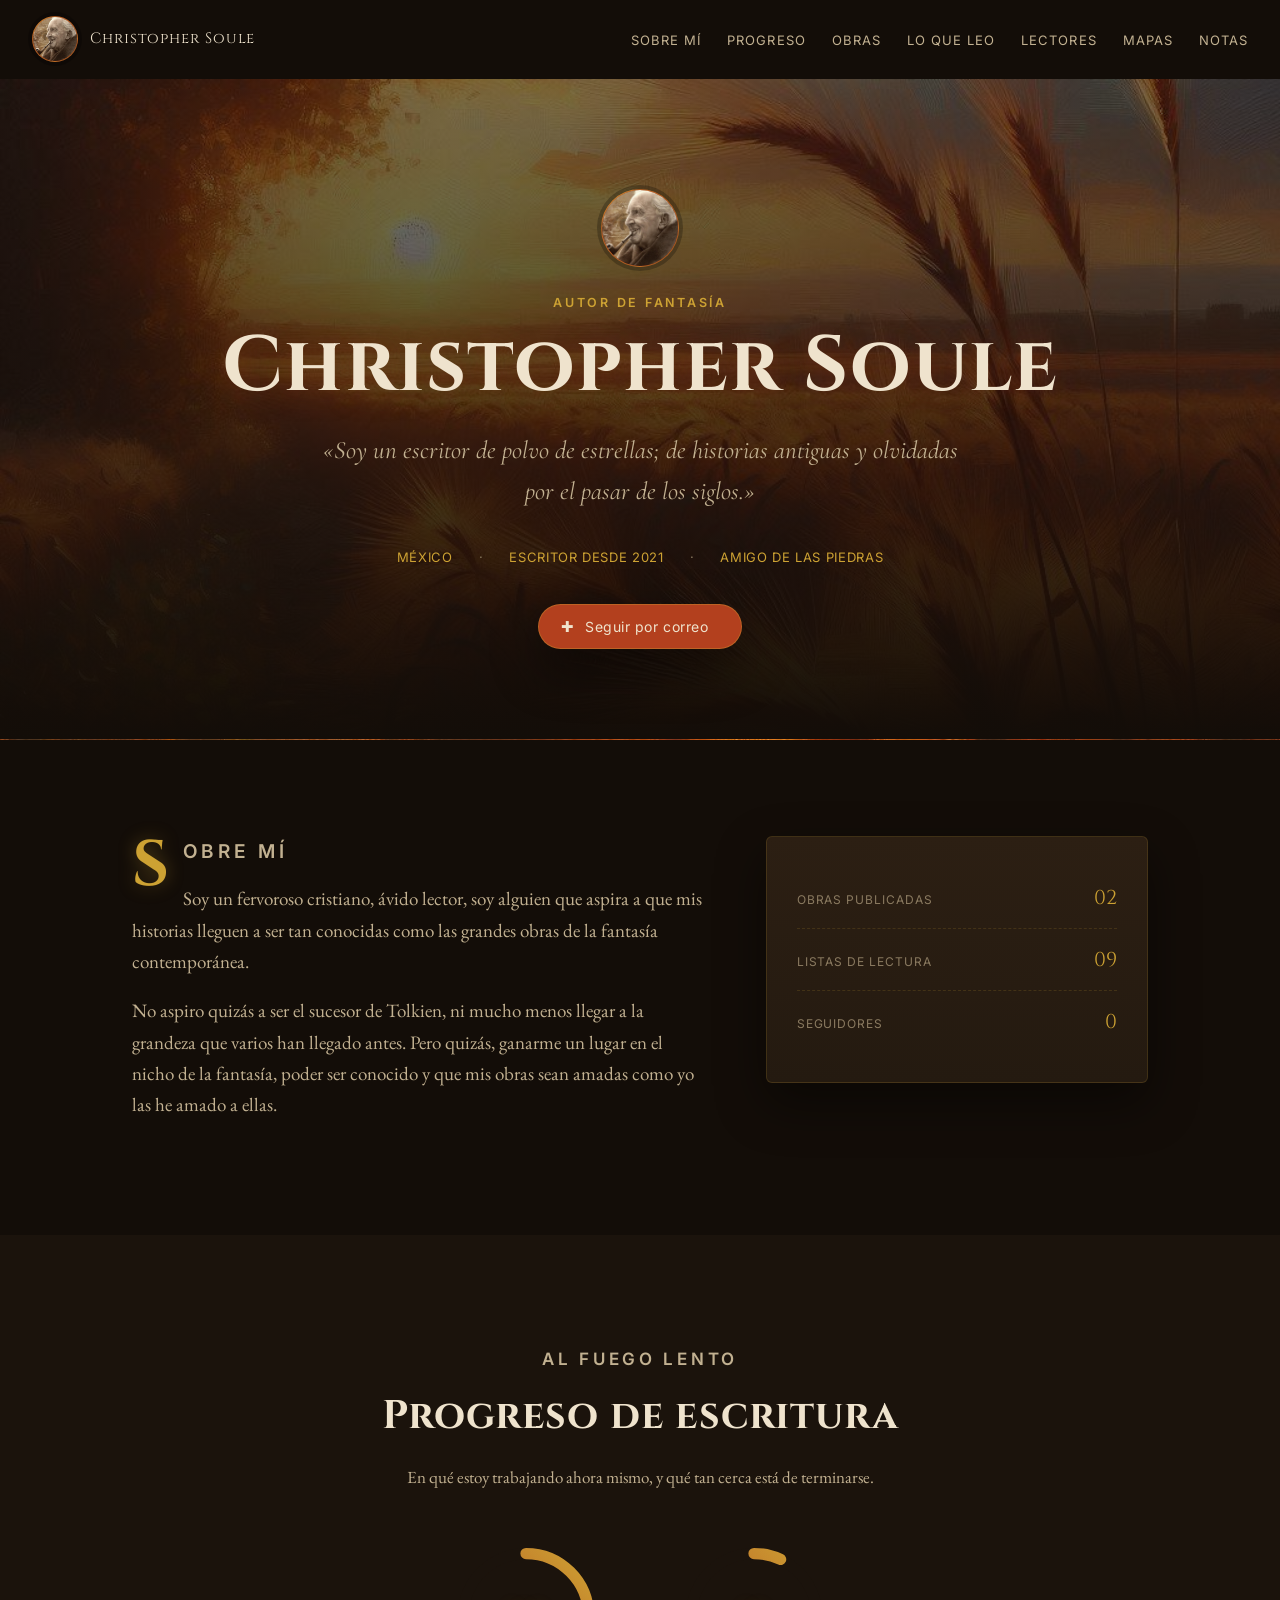
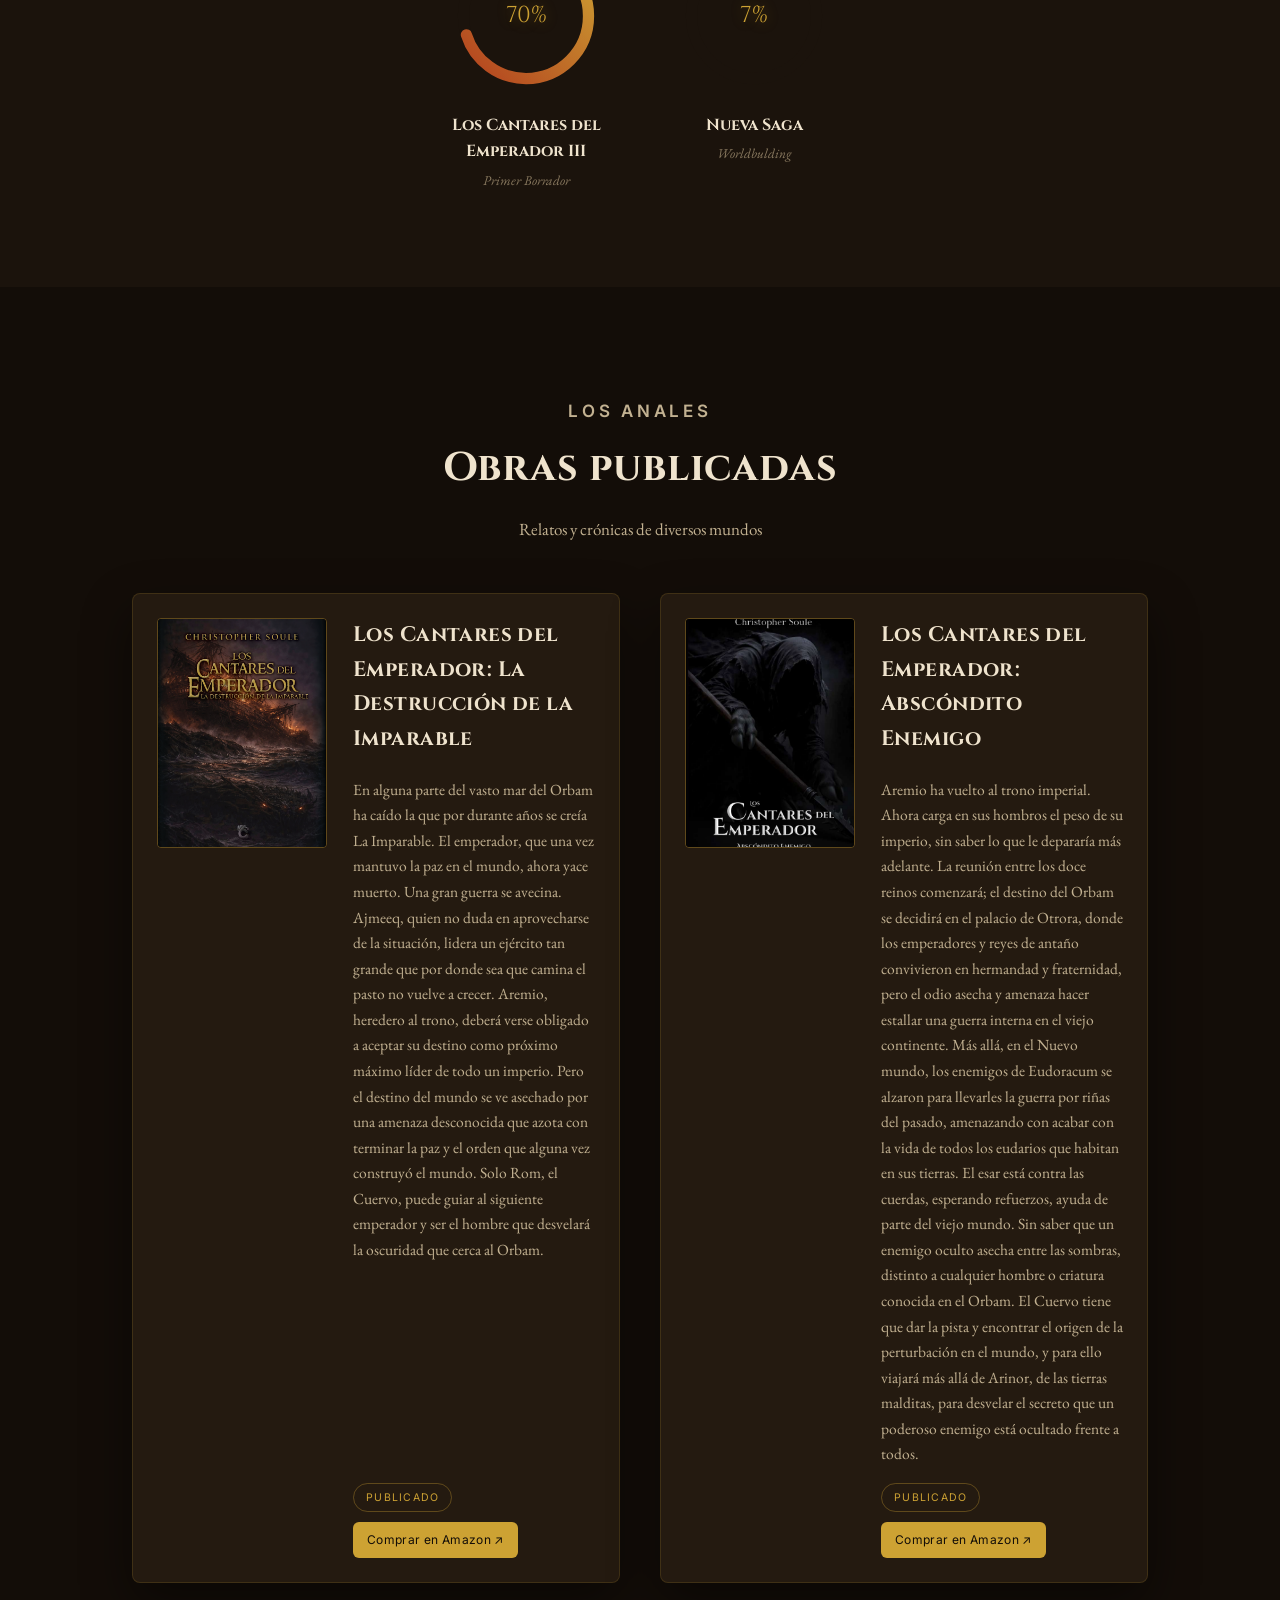
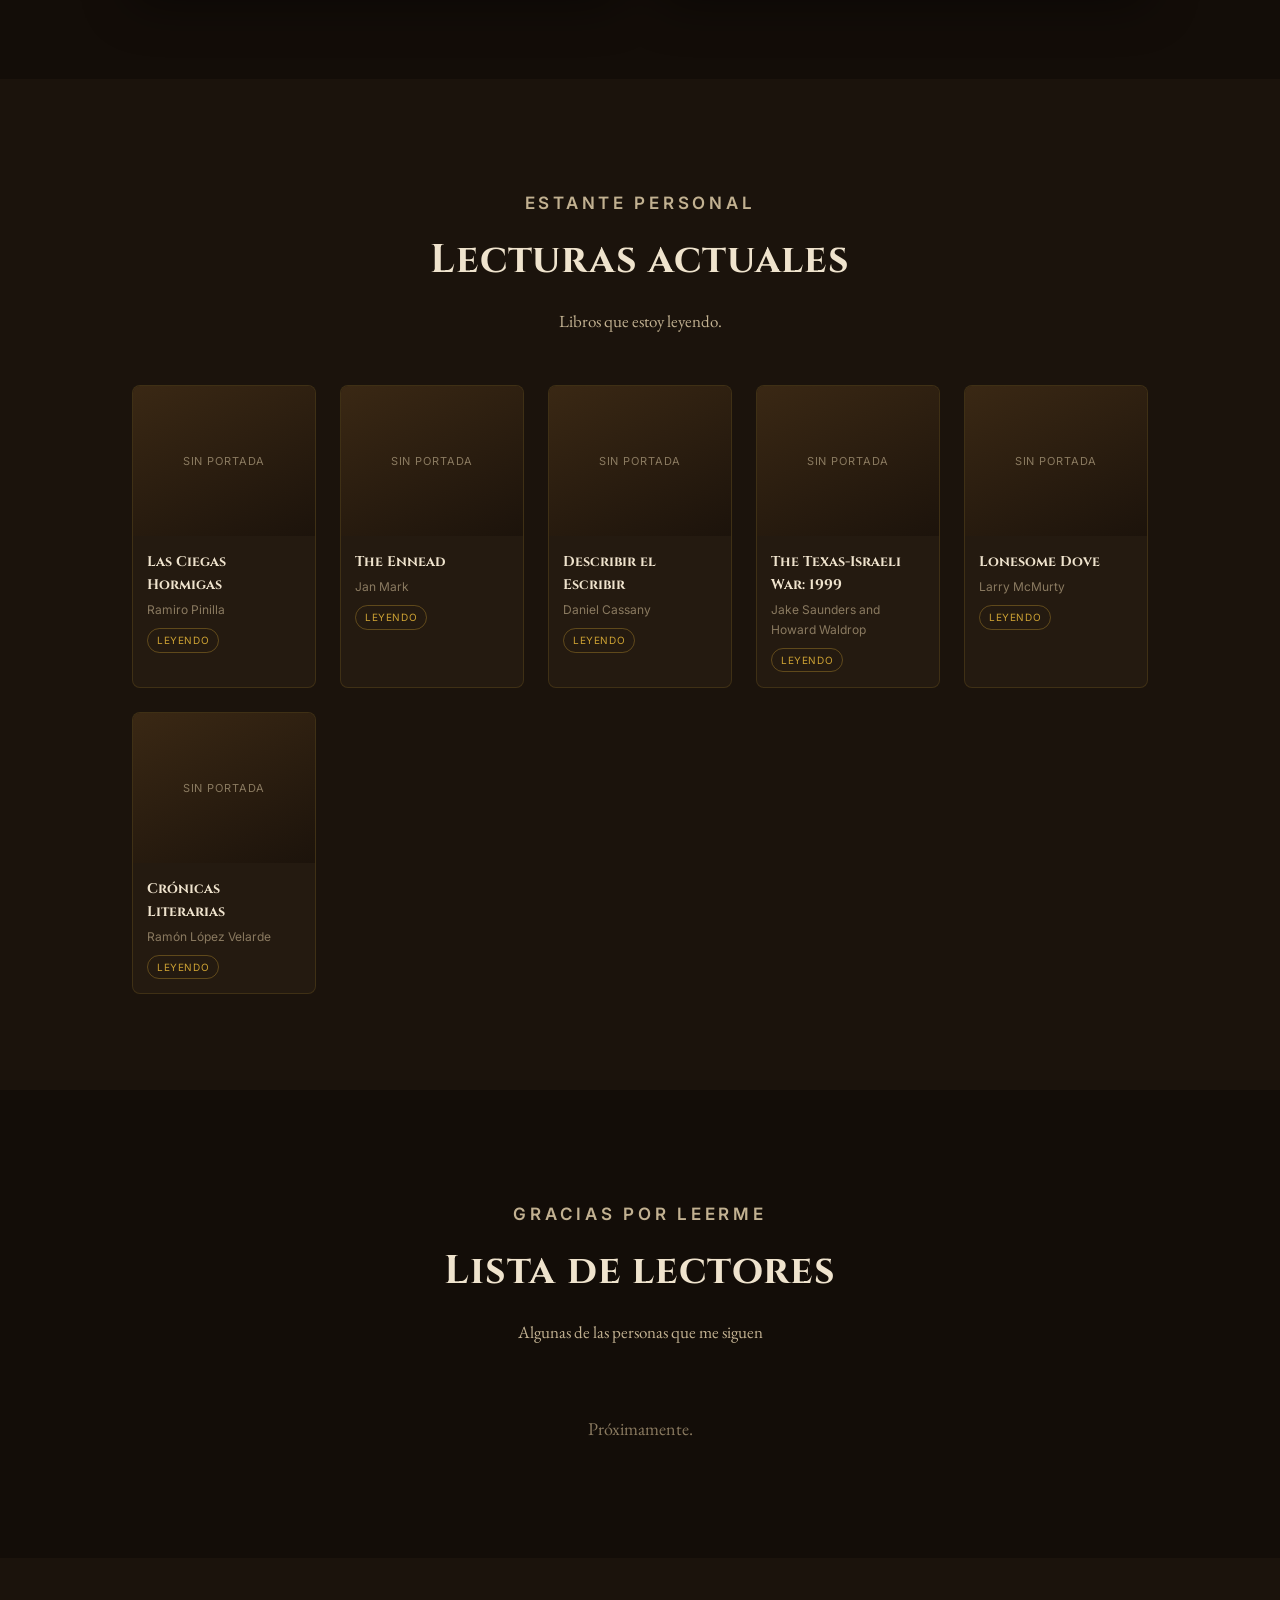
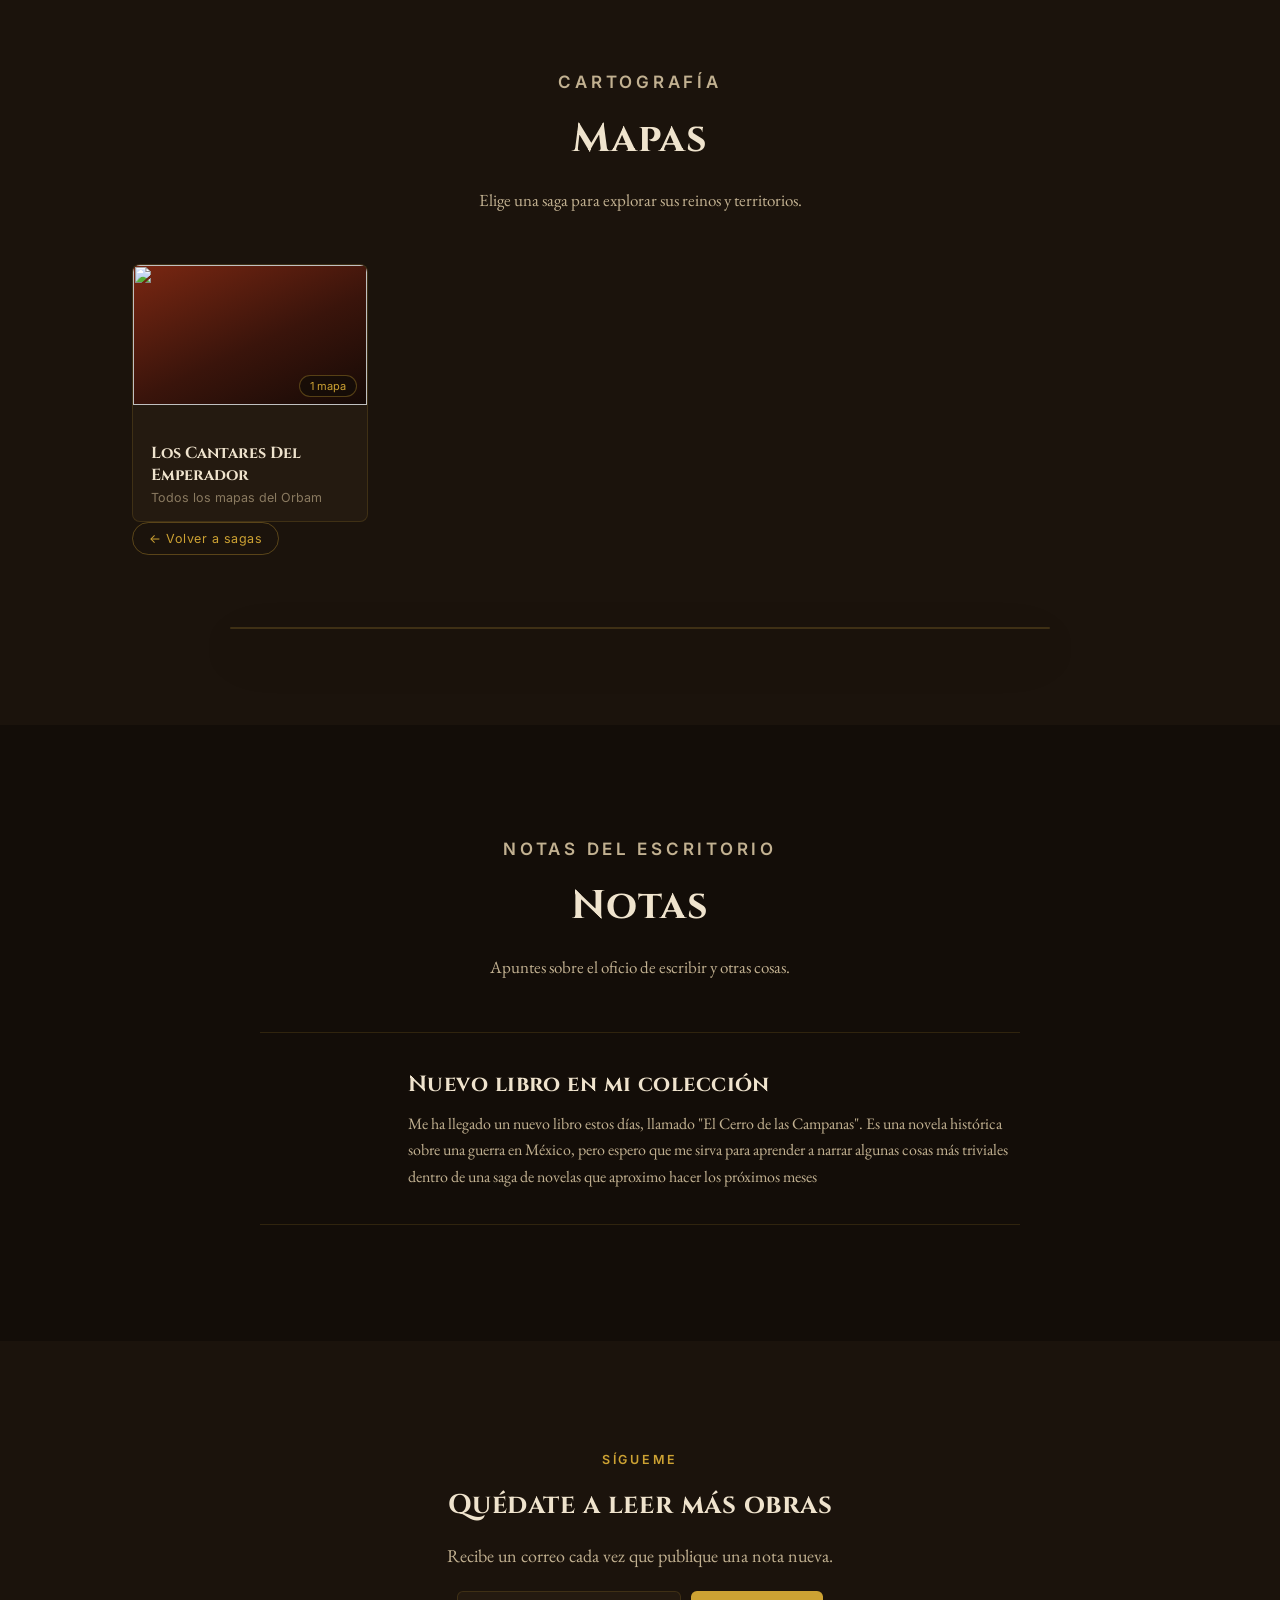
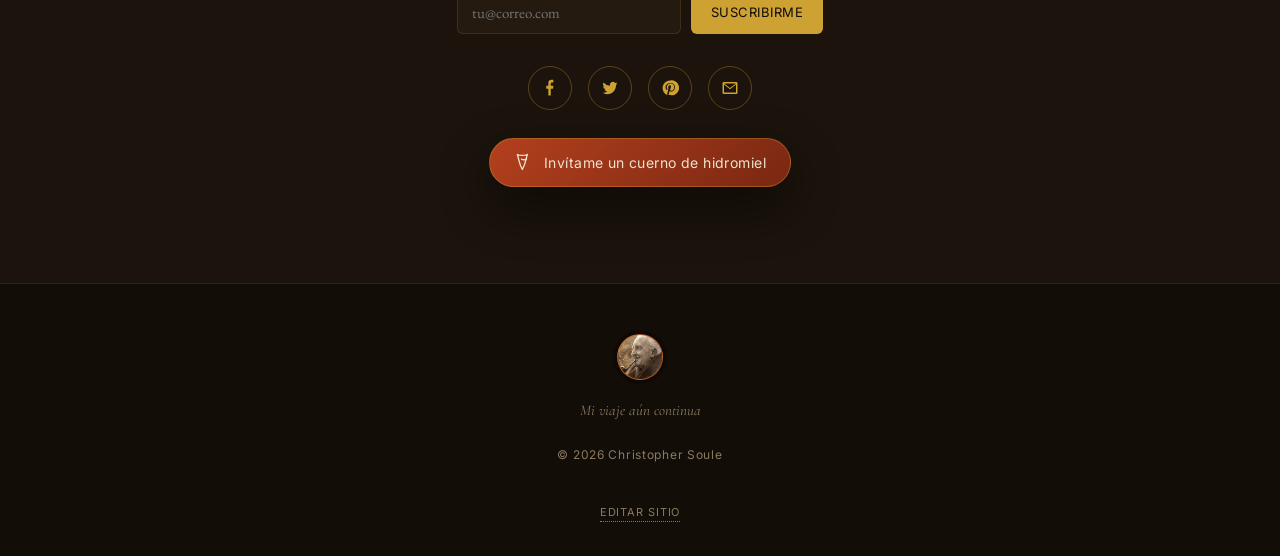
==== index.html @ be7cd7f5 "Add files via upload" ====
<!DOCTYPE html>
<html lang="es">
<head>
<meta charset="UTF-8">
<meta name="viewport" content="width=device-width, initial-scale=1.0">
<title>Christopher Soule</title>
<meta name="description" content="Sitio del escritor Christopher Soule">
<link rel="preconnect" href="https://fonts.googleapis.com">
<link rel="preconnect" href="https://fonts.gstatic.com" crossorigin>
<link href="https://fonts.googleapis.com/css2?family=Cinzel:wght@400;600;700;900&family=Cormorant+Garamond:ital,wght@0,500;1,500;1,600&family=EB+Garamond:ital,wght@0,400;0,500;1,400&family=Inter:wght@500;600&display=swap" rel="stylesheet">
<script src="https://identity.netlify.com/v1/netlify-identity-widget.js"></script>
<style>
  :root{
    --bg:        #130d08;
    --bg-1:      #1b130c;
    --bg-2:      #241a10;
    --bg-3:      #2c1f13;
    --ink:       #efe3cd;
    --ink-dim:   #c2b191;
    --muted:     #8a7a60;
    --ember:     #b3401e;
    --ember-2:   #7a2712;
    --gold:      #cda233;
    --gold-soft: rgba(205,162,51,.35);
    --line:      rgba(205,162,51,.16);
    --shadow:    0 20px 50px rgba(0,0,0,.45);
  }
  *{ box-sizing:border-box; }
  html{ scroll-behavior:smooth; }
  body{ margin:0; background:var(--bg); color:var(--ink); font-family:'EB Garamond', serif; font-size:18px; line-height:1.65; -webkit-font-smoothing:antialiased; }
  ::selection{ background:var(--ember); color:var(--ink); }
  a{ color:inherit; }
  img,svg{ display:block; max-width:100%; }
  h1,h2,h3{ font-family:'Cinzel', serif; margin:0; letter-spacing:.02em; }
  :focus-visible{ outline:2px solid var(--gold); outline-offset:3px; }

  .eyebrow{ font-family:'Inter', sans-serif; font-weight:600; font-size:12.5px; letter-spacing:.22em; text-transform:uppercase; color:var(--gold); }
  .wrap{ max-width:1080px; margin:0 auto; padding:0 32px; }

  .motes{ position:fixed; inset:0; pointer-events:none; z-index:0; overflow:hidden; }
  .mote{ position:absolute; bottom:-10px; border-radius:50%; background:radial-gradient(circle, var(--gold) 0%, rgba(205,162,51,0) 70%); opacity:0; animation:rise linear infinite; }
  @keyframes rise{ 0%{transform:translateY(0) translateX(0);opacity:0;} 8%{opacity:.55;} 92%{opacity:.25;} 100%{transform:translateY(-110vh) translateX(var(--drift,20px));opacity:0;} }
  @media (prefers-reduced-motion: reduce){ .mote{animation:none;display:none;} html{scroll-behavior:auto;} }

  .sigil{ width:46px; height:46px; border-radius:50%; flex:none; display:flex; align-items:center; justify-content:center; overflow:hidden;
    background:radial-gradient(circle at 32% 28%, #d8862f 0%, var(--ember) 45%, var(--ember-2) 100%);
    border:1px solid var(--gold-soft); box-shadow:0 0 0 4px rgba(0,0,0,.25), inset 0 0 8px rgba(0,0,0,.5); }
  .sigil span{ font-family:'Cinzel', serif; font-weight:700; font-size:14px; color:var(--ink); letter-spacing:.03em; }
  .sigil img{ width:100%; height:100%; object-fit:cover; }
  .sigil.lg{ width:78px; height:78px; } .sigil.lg span{ font-size:22px; }

  nav{ position:sticky; top:0; z-index:20; display:flex; align-items:center; justify-content:space-between; padding:16px 32px; background:rgba(19,13,8,0); border-bottom:1px solid transparent; transition:background .35s ease, border-color .35s ease; }
  nav.scrolled{ background:rgba(19,13,8,.86); backdrop-filter:blur(10px); border-bottom:1px solid var(--line); }
  .brand{ display:flex; align-items:center; gap:12px; text-decoration:none; }
  .brand-name{ font-family:'Cinzel', serif; font-size:15px; letter-spacing:.06em; color:var(--ink); }
  .navlinks{ display:flex; gap:26px; list-style:none; margin:0; padding:0; }
  .navlinks a{ font-family:'Inter', sans-serif; font-size:13px; letter-spacing:.08em; text-transform:uppercase; text-decoration:none; color:var(--ink-dim); padding-bottom:3px; border-bottom:1px solid transparent; transition:.25s; }
  .navlinks a:hover{ color:var(--gold); border-color:var(--gold-soft); }

  header.hero{ position:relative; z-index:1; padding:110px 32px 90px; text-align:center; overflow:hidden;
    background:radial-gradient(ellipse 90% 55% at 50% -10%, rgba(179,64,30,.30), transparent 60%), radial-gradient(ellipse 70% 40% at 50% 110%, rgba(122,39,18,.28), transparent 60%), var(--bg);
    border-bottom:1px solid var(--line); }
  header.hero.has-banner{ background-size:cover; background-position:center; }
  header.hero .banner-veil{ position:absolute; inset:0; z-index:0;
    background:linear-gradient(180deg, rgba(19,13,8,.55) 0%, rgba(19,13,8,.75) 55%, var(--bg) 100%); display:none; }
  header.hero.has-banner .banner-veil{ display:block; }
  header.hero > *{ position:relative; z-index:1; }
  .hero-sigil{ margin:0 auto 26px; }
  .hero h1{ font-size:clamp(40px, 7vw, 78px); font-weight:700; line-height:1.05; text-shadow:0 2px 30px rgba(179,64,30,.35); }
  .hero .tagline{ font-family:'Cormorant Garamond', serif; font-style:italic; font-size:clamp(19px, 2.4vw, 25px); color:var(--ink-dim); max-width:640px; margin:22px auto 0; }
  .hero .meta{ margin-top:34px; display:flex; flex-wrap:wrap; justify-content:center; gap:10px 26px; font-family:'Inter', sans-serif; font-size:13px; letter-spacing:.05em; color:var(--muted); text-transform:uppercase; }
  .hero .meta span{ color:var(--gold); }
  .follow-wrap{ margin-top:36px; }
  .followbtn{
    display:inline-flex; align-items:center; gap:10px;
    background:var(--ember); color:var(--ink); border:1px solid var(--gold-soft);
    border-radius:999px; padding:12px 22px; font-family:'Inter',sans-serif; font-size:14px;
    letter-spacing:.04em; box-shadow:var(--shadow); transition:.2s; cursor:pointer;
  }
  .followbtn:hover{ background:#c9481f; transform:translateY(-1px); }
  .followbtn-icon{ display:inline-block; font-size:15px; }
  .followbtn-count{ font-family:'Cinzel',serif; color:var(--ink); opacity:.85; }
  .follow-form{ display:none; gap:10px; justify-content:center; margin-top:16px; flex-wrap:wrap; }
  .follow-form.open{ display:flex; }
  .follow-form input{ background:var(--bg-2); border:1px solid var(--line); border-radius:6px; color:var(--ink);
    padding:11px 14px; font-family:'EB Garamond',serif; font-size:15px; min-width:220px; }
  .follow-form input:focus{ border-color:var(--gold-soft); outline:none; }
  .follow-form button{ background:var(--gold); color:var(--bg); border:none; border-radius:6px; padding:11px 20px;
    font-family:'Inter',sans-serif; font-size:13px; letter-spacing:.04em; text-transform:uppercase; }
  .follow-form button:hover{ background:#e0b23c; }

  section{ position:relative; z-index:1; padding:96px 0; }
  section:nth-of-type(even){ background:var(--bg-1); }
  .section-head{ margin-bottom:50px; text-align:center; }
  .section-head h2{ font-size:clamp(28px,4vw,40px); margin-top:10px; }
  .section-head p{ color:var(--ink-dim); max-width:560px; margin:14px auto 0; font-size:17px; }

  .bio-grid{ display:grid; grid-template-columns:1.5fr 1fr; gap:60px; align-items:start; }
  .bio-text p{ font-size:19px; color:var(--ink-dim); margin:0 0 18px; white-space:pre-line; }
  .bio-text p:first-of-type::first-letter{ font-family:'Cinzel', serif; font-weight:700; font-size:64px; line-height:.75; float:left; margin:6px 10px 0 0; color:var(--gold); text-shadow:0 0 18px var(--gold-soft); }
  .ledger{ background:linear-gradient(180deg, var(--bg-3), var(--bg-2)); border:1px solid var(--line); border-radius:6px; padding:30px; box-shadow:var(--shadow); }
  .ledger .row{ display:flex; justify-content:space-between; align-items:baseline; padding:14px 0; border-bottom:1px dashed var(--line); font-family:'Inter', sans-serif; }
  .ledger .row:last-child{ border-bottom:none; }
  .ledger .row .label{ font-size:12px; letter-spacing:.08em; text-transform:uppercase; color:var(--muted); }
  .ledger .row .value{ font-family:'Cinzel', serif; font-size:20px; color:var(--gold); }

  .works{ display:grid; grid-template-columns:1fr 1fr; gap:40px; }
  .tome{ display:grid; grid-template-columns:170px 1fr; gap:26px; background:var(--bg-2); border:1px solid var(--line); border-radius:8px; padding:24px; box-shadow:var(--shadow); }
  .cover{ height:230px; border-radius:4px; position:relative; overflow:hidden; border:1px solid var(--gold-soft); display:flex; align-items:flex-end; padding:14px; }
  .cover img{ position:absolute; inset:0; width:100%; height:100%; object-fit:cover; }
  .cover-fallback-0{ background:radial-gradient(circle at 15% 90%, rgba(205,162,51,.15), transparent 45%), repeating-radial-gradient(circle at 80% 15%, rgba(0,0,0,.35) 0 2px, transparent 2px 26px), linear-gradient(155deg, #7a2712 0%, #3a140b 55%, #150a06 100%); }
  .cover-fallback-1{ background:radial-gradient(circle at 50% 120%, #f0a63e 0%, #b3401e 30%, #4a1608 65%, #150906 100%); }
  .cover-title{ position:relative; z-index:1; font-family:'Cinzel', serif; font-weight:600; font-size:13px; line-height:1.4; color:var(--ink); text-shadow:0 2px 6px rgba(0,0,0,.7); }
  .tome-body{ display:flex; flex-direction:column; min-width:0; }
  .tome-body h3{ font-size:21px; margin-bottom:8px; }
  .tome-stats{ display:flex; gap:16px; font-family:'Inter', sans-serif; font-size:12.5px; color:var(--muted); margin-bottom:12px; flex-wrap:wrap; }
  .tome-body p.desc{ color:var(--ink-dim); font-size:15.5px; margin:0 0 16px; flex:1; }
  .tome-foot{ display:flex; align-items:center; justify-content:space-between; }
  .seal{ font-family:'Inter', sans-serif; font-size:10.5px; letter-spacing:.12em; text-transform:uppercase; color:var(--gold); border:1px solid var(--gold-soft); border-radius:999px; padding:5px 12px; white-space:nowrap; }
  .buylink{ font-family:'Inter',sans-serif; font-size:12px; letter-spacing:.03em; text-decoration:none; color:var(--bg);
    background:var(--gold); border-radius:6px; padding:8px 14px; white-space:nowrap; }
  .buylink:hover{ background:#e0b23c; }
  .tome-foot{ flex-wrap:wrap; gap:10px; }

  .support-btn{ display:inline-flex; align-items:center; gap:10px; margin-top:28px;
    background:linear-gradient(135deg, var(--ember), var(--ember-2)); color:var(--ink);
    border:1px solid var(--gold-soft); border-radius:999px; padding:12px 24px;
    font-family:'Inter',sans-serif; font-size:14px; letter-spacing:.03em; text-decoration:none; box-shadow:var(--shadow); transition:.2s; }
  .support-btn:hover{ transform:translateY(-1px); border-color:var(--gold); }
  .support-btn svg{ width:20px; height:20px; }

  .grid-cards{ display:grid; grid-template-columns:repeat(auto-fill, minmax(150px,1fr)); gap:24px; }

  /* progreso de escritura — anillos tipo sello, en fila horizontal */
  .progress-list{ display:flex; flex-wrap:wrap; justify-content:center; gap:40px 48px; max-width:900px; margin:0 auto; }
  .progress-item{ width:180px; text-align:center; }
  .ring-wrap{ position:relative; width:150px; height:150px; margin:0 auto 16px; }
  .ring-wrap svg{ width:100%; height:100%; }
  .ring-bg{ fill:none; stroke:var(--bg-1); stroke-width:9; }
  .ring-fill{ fill:none; stroke-width:9; stroke-linecap:round;
    transform:rotate(-90deg); transform-origin:50% 50%; transition:stroke-dashoffset 1.1s ease; }
  .ring-pct{ position:absolute; inset:0; display:flex; align-items:center; justify-content:center;
    font-family:'Cinzel',serif; font-size:23px; color:var(--gold); text-shadow:0 0 14px var(--gold-soft); }
  .progress-item h4{ font-family:'Cinzel',serif; font-size:16px; margin-bottom:4px; }
  .progress-note{ color:var(--muted); font-size:13.5px; margin:0; font-style:italic; }
  .book-card{ background:var(--bg-2); border:1px solid var(--line); border-radius:8px; overflow:hidden; }
  .book-card .thumb{ height:150px; position:relative; overflow:hidden; }
  .book-card .thumb img{ position:absolute; inset:0; width:100%; height:100%; object-fit:cover; }
  .book-card .thumb.empty{ background:linear-gradient(155deg, #3a2814, #1c130b); display:flex; align-items:center; justify-content:center; color:var(--muted); font-family:'Inter',sans-serif; font-size:11px; text-transform:uppercase; letter-spacing:.08em; }
  .book-card .info{ padding:14px; }
  .book-card h4{ font-family:'Cinzel', serif; font-size:14px; margin:0 0 4px; }
  .book-card .author{ font-family:'Inter',sans-serif; font-size:12px; color:var(--muted); }
  .status-pill{ display:inline-block; margin-top:8px; font-family:'Inter',sans-serif; font-size:10px; text-transform:uppercase; letter-spacing:.06em; padding:3px 9px; border-radius:999px; border:1px solid var(--gold-soft); color:var(--gold); }

  .readers-grid{ display:flex; flex-wrap:wrap; gap:26px; justify-content:center; }

  /* mapas interactivos, agrupados por saga */
  .saga-grid{ display:grid; grid-template-columns:repeat(auto-fill, minmax(220px,1fr)); gap:24px; }
  .saga-card{ background:var(--bg-2); border:1px solid var(--line); border-radius:8px; overflow:hidden; text-align:left;
    cursor:pointer; padding:0; width:100%; color:inherit; transition:.2s; }
  .saga-card:hover{ border-color:var(--gold-soft); transform:translateY(-2px); }
  .saga-thumb{ height:140px; position:relative; background:linear-gradient(155deg, #7a2712 0%, #3a140b 55%, #150a06 100%); overflow:hidden; }
  .saga-thumb img{ position:absolute; inset:0; width:100%; height:100%; object-fit:cover; }
  .saga-thumb .count{ position:absolute; bottom:8px; right:10px; font-family:'Inter',sans-serif; font-size:11px;
    color:var(--gold); background:rgba(19,13,8,.7); border:1px solid var(--gold-soft); border-radius:999px; padding:3px 10px; }
  .saga-card .info{ padding:16px 18px; }
  .saga-card h4{ font-family:'Cinzel',serif; font-size:16px; margin-bottom:4px; }
  .saga-card p{ font-family:'Inter',sans-serif; font-size:12.5px; color:var(--muted); margin:0; }
  .map-back{ display:inline-flex; align-items:center; gap:8px; background:transparent; border:1px solid var(--gold-soft);
    color:var(--gold); border-radius:999px; padding:8px 16px; font-family:'Inter',sans-serif; font-size:12.5px;
    letter-spacing:.04em; margin-bottom:24px; }
  .map-back:hover{ background:rgba(205,162,51,.1); }
  .saga-title-active{ text-align:center; margin-bottom:22px; }
  .saga-title-active h3{ font-family:'Cinzel',serif; font-size:22px; color:var(--gold); }

  .map-tabs{ display:flex; gap:10px; justify-content:center; flex-wrap:wrap; margin-bottom:26px; }
  .map-tab{ background:transparent; border:1px solid var(--gold-soft); color:var(--ink-dim); border-radius:999px;
    padding:8px 18px; font-family:'Inter',sans-serif; font-size:12.5px; letter-spacing:.05em; text-transform:uppercase; }
  .map-tab.active{ background:var(--gold); color:var(--bg); border-color:var(--gold); }
  .map-stage{ position:relative; max-width:820px; margin:0 auto; border:1px solid var(--line); border-radius:8px;
    overflow:hidden; box-shadow:var(--shadow); background:var(--bg-2); touch-action:none; cursor:grab; }
  .map-stage.dragging{ cursor:grabbing; }
  #mapInner{ position:relative; transform-origin:0 0; will-change:transform; }
  .map-stage img{ width:100%; display:block; pointer-events:none; user-select:none; }
  .map-zoom-controls{ position:absolute; right:12px; bottom:12px; display:flex; flex-direction:column; gap:6px; z-index:5; }
  .map-zoom-btn{ width:34px; height:34px; border-radius:6px; background:rgba(19,13,8,.78);
    border:1px solid var(--gold-soft); color:var(--gold); font-size:17px; line-height:1; cursor:pointer; font-family:'Inter',sans-serif; }
  .map-zoom-btn:hover{ background:rgba(19,13,8,.95); }
  .map-zoom-hint{ position:absolute; left:12px; bottom:12px; font-family:'Inter',sans-serif; font-size:11px;
    color:var(--muted); background:rgba(19,13,8,.6); padding:4px 10px; border-radius:999px; pointer-events:none; }
  .map-empty{ padding:80px 20px; text-align:center; color:var(--muted); font-family:'Inter',sans-serif; font-size:13px; }
  .map-pin{ position:absolute; width:18px; height:18px; margin:-9px 0 0 -9px; border-radius:50%;
    background:var(--ember); border:2px solid var(--gold); box-shadow:0 0 0 4px rgba(0,0,0,.35), 0 0 14px rgba(205,162,51,.6);
    cursor:pointer; transition:transform .15s; }
  .map-pin:hover, .map-pin.active{ transform:scale(1.25); }
  .map-pin:focus-visible{ outline:2px solid var(--gold); outline-offset:3px; }
  .map-lore{ max-width:820px; margin:22px auto 0; background:var(--bg-2); border:1px solid var(--line);
    border-radius:8px; padding:22px 26px; display:none; }
  .map-lore.open{ display:block; }
  .map-lore h4{ font-family:'Cinzel',serif; font-size:18px; margin-bottom:8px; color:var(--gold); }
  .map-lore p{ color:var(--ink-dim); margin:0; font-size:15.5px; }
  .reader{ text-align:center; width:96px; }
  .reader .av{ width:64px; height:64px; border-radius:50%; margin:0 auto 8px; overflow:hidden; background:radial-gradient(circle at 32% 28%, #8a7a60, #3a2f22); border:1px solid var(--gold-soft); display:flex; align-items:center; justify-content:center; font-family:'Cinzel',serif; color:var(--ink); }
  .reader .av img{ width:100%; height:100%; object-fit:cover; }
  .reader .name{ font-family:'Inter', sans-serif; font-size:12px; color:var(--ink-dim); }
  .reader .note{ font-family:'Cormorant Garamond', serif; font-style:italic; font-size:12.5px; color:var(--muted); margin-top:2px; }

  .entries{ display:flex; flex-direction:column; gap:0; max-width:760px; margin:0 auto; }
  .entry{ display:grid; grid-template-columns:120px 1fr; gap:28px; padding:34px 0; border-bottom:1px solid var(--line); }
  .entry:first-child{ border-top:1px solid var(--line); }
  .entry-date{ font-family:'Inter', sans-serif; font-size:12.5px; letter-spacing:.06em; color:var(--muted); text-transform:uppercase; padding-top:4px; }
  .entry h3{ font-size:22px; margin-bottom:8px; }
  .entry p{ color:var(--ink-dim); font-size:16px; margin:0; }

  .contact-box{ max-width:560px; margin:0 auto; text-align:center; }
  .subscribe-form{ display:flex; gap:10px; justify-content:center; margin-top:20px; flex-wrap:wrap; }
  .subscribe-form input{ background:var(--bg-2); border:1px solid var(--line); border-radius:6px; color:var(--ink);
    padding:11px 14px; font-family:'EB Garamond',serif; font-size:15px; min-width:220px; }
  .subscribe-form input:focus{ border-color:var(--gold-soft); outline:none; }
  .subscribe-form button{ background:var(--gold); color:var(--bg); border:none; border-radius:6px; padding:11px 20px;
    font-family:'Inter',sans-serif; font-size:13px; letter-spacing:.04em; text-transform:uppercase; }
  .subscribe-form button:hover{ background:#e0b23c; }
  .socials{ display:flex; justify-content:center; gap:16px; margin-top:32px; }
  .socials a{ width:44px; height:44px; border-radius:50%; border:1px solid var(--gold-soft); display:flex; align-items:center; justify-content:center; color:var(--gold); text-decoration:none; transition:.25s; }
  .socials a:hover{ background:var(--ember); color:var(--ink); border-color:var(--ember); }
  .socials svg{ width:18px; height:18px; }

  footer{ padding:50px 32px 32px; text-align:center; border-top:1px solid var(--line); position:relative; z-index:1; }
  footer .credo{ font-family:'Cormorant Garamond', serif; font-style:italic; color:var(--muted); font-size:15px; max-width:420px; margin:18px auto 0; }
  footer .admin-link{ display:inline-block; margin-top:26px; font-family:'Inter',sans-serif; font-size:11px; letter-spacing:.08em; text-transform:uppercase; color:var(--muted); text-decoration:none; border-bottom:1px dotted var(--muted); }
  footer .admin-link:hover{ color:var(--gold); border-color:var(--gold); }

  @media (max-width:860px){ .bio-grid, .works{ grid-template-columns:1fr; } .navlinks{ display:none; } }
  @media (max-width:560px){
    .hero{ padding:96px 22px 70px; } section{ padding:70px 0; } .wrap{ padding:0 22px; }
    .tome{ grid-template-columns:1fr; } .cover{ height:190px; } .entry{ grid-template-columns:1fr; gap:8px; }
  }
</style>
<link rel="icon" type="image/png" sizes="32x32" href="assets/favicon-32.png">
<link rel="icon" type="image/png" sizes="16x16" href="assets/favicon-16.png">
<link rel="apple-touch-icon" sizes="180x180" href="assets/favicon-180.png">

<meta property="og:type" content="website">
<meta property="og:title" content="Christopher Soule — Autor de fantasía">
<meta property="og:description" content="Los Cantares del Emperador y las crónicas del Orbam.">
<meta property="og:image" content="assets/og-image.jpg">
<meta name="twitter:card" content="summary_large_image">
<meta name="twitter:title" content="Christopher Soule — Autor de fantasía">
<meta name="twitter:description" content="Los Cantares del Emperador y las crónicas del Orbam.">
<meta name="twitter:image" content="assets/og-image.jpg">
</head>
<body>

<div class="motes" id="motes"></div>

<nav id="nav">
  <a class="brand" href="#top">
    <div class="sigil" id="navAvatar"><span>SZ</span></div>
    <span class="brand-name" id="navName">Christopher Soule</span>
  </a>
  <ul class="navlinks">
    <li><a href="#sobre-mi">Sobre mí</a></li>
    <li><a href="#progreso">Progreso</a></li>
    <li><a href="#obras">Obras</a></li>
    <li><a href="#lecturas">Lo que leo</a></li>
    <li><a href="#lectores">Lectores</a></li>
    <li><a href="#mapas">Mapas</a></li>
    <li><a href="#bitacora" id="navNotasLink">Notas</a></li>
  </ul>
</nav>

<header class="hero" id="top">
  <div class="banner-veil"></div>
  <div class="hero-sigil sigil lg" id="heroAvatar" style="margin-left:auto;margin-right:auto;"><span>SZ</span></div>
  <p class="eyebrow" id="heroEyebrow">Mundos de fantasía</p>
  <h1 id="heroName">Christopher Soule</h1>
  <p class="tagline" id="heroTagline">«Soy un escritor de polvo y anales olvidados por el pasar de los siglos.»</p>
  <div class="meta" id="heroMeta"></div>
  <div class="follow-wrap" id="followWrap">
    <button class="followbtn" id="followBtn">
      <span class="followbtn-icon">✚</span>
      <span>Seguir por correo</span>
      <span class="followbtn-count" id="followCount">…</span>
    </button>
    <form class="follow-form" id="followForm" action="https://buttondown.com/api/emails/embed-subscribe/Christopher_Soule"
      method="post" target="popupwindow" onsubmit="window.open('https://buttondown.com/Christopher_Soule','popupwindow')">
      <input type="email" name="email" placeholder="tu@correo.com" required>
      <button type="submit">Confirmar</button>
    </form>
  </div>
</header>

<section id="sobre-mi">
  <div class="wrap">
    <div class="bio-grid">
      <div class="bio-text reveal" id="bioText">
        <p class="eyebrow" style="margin-bottom:16px;">Sobre mí</p>
      </div>
      <div class="ledger reveal" id="ledger"></div>
    </div>
  </div>
</section>

<section id="progreso">
  <div class="wrap">
    <div class="section-head reveal">
      <p class="eyebrow">Al fuego lento</p>
      <h2>Progreso de escritura</h2>
      <p>En qué estoy trabajando ahora mismo, y qué tan cerca está de terminarse.</p>
    </div>
    <div class="progress-list" id="progressList"></div>
  </div>
</section>

<section id="obras">
  <div class="wrap">
    <div class="section-head reveal">
      <p class="eyebrow">Los anales</p>
      <h2 id="obrasTitle">Obras publicadas</h2>
      <p id="obrasSubtitle">Relatos y mundos.</p>
    </div>
    <div class="works" id="worksGrid"></div>
  </div>
</section>

<section id="lecturas">
  <div class="wrap">
    <div class="section-head reveal">
      <p class="eyebrow">Estante personal</p>
      <h2 id="lecturasTitle">Lecturas actuales</h2>
      <p id="lecturasSubtitle">Libros que estoy leyendo.</p>
    </div>
    <div class="grid-cards" id="readingGrid"></div>
  </div>
</section>

<section id="lectores">
  <div class="wrap">
    <div class="section-head reveal">
      <p class="eyebrow">Gracias por leerme</p>
      <h2 id="lectoresTitle">Lista de lectores</h2>
      <p id="lectoresSubtitle"></p>
    </div>
    <div class="readers-grid" id="readersGrid"></div>
  </div>
</section>

<section id="mapas">
  <div class="wrap">
    <div class="section-head reveal">
      <p class="eyebrow">Cartografía</p>
      <h2>Mapas</h2>
      <p id="mapasIntro">Elige una saga para explorar sus reinos y territorios.</p>
    </div>

    <div id="sagaGrid" class="saga-grid"></div>

    <div id="mapViewer" class="hidden-block">
      <button class="map-back" id="mapBackBtn">← Volver a sagas</button>
      <div class="saga-title-active"><h3 id="sagaActiveTitle"></h3></div>
      <div class="map-tabs" id="mapTabs"></div>
      <div class="map-stage" id="mapStage"></div>
      <div class="map-lore" id="mapLore"></div>
    </div>
  </div>
</section>

<section id="bitacora">
  <div class="wrap">
    <div class="section-head reveal">
      <p class="eyebrow">Notas del escritorio</p>
      <h2 id="notasTitle">Notas</h2>
      <p id="notasSubtitle">Apuntes sobre las cosas nuevas que adquiero.</p>
    </div>
    <div class="entries" id="entriesList"></div>

    <!-- Comentarios y reacciones (Giscus, usa las Discussions de tu repo de GitHub).
         Reemplaza data-repo, data-repo-id, data-category y data-category-id con los
         valores que te da https://giscus.app al conectar tu propio repositorio. -->
    <div class="giscus-wrap wrap" style="max-width:760px; margin-top:20px;">
      <script src="https://giscus.app/client.js"
        data-repo="Dithfake/Mi-Blog"
        data-repo-id="R_kgDOT8sSRg"
        data-category="Announcements"
        data-category-id="DIC_kwDOT8sSRs4DDrfj"
        data-mapping="pathname"
        data-strict="0"
        data-reactions-enabled="1"
        data-emit-metadata="0"
        data-input-position="bottom"
        data-theme="preferred_color_scheme"
        data-lang="es"
        crossorigin="anonymous"
        async>
      </script>
    </div>
  </div>
</section>

<section id="contacto">
  <div class="wrap">
    <div class="contact-box reveal">
      <p class="eyebrow">Sígueme</p>
      <h2 style="margin-top:10px;">Quédate a leer más obras</h2>
      <p style="color:var(--ink-dim); margin-top:14px;">Recibe un correo cada vez que publique una nota nueva.</p>

      <!-- Reemplaza Christopher_Soule por tu nombre de usuario de Buttondown una vez que crees tu cuenta -->
      <form action="https://buttondown.com/api/emails/embed-subscribe/Christopher_Soule" method="post"
        target="popupwindow" onsubmit="window.open('https://buttondown.com/Christopher_Soule','popupwindow')"
        class="subscribe-form">
        <input type="email" name="email" placeholder="tu@correo.com" required>
        <button type="submit">Suscribirme</button>
      </form>

      <div class="socials">
        <a href="#" aria-label="Facebook"><svg viewBox="0 0 24 24" fill="currentColor"><path d="M13 22v-9h3l.5-4H13V6.5c0-1.16.32-1.95 2-1.95H16.5V1.14C16.2 1.1 15.2 1 14 1c-2.5 0-4.2 1.53-4.2 4.33V9H7v4h2.8v9H13z"/></svg></a>
        <a href="#" aria-label="Twitter"><svg viewBox="0 0 24 24" fill="currentColor"><path d="M22 5.9c-.7.3-1.5.5-2.3.6.8-.5 1.4-1.3 1.7-2.3-.8.5-1.7.8-2.6 1a4.1 4.1 0 0 0-7 3.7A11.6 11.6 0 0 1 3.4 4.6a4.1 4.1 0 0 0 1.3 5.5c-.6 0-1.3-.2-1.8-.5v.1c0 2 1.4 3.6 3.3 4a4.1 4.1 0 0 1-1.8.1 4.1 4.1 0 0 0 3.8 2.9A8.3 8.3 0 0 1 2 18.4a11.6 11.6 0 0 0 6.3 1.8c7.5 0 11.7-6.3 11.7-11.7v-.5c.8-.6 1.5-1.3 2-2.1z"/></svg></a>
        <a href="#" aria-label="Pinterest"><svg viewBox="0 0 24 24" fill="currentColor"><path d="M12 2a10 10 0 0 0-3.6 19.3c0-.8 0-1.7.2-2.5l1.4-6s-.3-.7-.3-1.7c0-1.6.9-2.8 2.1-2.8 1 0 1.5.7 1.5 1.6 0 1-.6 2.5-1 3.9-.2 1.1.6 2 1.7 2 2 0 3.5-2.1 3.5-5.2 0-2.7-2-4.6-4.7-4.6-3.2 0-5.1 2.4-5.1 4.9 0 1 .3 1.6.8 2.2.1.1.1.2.1.3l-.3 1.1c0 .2-.2.3-.4.2-1.2-.5-1.8-2-1.8-3.6 0-2.6 2.2-5.8 6.6-5.8 3.5 0 5.9 2.5 5.9 5.3 0 3.6-2 6.3-4.9 6.3-1 0-1.9-.5-2.2-1.1l-.6 2.4c-.2.9-.7 1.9-1.1 2.6A10 10 0 1 0 12 2z"/></svg></a>
        <a href="#" aria-label="Correo"><svg viewBox="0 0 24 24" fill="currentColor"><path d="M2 5.5A1.5 1.5 0 0 1 3.5 4h17A1.5 1.5 0 0 1 22 5.5v13a1.5 1.5 0 0 1-1.5 1.5h-17A1.5 1.5 0 0 1 2 18.5v-13zm2.2.5 7.8 6 7.8-6H4.2zM20 7.4l-7.5 5.8a1 1 0 0 1-1 0L4 7.4V18h16V7.4z"/></svg></a>
      </div>

      <!-- Reemplaza el href por tu link real de Ko-fi o Buy Me a Coffee -->
      <a class="support-btn" href="https://ko-fi.com/TU-USUARIO" target="_blank" rel="noopener">
        <svg viewBox="0 0 24 24" fill="none" stroke="currentColor" stroke-width="1.6" stroke-linecap="round" stroke-linejoin="round">
          <path d="M4 3c2 6 2 11 6 18 4-7 4-12 6-18-3 1.5-9 1.5-12 0z"/>
          <path d="M9 8.5c1.8.9 4.2.9 6 0"/>
        </svg>
        <span>Invítame un cuerno de hidromiel</span>
      </a>
    </div>
  </div>
</section>

<footer>
  <div class="sigil" id="footAvatar" style="margin:0 auto;"><span>SZ</span></div>
  <p class="credo" id="footCredo">Mi viaje aún continua.</p>
  <p style="font-family:'Inter',sans-serif; font-size:12px; letter-spacing:.06em; color:var(--muted); margin-top:22px;">© 2026 Christopher Soule</p>
  <a class="admin-link" href="/admin/">Editar sitio</a>
</footer>

<script>
const DEFAULT_STATE = {
  profile:{ name:"Christopher Soule", eyebrow:"Crónicas de Mundos Olvidados",
    tagline:"«Soy un escritor de polvo y mundos muertos»",
    location:"México", since:"2021", extra:"Fervoroso cristiano · Amigo de las piedras", avatar:"" },
  bio:["Soy un fervoroso cristiano, aspirante a llegar a ganarme algún día un nicho en la escritura de fantasía y que, quizás, algún día las personas puedan amar mis obras como yo las amo"],
  stats:{ obras:"02", listas:"01", seguidores:"0" },
  works:[], reading:[], readers:[], blog:[],
  credo:"Mi viaje aún continúa."
};
let state = DEFAULT_STATE;

function initials(name){
  return (name||"").trim().split(/\s+/).map(w=>w[0]).slice(0,2).join("").toUpperCase() || "SZ";
}
function escapeHtml(s){
  return (s||"").replace(/[&<>"']/g, c => ({'&':'&amp;','<':'&lt;','>':'&gt;','"':'&quot;',"'":'&#39;'}[c]));
}
function escapeAttr(s){
  const v = (s||"").trim();
  if (!/^https?:\/\//i.test(v)) return '#';
  return v.replace(/"/g, '&quot;');
}
function slugify(s){
  return (s||"").toLowerCase().normalize('NFD').replace(/[\u0300-\u036f]/g,'')
    .replace(/[^a-z0-9]+/g,'-').replace(/(^-|-$)/g,'');
}
const MESES = ['ene','feb','mar','abr','may','jun','jul','ago','sep','oct','nov','dic'];
function formatDate(iso){
  if(!iso) return '';
  const d = new Date(iso);
  if(isNaN(d)) return iso;
  return `${d.getUTCDate()} ${MESES[d.getUTCMonth()]} ${d.getUTCFullYear()}`;
}

function render(){
  const p = state.profile;
  document.getElementById('navName').textContent = p.name;
  document.getElementById('heroName').textContent = p.name;
  document.getElementById('heroEyebrow').textContent = p.eyebrow;
  document.getElementById('heroTagline').textContent = p.tagline;
  document.getElementById('footCredo').textContent = state.credo;

  const metaBits = [p.location, p.since ? ("Escritor desde " + p.since) : "", p.extra].filter(Boolean);
  document.getElementById('heroMeta').innerHTML = metaBits.map(b=>`<span>${escapeHtml(b)}</span>`).join(' · ');

  ['navAvatar','heroAvatar','footAvatar'].forEach(id=>{
    const el = document.getElementById(id);
    el.innerHTML = p.avatar ? `<img src="${p.avatar}" alt="">` : `<span>${initials(p.name)}</span>`;
  });

  const heroEl = document.getElementById('top');
  if (p.banner) {
    heroEl.classList.add('has-banner');
    heroEl.style.backgroundImage = `url("${p.banner}")`;
  } else {
    heroEl.classList.remove('has-banner');
    heroEl.style.backgroundImage = '';
  }

  const s = state.sections || {};
  document.getElementById('obrasTitle').textContent = s.obrasTitle || 'Obras publicadas';
  document.getElementById('obrasSubtitle').textContent = s.obrasSubtitle || '';
  document.getElementById('lecturasTitle').textContent = s.lecturasTitle || 'Lecturas actuales';
  document.getElementById('lecturasSubtitle').textContent = s.lecturasSubtitle || '';
  document.getElementById('lectoresTitle').textContent = s.lectoresTitle || 'Lista de lectores';
  document.getElementById('lectoresSubtitle').textContent = s.lectoresSubtitle || '';
  document.getElementById('notasTitle').textContent = s.notasTitle || 'Notas';
  document.getElementById('notasSubtitle').textContent = s.notasSubtitle || '';
  document.getElementById('navNotasLink').textContent = s.notasTitle || 'Notas';

  document.getElementById('bioText').innerHTML = '<p class="eyebrow" style="margin-bottom:16px;">Sobre mí</p>' +
    (state.bio||[]).map(par => `<p>${escapeHtml(par)}</p>`).join('');

  document.getElementById('ledger').innerHTML = `
    <div class="row"><span class="label">Obras publicadas</span><span class="value">${escapeHtml(state.stats.obras)}</span></div>
    <div class="row"><span class="label">Listas de lectura</span><span class="value">${escapeHtml(state.stats.listas)}</span></div>
    <div class="row"><span class="label">Seguidores</span><span class="value">${escapeHtml(state.stats.seguidores)}</span></div>`;

  document.getElementById('worksGrid').innerHTML = (state.works||[]).map((w,i)=>`
    <article class="tome reveal in" id="obra-${slugify(w.title)}">
      <div class="cover ${w.cover ? '' : 'cover-fallback-'+(i%2)}">
        ${w.cover ? `<img src="${w.cover}" alt="">` : `<p class="cover-title">${escapeHtml(w.title)}</p>`}
      </div>
      <div class="tome-body">
        <h3>${escapeHtml(w.title)}</h3>
        <div class="tome-stats"><span>${escapeHtml(w.stats)}</span></div>
        <p class="desc">${escapeHtml(w.desc)}</p>
        <div class="tome-foot">
          <span class="seal">${escapeHtml(w.status||'Publicado')}</span>
          ${w.buyLink ? `<a class="buylink" href="${escapeAttr(w.buyLink)}" target="_blank" rel="noopener">Comprar en Amazon ↗</a>` : ''}
        </div>
      </div>
    </article>`).join('');

  document.getElementById('readingGrid').innerHTML = (state.reading||[])
    .filter(b => (b.status||'').toLowerCase() !== 'leído' && (b.status||'').toLowerCase() !== 'leido')
    .map(b=>`
    <div class="book-card reveal in">
      <div class="thumb ${b.cover ? '' : 'empty'}">${b.cover ? `<img src="${b.cover}" alt="">` : 'Sin portada'}</div>
      <div class="info">
        <h4>${escapeHtml(b.title)}</h4>
        <div class="author">${escapeHtml(b.author)}</div>
        <span class="status-pill">${escapeHtml(b.status||'Pendiente')}</span>
      </div>
    </div>`).join('') || '<p style="text-align:center;color:var(--muted);grid-column:1/-1;">Próximamente.</p>';

  document.getElementById('readersGrid').innerHTML = (state.readers||[]).map(r=>`
    <div class="reader reveal in">
      <div class="av">${r.avatar ? `<img src="${r.avatar}" alt="">` : `<span>${initials(r.name)}</span>`}</div>
      <div class="name">${escapeHtml(r.name)}</div>
      ${r.note ? `<div class="note">${escapeHtml(r.note)}</div>` : ''}
    </div>`).join('') || '<p style="text-align:center;color:var(--muted);">Próximamente.</p>';

  document.getElementById('entriesList').innerHTML = (state.blog||[]).map(e=>`
    <article class="entry reveal in" id="nota-${slugify(e.title)}">
      <div class="entry-date">${escapeHtml(formatDate(e.date))}</div>
      <div><h3>${escapeHtml(e.title)}</h3><p>${escapeHtml(e.excerpt)}</p></div>
    </article>`).join('');

  document.getElementById('progressList').innerHTML = (state.progress||[]).map((p,i)=>{
    const pct = Math.max(0, Math.min(100, Number(p.percent)||0));
    const r = 50, c = 2 * Math.PI * r;
    const offset = c * (1 - pct/100);
    return `
    <div class="progress-item reveal in">
      <div class="ring-wrap">
        <svg viewBox="0 0 120 120">
          <defs>
            <linearGradient id="pg-${i}" x1="0%" y1="0%" x2="100%" y2="100%">
              <stop offset="0%" stop-color="var(--ember)"/>
              <stop offset="100%" stop-color="var(--gold)"/>
            </linearGradient>
          </defs>
          <circle class="ring-bg" cx="60" cy="60" r="${r}"></circle>
          <circle class="ring-fill" cx="60" cy="60" r="${r}" stroke="url(#pg-${i})"
            stroke-dasharray="${c}" stroke-dashoffset="${offset}"></circle>
        </svg>
        <div class="ring-pct">${pct}%</div>
      </div>
      <h4>${escapeHtml(p.title)}</h4>
      ${p.note ? `<p class="progress-note">${escapeHtml(p.note)}</p>` : ''}
    </div>`;
  }).join('') || '<p style="text-align:center;color:var(--muted);">Nada en progreso por ahora.</p>';

  renderMaps();
}

/* ---------------- mapas agrupados por saga ---------------- */
let activeSagaIndex = null;
let activeMapIndex = 0;
let activePinIndex = null;

function getSagas(){
  // Compatibilidad: si todavía tienes el formato viejo (state.maps plano),
  // se agrupa solo en una saga para que no pierdas nada de lo ya cargado.
  if (state.sagas && state.sagas.length) return state.sagas;
  if (state.maps && state.maps.length) return [{ title: 'Mapas', maps: state.maps }];
  return [];
}

function renderMaps(){
  const sagas = getSagas();
  const grid = document.getElementById('sagaGrid');
  const viewer = document.getElementById('mapViewer');

  if (activeSagaIndex === null) {
    viewer.classList.add('hidden-block');
    grid.classList.remove('hidden-block');
    document.getElementById('mapasIntro').textContent = sagas.length
      ? 'Elige una saga para explorar sus reinos y territorios.'
      : 'Todavía no hay sagas con mapas publicadas.';

    grid.innerHTML = sagas.map((saga,i)=>{
      const thumbImg = (saga.maps && saga.maps[0] && saga.maps[0].image) || '';
      const count = (saga.maps || []).length;
      return `
      <button class="saga-card reveal in" data-saga="${i}">
        <div class="saga-thumb">
          ${thumbImg ? `<img src="${thumbImg}" alt="">` : ''}
          <span class="count">${count} mapa${count===1?'':'s'}</span>
        </div>
        <div class="info">
          <h4>${escapeHtml(saga.title)}</h4>
          ${saga.desc ? `<p>${escapeHtml(saga.desc)}</p>` : ''}
        </div>
      </button>`;
    }).join('');

    grid.querySelectorAll('.saga-card').forEach(btn=>{
      btn.onclick = () => {
        activeSagaIndex = Number(btn.dataset.saga);
        activeMapIndex = 0; activePinIndex = null; resetMapZoom();
        renderMaps();
        document.getElementById('mapViewer').scrollIntoView({ behavior:'smooth', block:'start' });
      };
    });
    return;
  }

  // vista de una saga en particular
  grid.classList.add('hidden-block');
  viewer.classList.remove('hidden-block');
  const saga = sagas[activeSagaIndex];
  document.getElementById('sagaActiveTitle').textContent = saga.title;
  document.getElementById('mapBackBtn').onclick = () => { activeSagaIndex = null; renderMaps(); };

  const maps = saga.maps || [];
  const tabs = document.getElementById('mapTabs');
  const stage = document.getElementById('mapStage');
  const lore = document.getElementById('mapLore');

  if (maps.length === 0) {
    tabs.innerHTML = '';
    stage.innerHTML = '<div class="map-empty">Esta saga todavía no tiene mapas.</div>';
    lore.classList.remove('open');
    return;
  }
  if (activeMapIndex >= maps.length) activeMapIndex = 0;
  const map = maps[activeMapIndex];

  tabs.innerHTML = maps.length > 1 ? maps.map((m,i)=>
    `<button class="map-tab ${i===activeMapIndex?'active':''}" data-map="${i}">${escapeHtml(m.title)}</button>`
  ).join('') : '';

  const pins = map.pins || [];
  stage.innerHTML = map.image
    ? `<div id="mapInner"><img src="${map.image}" alt="${escapeHtml(map.title)}">` +
      pins.map((pin,i)=>
        `<button class="map-pin ${i===activePinIndex?'active':''}" data-pin="${i}"
          style="left:${pin.x}%; top:${pin.y}%;" aria-label="${escapeHtml(pin.title)}"></button>`
      ).join('') + `</div>
      <div class="map-zoom-controls">
        <button class="map-zoom-btn" id="zoomIn" aria-label="Acercar">+</button>
        <button class="map-zoom-btn" id="zoomOut" aria-label="Alejar">−</button>
        <button class="map-zoom-btn" id="zoomReset" aria-label="Restablecer" style="font-size:12px;">⤾</button>
      </div>
      <div class="map-zoom-hint">Arrastra y usa la rueda para acercar</div>`
    : '<div class="map-empty">Este mapa todavía no tiene una imagen subida.</div>';

  if (activePinIndex !== null && pins[activePinIndex]) {
    const pin = pins[activePinIndex];
    lore.innerHTML = `<h4>${escapeHtml(pin.title)}</h4><p>${escapeHtml(pin.desc)}</p>`;
    lore.classList.add('open');
  } else {
    lore.classList.remove('open');
  }

  tabs.querySelectorAll('.map-tab').forEach(btn=>{
    btn.onclick = () => { activeMapIndex = Number(btn.dataset.map); activePinIndex = null; resetMapZoom(); renderMaps(); };
  });
  stage.querySelectorAll('.map-pin').forEach(btn=>{
    btn.onclick = () => { activePinIndex = Number(btn.dataset.pin); renderMaps(); };
  });

  if (map.image) setupMapZoomPan(stage);
}

/* ---------------- zoom y arrastre del mapa ---------------- */
let mapZoom = { scale: 1, tx: 0, ty: 0 };

function resetMapZoom(){ mapZoom = { scale: 1, tx: 0, ty: 0 }; }

function clampZoom(stage){
  const w = stage.clientWidth, h = stage.clientHeight;
  const sw = w * mapZoom.scale, sh = h * mapZoom.scale;
  const minTx = Math.min(0, w - sw), minTy = Math.min(0, h - sh);
  mapZoom.tx = Math.max(minTx, Math.min(0, mapZoom.tx));
  mapZoom.ty = Math.max(minTy, Math.min(0, mapZoom.ty));
}

function applyMapTransform(stage){
  const inner = stage.querySelector('#mapInner');
  if (!inner) return;
  inner.style.transform = `translate(${mapZoom.tx}px, ${mapZoom.ty}px) scale(${mapZoom.scale})`;
  stage.classList.toggle('dragging', false);
}

function zoomAt(stage, factor, clientX, clientY){
  const rect = stage.getBoundingClientRect();
  const px = clientX - rect.left, py = clientY - rect.top;
  const oldScale = mapZoom.scale;
  const newScale = Math.max(1, Math.min(4, oldScale * factor));
  if (newScale === oldScale) return;
  const contentX = (px - mapZoom.tx) / oldScale;
  const contentY = (py - mapZoom.ty) / oldScale;
  mapZoom.scale = newScale;
  mapZoom.tx = px - contentX * newScale;
  mapZoom.ty = py - contentY * newScale;
  clampZoom(stage);
  applyMapTransform(stage);
}

function setupMapZoomPan(stage){
  applyMapTransform(stage);

  stage.onwheel = (e) => {
    e.preventDefault();
    zoomAt(stage, e.deltaY < 0 ? 1.2 : 1/1.2, e.clientX, e.clientY);
  };

  let dragging = false, moved = false, startX = 0, startY = 0, startTx = 0, startTy = 0;

  stage.onpointerdown = (e) => {
    if (e.target.closest('.map-pin') || e.target.closest('.map-zoom-btn')) return;
    dragging = true; moved = false;
    startX = e.clientX; startY = e.clientY;
    startTx = mapZoom.tx; startTy = mapZoom.ty;
    stage.setPointerCapture(e.pointerId);
    stage.classList.add('dragging');
  };
  stage.onpointermove = (e) => {
    if (!dragging) return;
    const dx = e.clientX - startX, dy = e.clientY - startY;
    if (Math.abs(dx) > 4 || Math.abs(dy) > 4) moved = true;
    mapZoom.tx = startTx + dx;
    mapZoom.ty = startTy + dy;
    clampZoom(stage);
    applyMapTransform(stage);
  };
  const endDrag = () => { dragging = false; stage.classList.remove('dragging'); };
  stage.onpointerup = endDrag;
  stage.onpointercancel = endDrag;
  stage.onpointerleave = endDrag;

  stage.ondblclick = (e) => zoomAt(stage, 1.6, e.clientX, e.clientY);

  const btnIn = stage.querySelector('#zoomIn');
  const btnOut = stage.querySelector('#zoomOut');
  const btnReset = stage.querySelector('#zoomReset');
  if (btnIn) btnIn.onclick = () => { const r = stage.getBoundingClientRect(); zoomAt(stage, 1.3, r.left + r.width/2, r.top + r.height/2); };
  if (btnOut) btnOut.onclick = () => { const r = stage.getBoundingClientRect(); zoomAt(stage, 1/1.3, r.left + r.width/2, r.top + r.height/2); };
  if (btnReset) btnReset.onclick = () => { resetMapZoom(); applyMapTransform(stage); };
}


// Carga el contenido publicado (editado desde /admin). Si el fetch falla
// (por ejemplo al abrir el archivo localmente sin servidor), se usa un
// contenido de respaldo para que la página nunca se vea vacía.
fetch('content/site.json', { cache: 'no-store' })
  .then(r => r.json())
  .then(data => { state = data; render(); })
  .catch(() => render());

const container = document.getElementById('motes');
const prefersReduced = window.matchMedia('(prefers-reduced-motion: reduce)').matches;
if(!prefersReduced){
  for(let i=0;i<22;i++){
    const m = document.createElement('div'); m.className='mote';
    const size = 2 + Math.random()*3;
    m.style.width = size+'px'; m.style.height = size+'px';
    m.style.left = Math.random()*100+'vw';
    m.style.setProperty('--drift', (Math.random()*60-30)+'px');
    m.style.animationDuration = (10+Math.random()*14)+'s';
    m.style.animationDelay = (Math.random()*14)+'s';
    container.appendChild(m);
  }
}
const nav = document.getElementById('nav');
window.addEventListener('scroll', ()=> nav.classList.toggle('scrolled', window.scrollY>40), {passive:true});

/* Hace visibles (con un fundido suave) los bloques marcados con la clase
   "reveal" — bio, ficha de estadísticas y encabezados de cada sección.
   Sin este observador, esos bloques se quedan con opacidad 0 para siempre. */
const revealObserver = new IntersectionObserver((entries) => {
  entries.forEach(entry => {
    if (entry.isIntersecting) {
      entry.target.classList.add('in');
      revealObserver.unobserve(entry.target);
    }
  });
}, { threshold: 0.1 });
document.querySelectorAll('.reveal').forEach(el => revealObserver.observe(el));

/* ---------------- "Seguir por correo" ----------------
   El conteo mostrado es el número REAL de suscriptores de Buttondown,
   obtenido de forma segura a través de una función de Netlify (tu
   clave de API nunca queda expuesta en este archivo). Ver netlify/functions/subscriber-count.js */
const followBtn = document.getElementById('followBtn');
const followForm = document.getElementById('followForm');
const followCount = document.getElementById('followCount');

fetch('/.netlify/functions/subscriber-count')
  .then(r => r.json())
  .then(d => { followCount.textContent = (d.count ?? '0') + ' siguiendo'; })
  .catch(() => { followCount.textContent = ''; });

followBtn.addEventListener('click', () => {
  followForm.classList.toggle('open');
  if (followForm.classList.contains('open')) followForm.querySelector('input').focus();
});
</script>

</body>
</html>
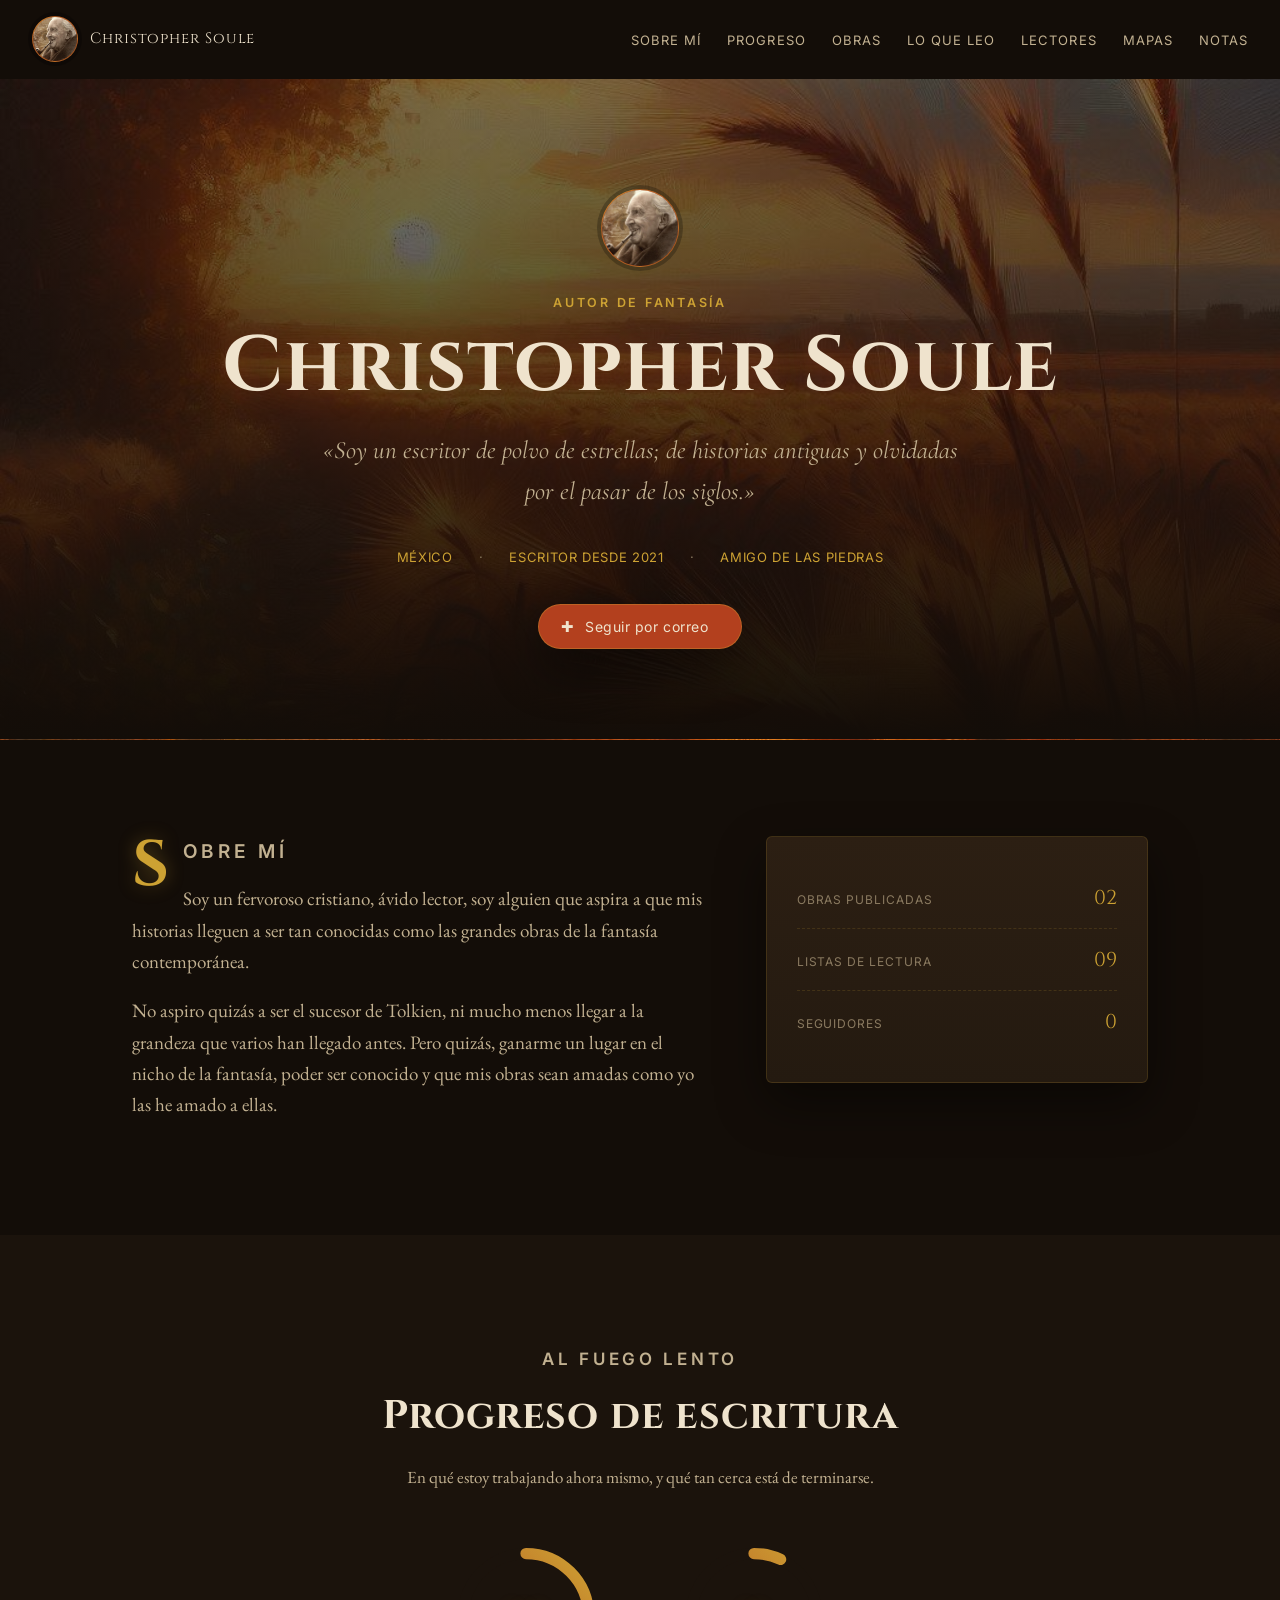
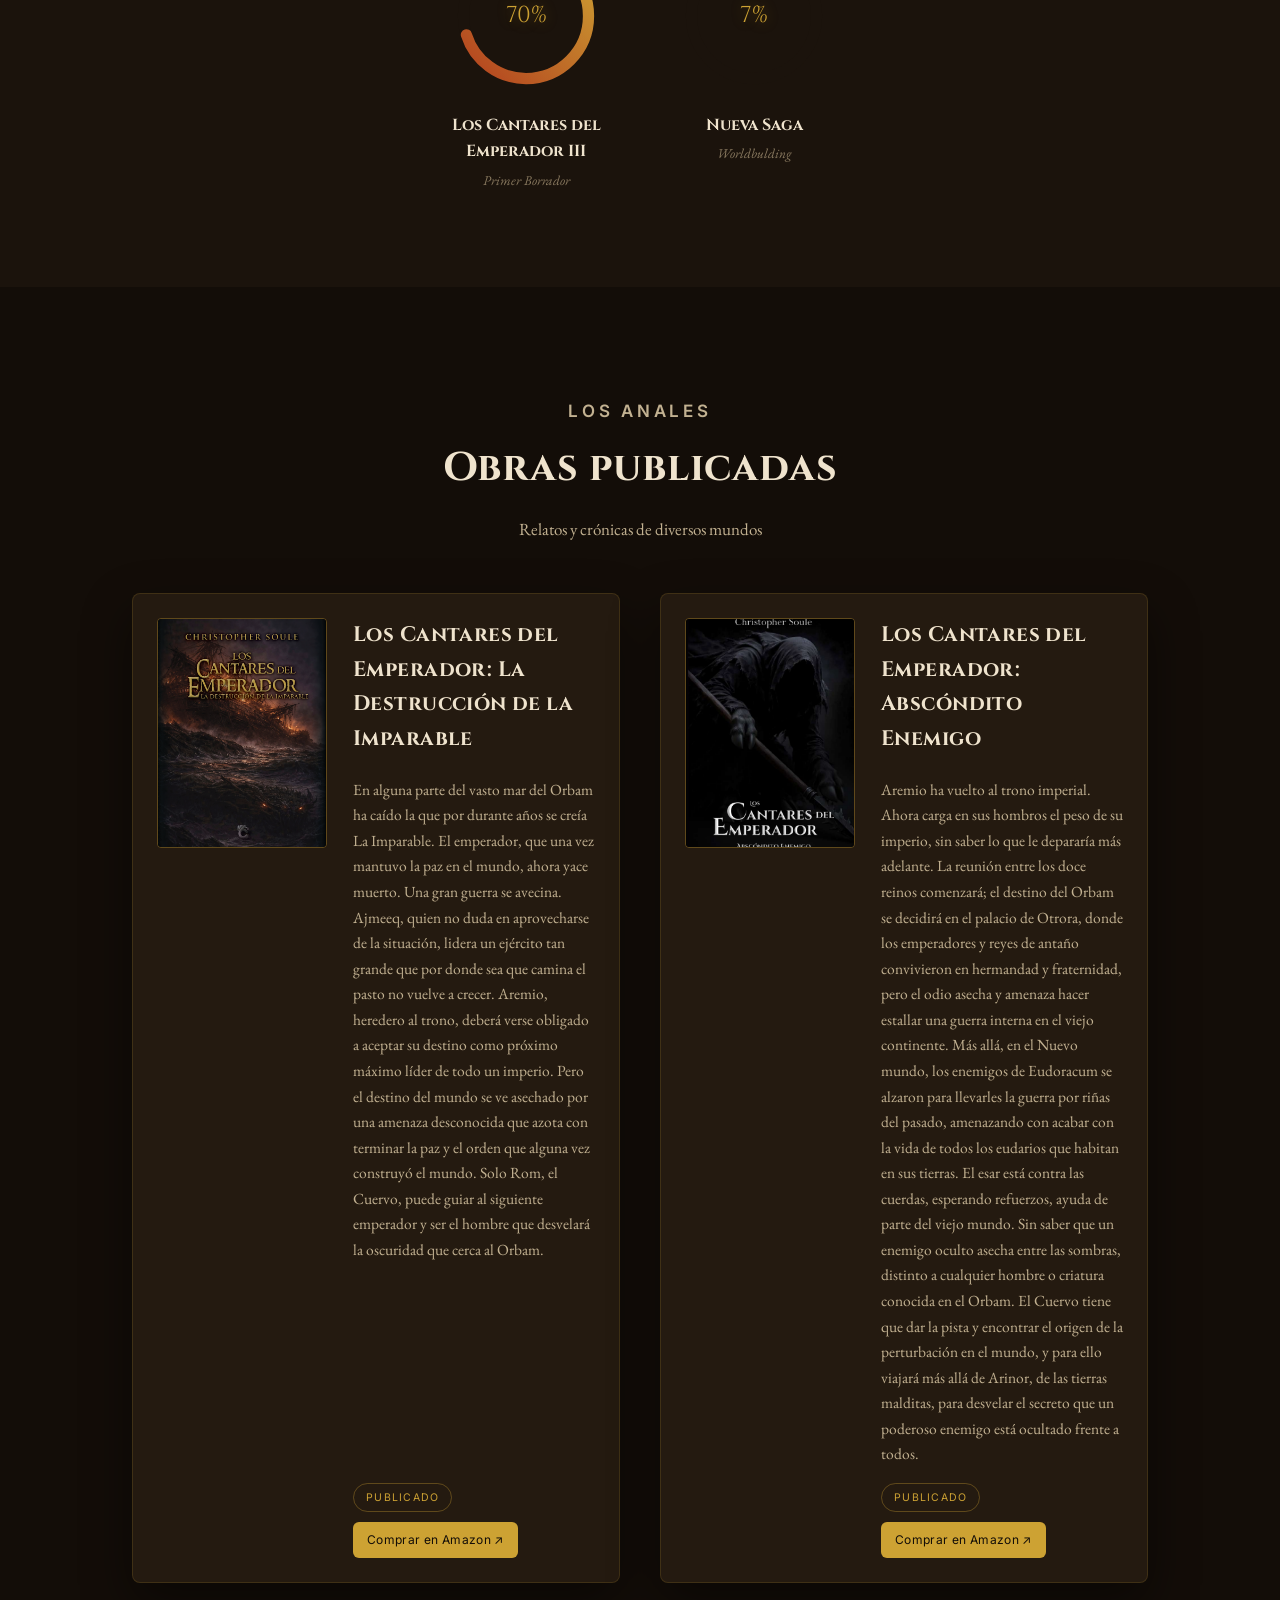
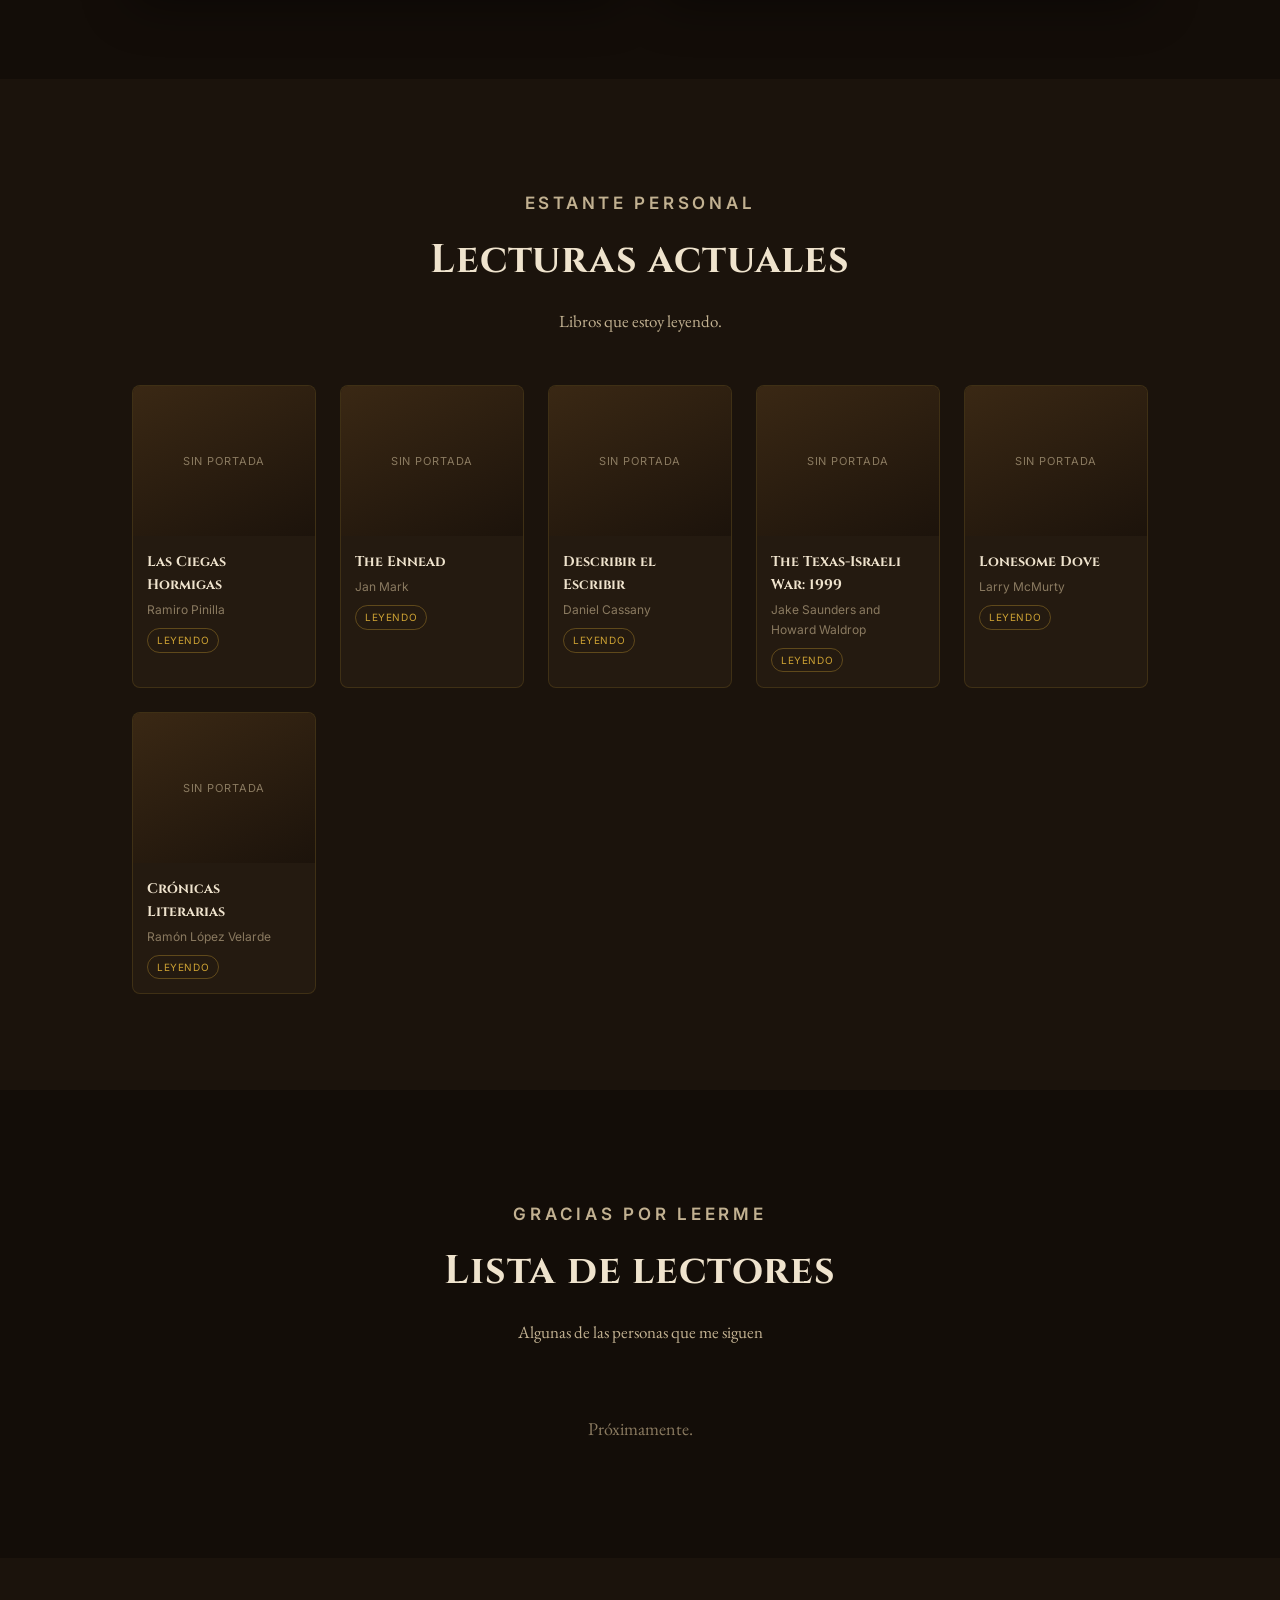
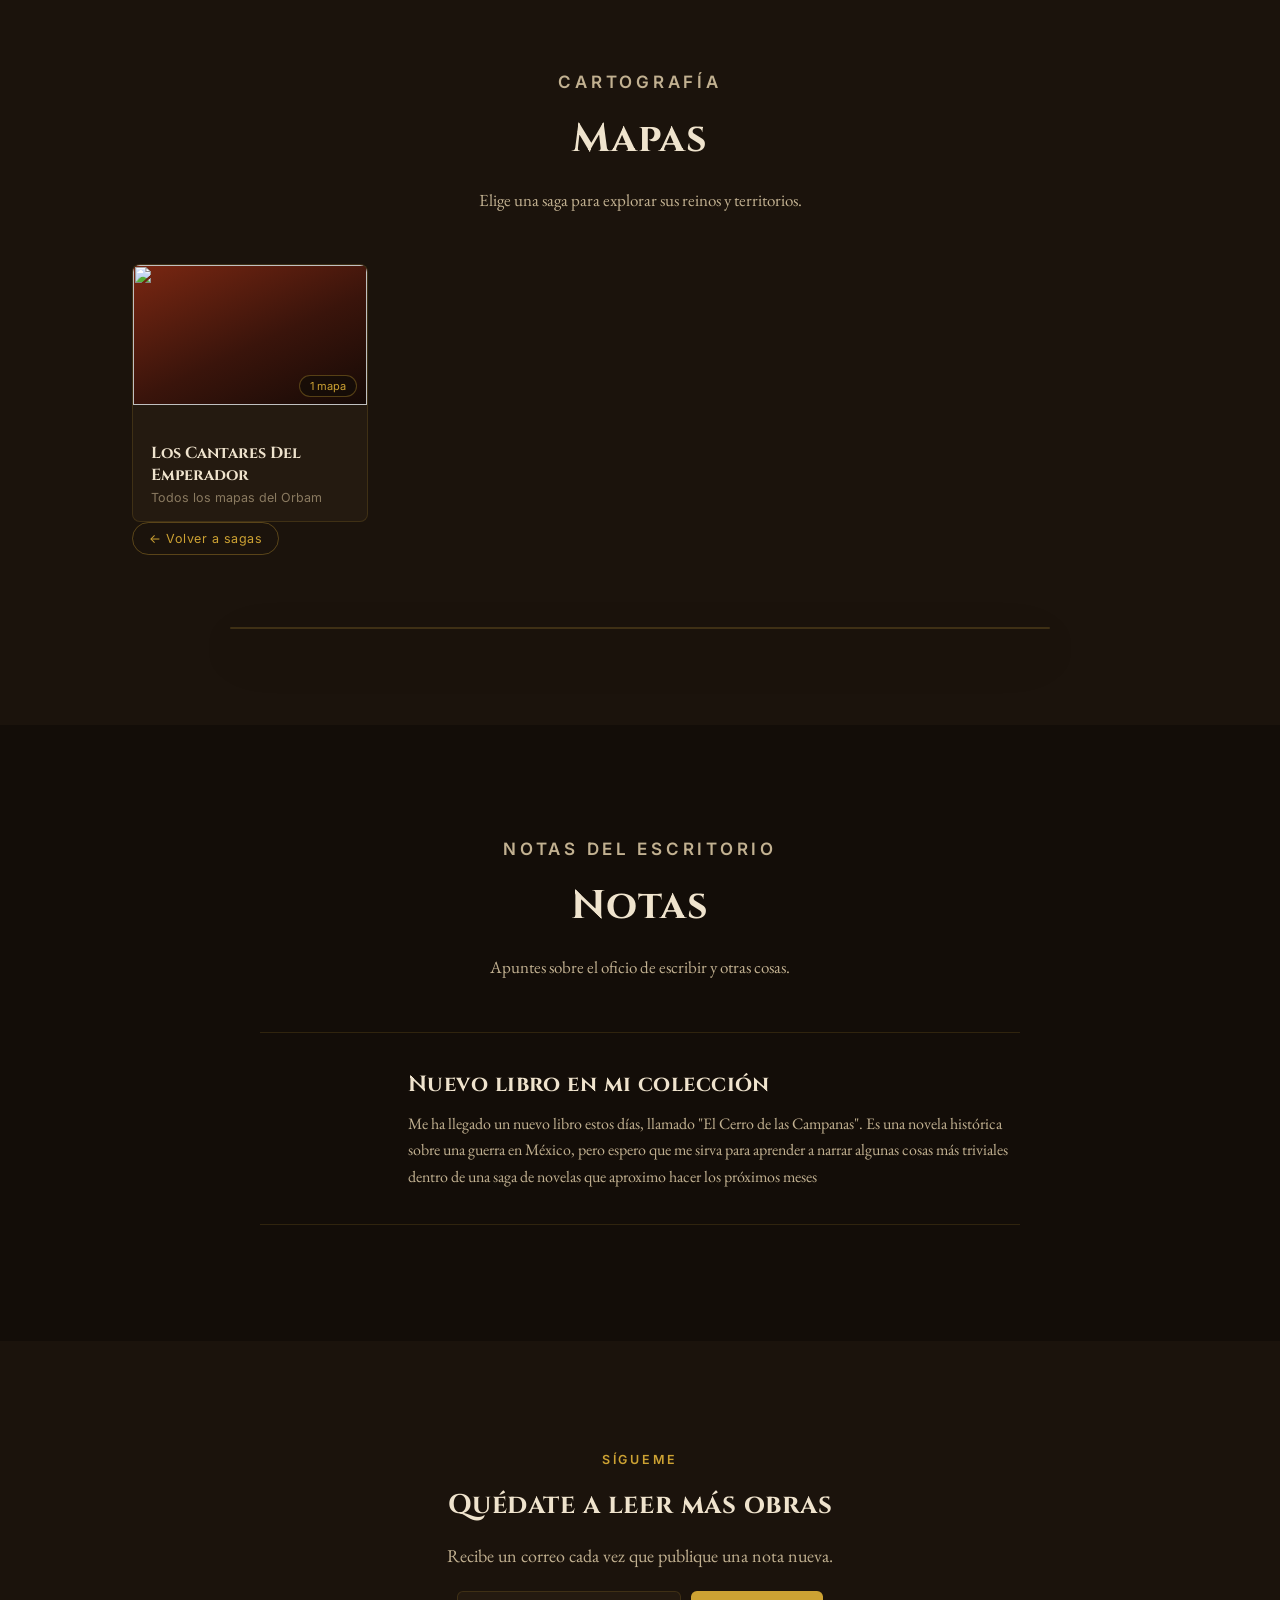
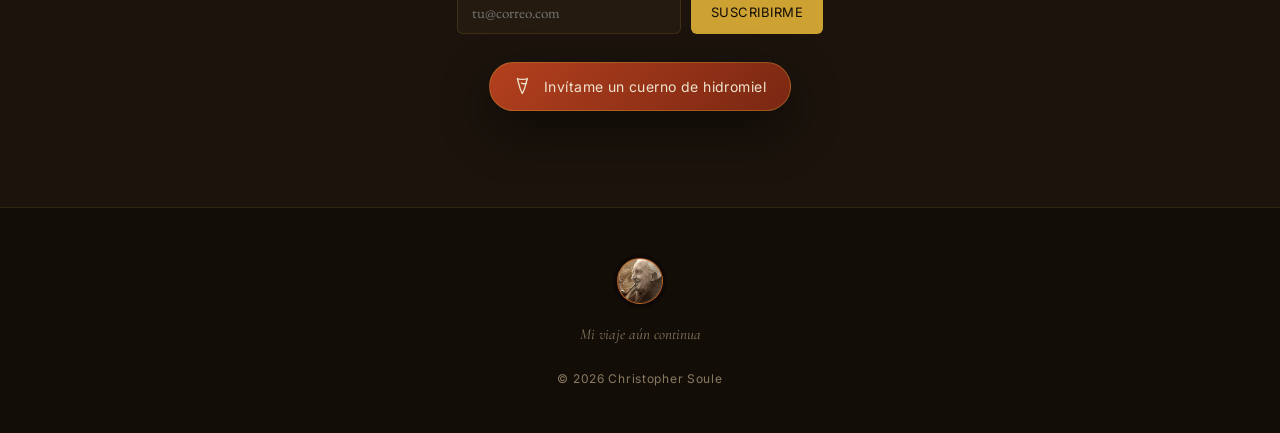
==== commit f6290a11: "Update index.html" ====
--- a/index.html
+++ b/index.html
@@ -220,15 +220,9 @@
   .subscribe-form button{ background:var(--gold); color:var(--bg); border:none; border-radius:6px; padding:11px 20px;
     font-family:'Inter',sans-serif; font-size:13px; letter-spacing:.04em; text-transform:uppercase; }
   .subscribe-form button:hover{ background:#e0b23c; }
-  .socials{ display:flex; justify-content:center; gap:16px; margin-top:32px; }
-  .socials a{ width:44px; height:44px; border-radius:50%; border:1px solid var(--gold-soft); display:flex; align-items:center; justify-content:center; color:var(--gold); text-decoration:none; transition:.25s; }
-  .socials a:hover{ background:var(--ember); color:var(--ink); border-color:var(--ember); }
-  .socials svg{ width:18px; height:18px; }
 
   footer{ padding:50px 32px 32px; text-align:center; border-top:1px solid var(--line); position:relative; z-index:1; }
   footer .credo{ font-family:'Cormorant Garamond', serif; font-style:italic; color:var(--muted); font-size:15px; max-width:420px; margin:18px auto 0; }
-  footer .admin-link{ display:inline-block; margin-top:26px; font-family:'Inter',sans-serif; font-size:11px; letter-spacing:.08em; text-transform:uppercase; color:var(--muted); text-decoration:none; border-bottom:1px dotted var(--muted); }
-  footer .admin-link:hover{ color:var(--gold); border-color:var(--gold); }
 
   @media (max-width:860px){ .bio-grid, .works{ grid-template-columns:1fr; } .navlinks{ display:none; } }
   @media (max-width:560px){
@@ -412,15 +406,8 @@
         <button type="submit">Suscribirme</button>
       </form>
 
-      <div class="socials">
-        <a href="#" aria-label="Facebook"><svg viewBox="0 0 24 24" fill="currentColor"><path d="M13 22v-9h3l.5-4H13V6.5c0-1.16.32-1.95 2-1.95H16.5V1.14C16.2 1.1 15.2 1 14 1c-2.5 0-4.2 1.53-4.2 4.33V9H7v4h2.8v9H13z"/></svg></a>
-        <a href="#" aria-label="Twitter"><svg viewBox="0 0 24 24" fill="currentColor"><path d="M22 5.9c-.7.3-1.5.5-2.3.6.8-.5 1.4-1.3 1.7-2.3-.8.5-1.7.8-2.6 1a4.1 4.1 0 0 0-7 3.7A11.6 11.6 0 0 1 3.4 4.6a4.1 4.1 0 0 0 1.3 5.5c-.6 0-1.3-.2-1.8-.5v.1c0 2 1.4 3.6 3.3 4a4.1 4.1 0 0 1-1.8.1 4.1 4.1 0 0 0 3.8 2.9A8.3 8.3 0 0 1 2 18.4a11.6 11.6 0 0 0 6.3 1.8c7.5 0 11.7-6.3 11.7-11.7v-.5c.8-.6 1.5-1.3 2-2.1z"/></svg></a>
-        <a href="#" aria-label="Pinterest"><svg viewBox="0 0 24 24" fill="currentColor"><path d="M12 2a10 10 0 0 0-3.6 19.3c0-.8 0-1.7.2-2.5l1.4-6s-.3-.7-.3-1.7c0-1.6.9-2.8 2.1-2.8 1 0 1.5.7 1.5 1.6 0 1-.6 2.5-1 3.9-.2 1.1.6 2 1.7 2 2 0 3.5-2.1 3.5-5.2 0-2.7-2-4.6-4.7-4.6-3.2 0-5.1 2.4-5.1 4.9 0 1 .3 1.6.8 2.2.1.1.1.2.1.3l-.3 1.1c0 .2-.2.3-.4.2-1.2-.5-1.8-2-1.8-3.6 0-2.6 2.2-5.8 6.6-5.8 3.5 0 5.9 2.5 5.9 5.3 0 3.6-2 6.3-4.9 6.3-1 0-1.9-.5-2.2-1.1l-.6 2.4c-.2.9-.7 1.9-1.1 2.6A10 10 0 1 0 12 2z"/></svg></a>
-        <a href="#" aria-label="Correo"><svg viewBox="0 0 24 24" fill="currentColor"><path d="M2 5.5A1.5 1.5 0 0 1 3.5 4h17A1.5 1.5 0 0 1 22 5.5v13a1.5 1.5 0 0 1-1.5 1.5h-17A1.5 1.5 0 0 1 2 18.5v-13zm2.2.5 7.8 6 7.8-6H4.2zM20 7.4l-7.5 5.8a1 1 0 0 1-1 0L4 7.4V18h16V7.4z"/></svg></a>
-      </div>
-
       <!-- Reemplaza el href por tu link real de Ko-fi o Buy Me a Coffee -->
-      <a class="support-btn" href="https://ko-fi.com/TU-USUARIO" target="_blank" rel="noopener">
+      <a class="support-btn" href="https://ko-fi.com/christophersoule90056" target="_blank" rel="noopener">
         <svg viewBox="0 0 24 24" fill="none" stroke="currentColor" stroke-width="1.6" stroke-linecap="round" stroke-linejoin="round">
           <path d="M4 3c2 6 2 11 6 18 4-7 4-12 6-18-3 1.5-9 1.5-12 0z"/>
           <path d="M9 8.5c1.8.9 4.2.9 6 0"/>
@@ -435,7 +422,6 @@
   <div class="sigil" id="footAvatar" style="margin:0 auto;"><span>SZ</span></div>
   <p class="credo" id="footCredo">Mi viaje aún continua.</p>
   <p style="font-family:'Inter',sans-serif; font-size:12px; letter-spacing:.06em; color:var(--muted); margin-top:22px;">© 2026 Christopher Soule</p>
-  <a class="admin-link" href="/admin/">Editar sitio</a>
 </footer>
 
 <script>
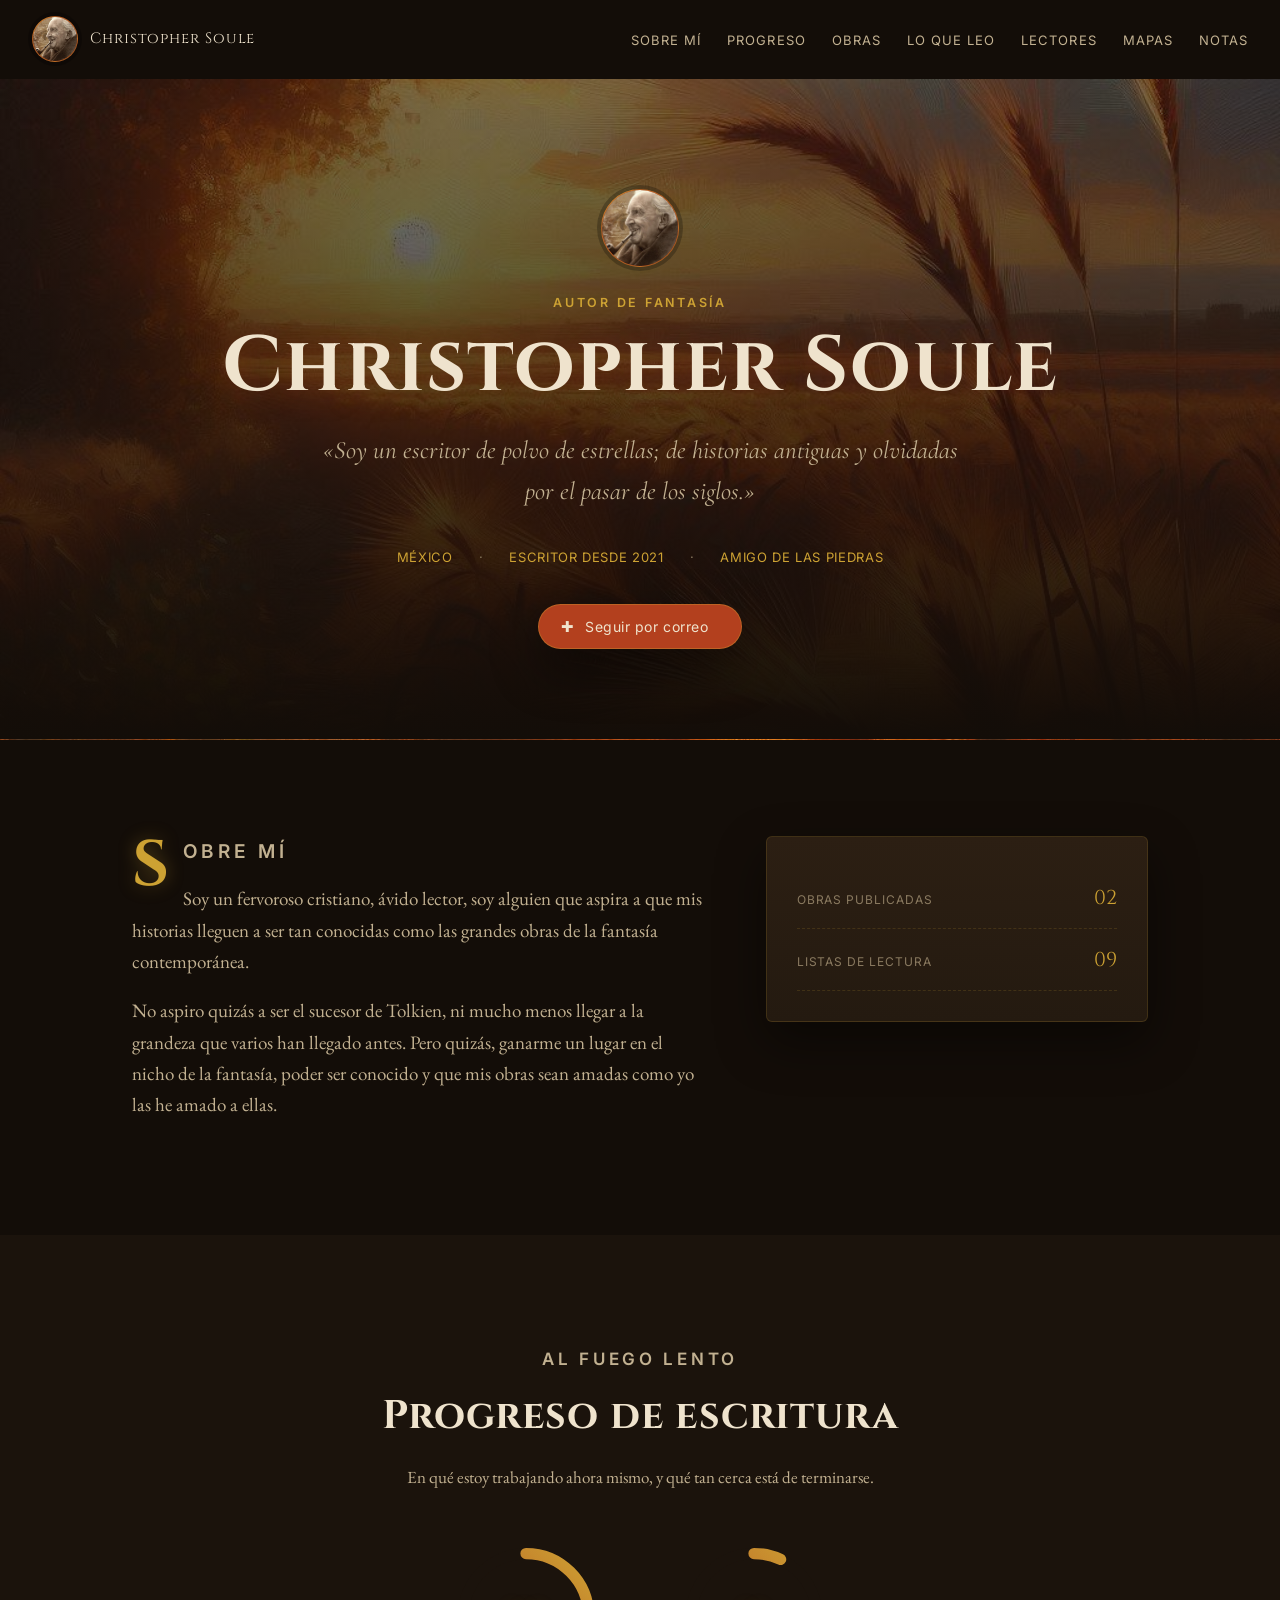
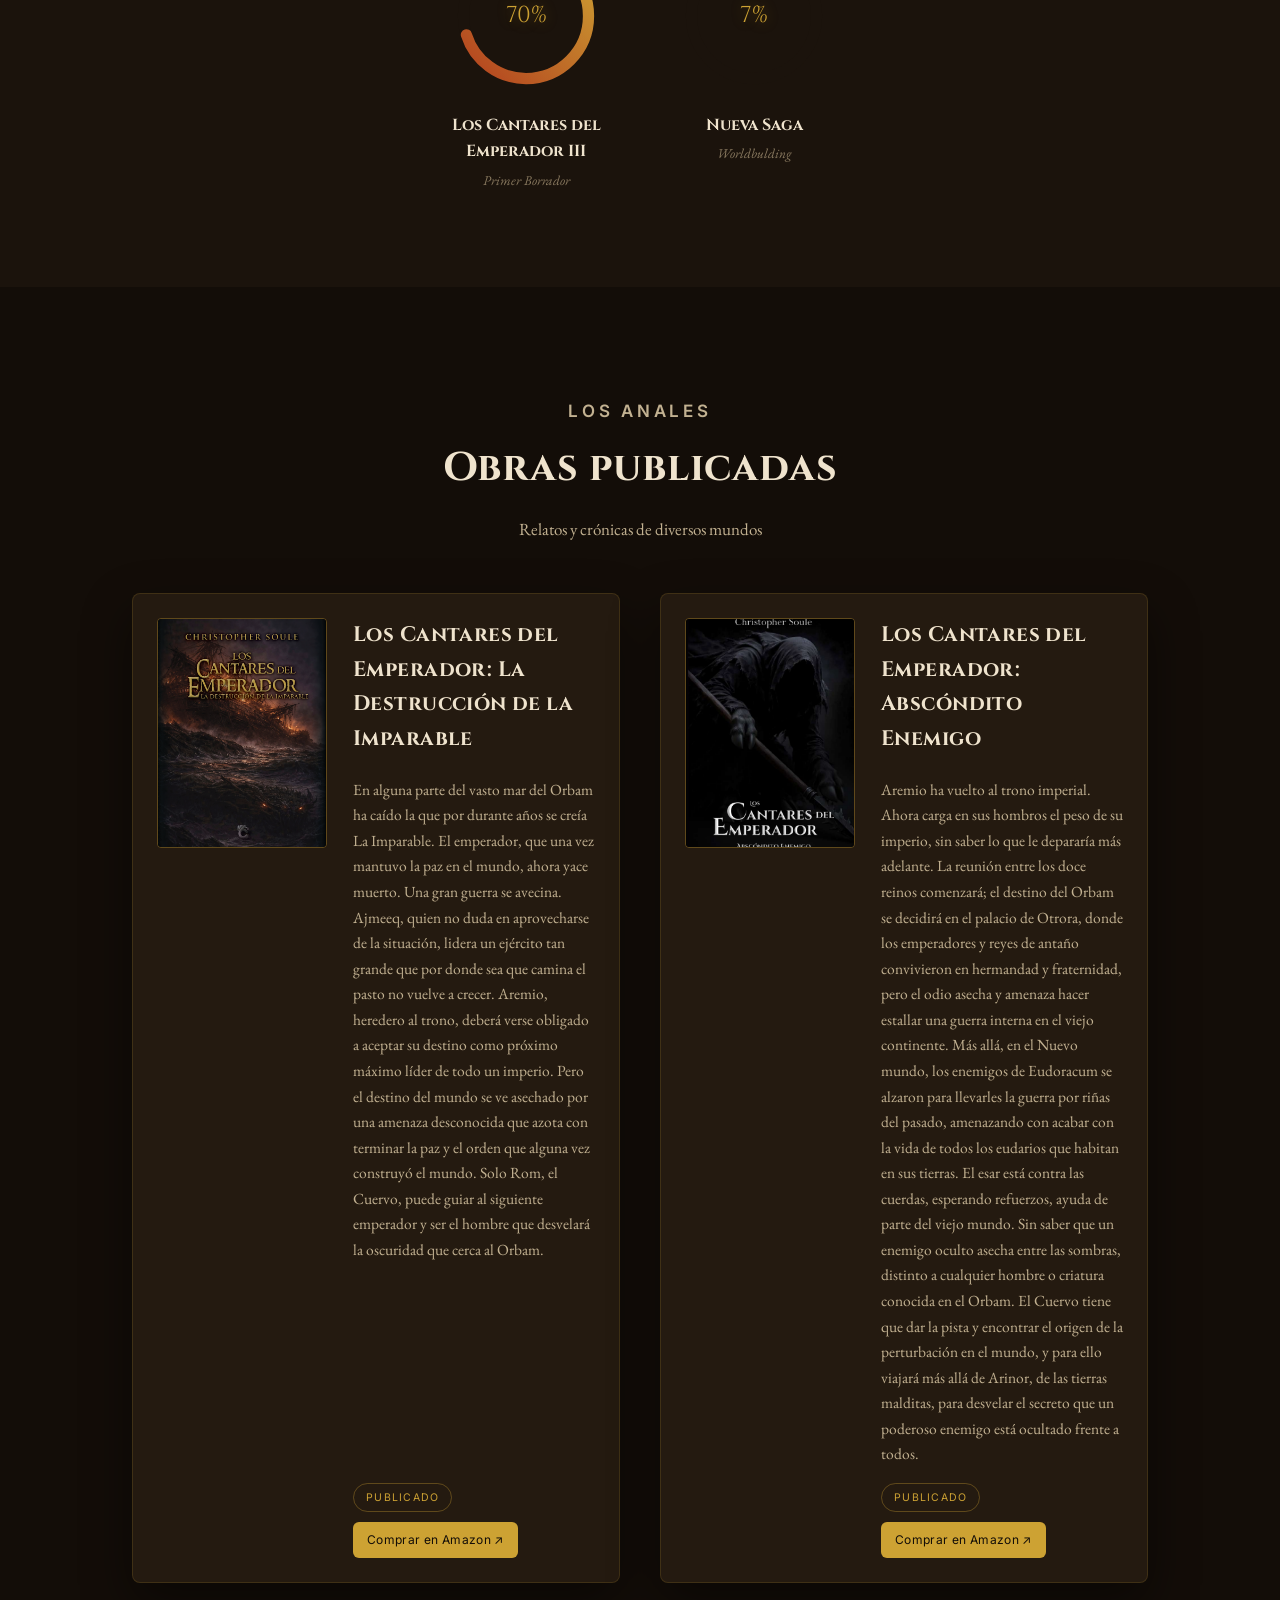
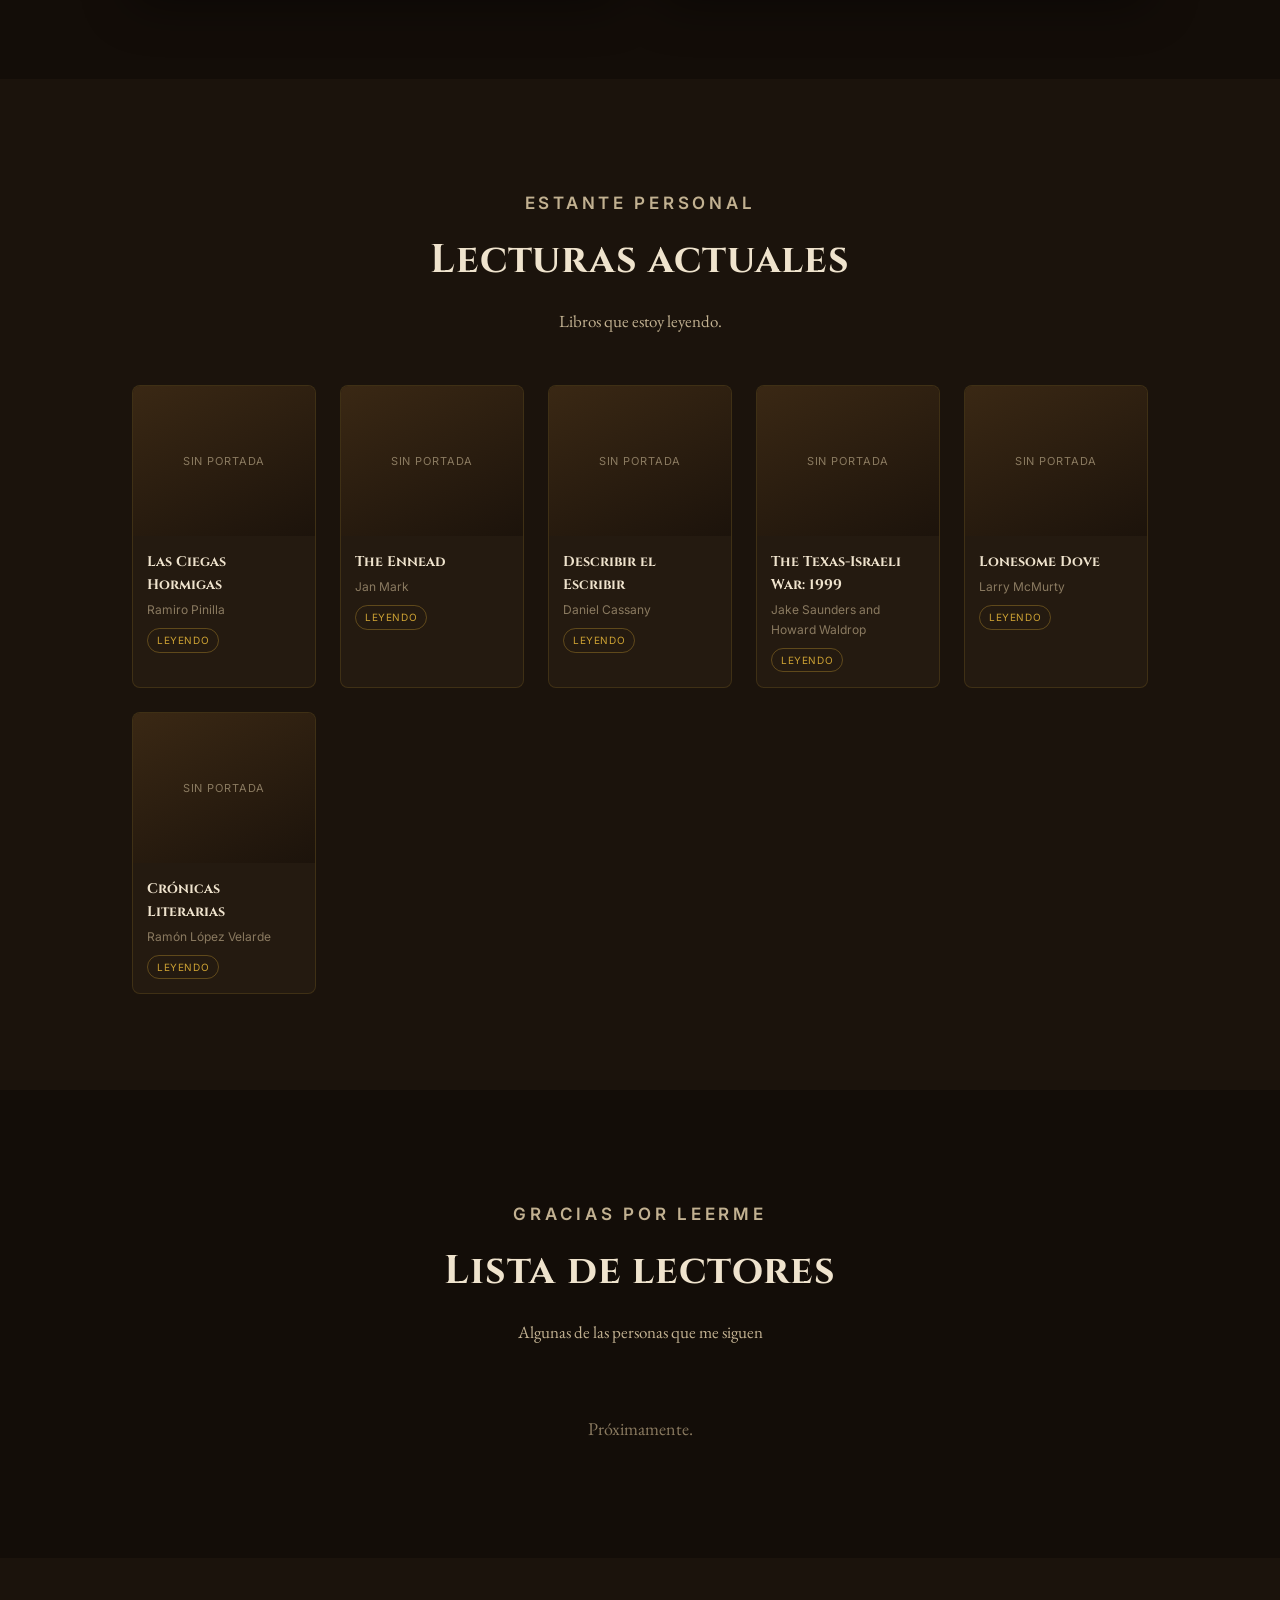
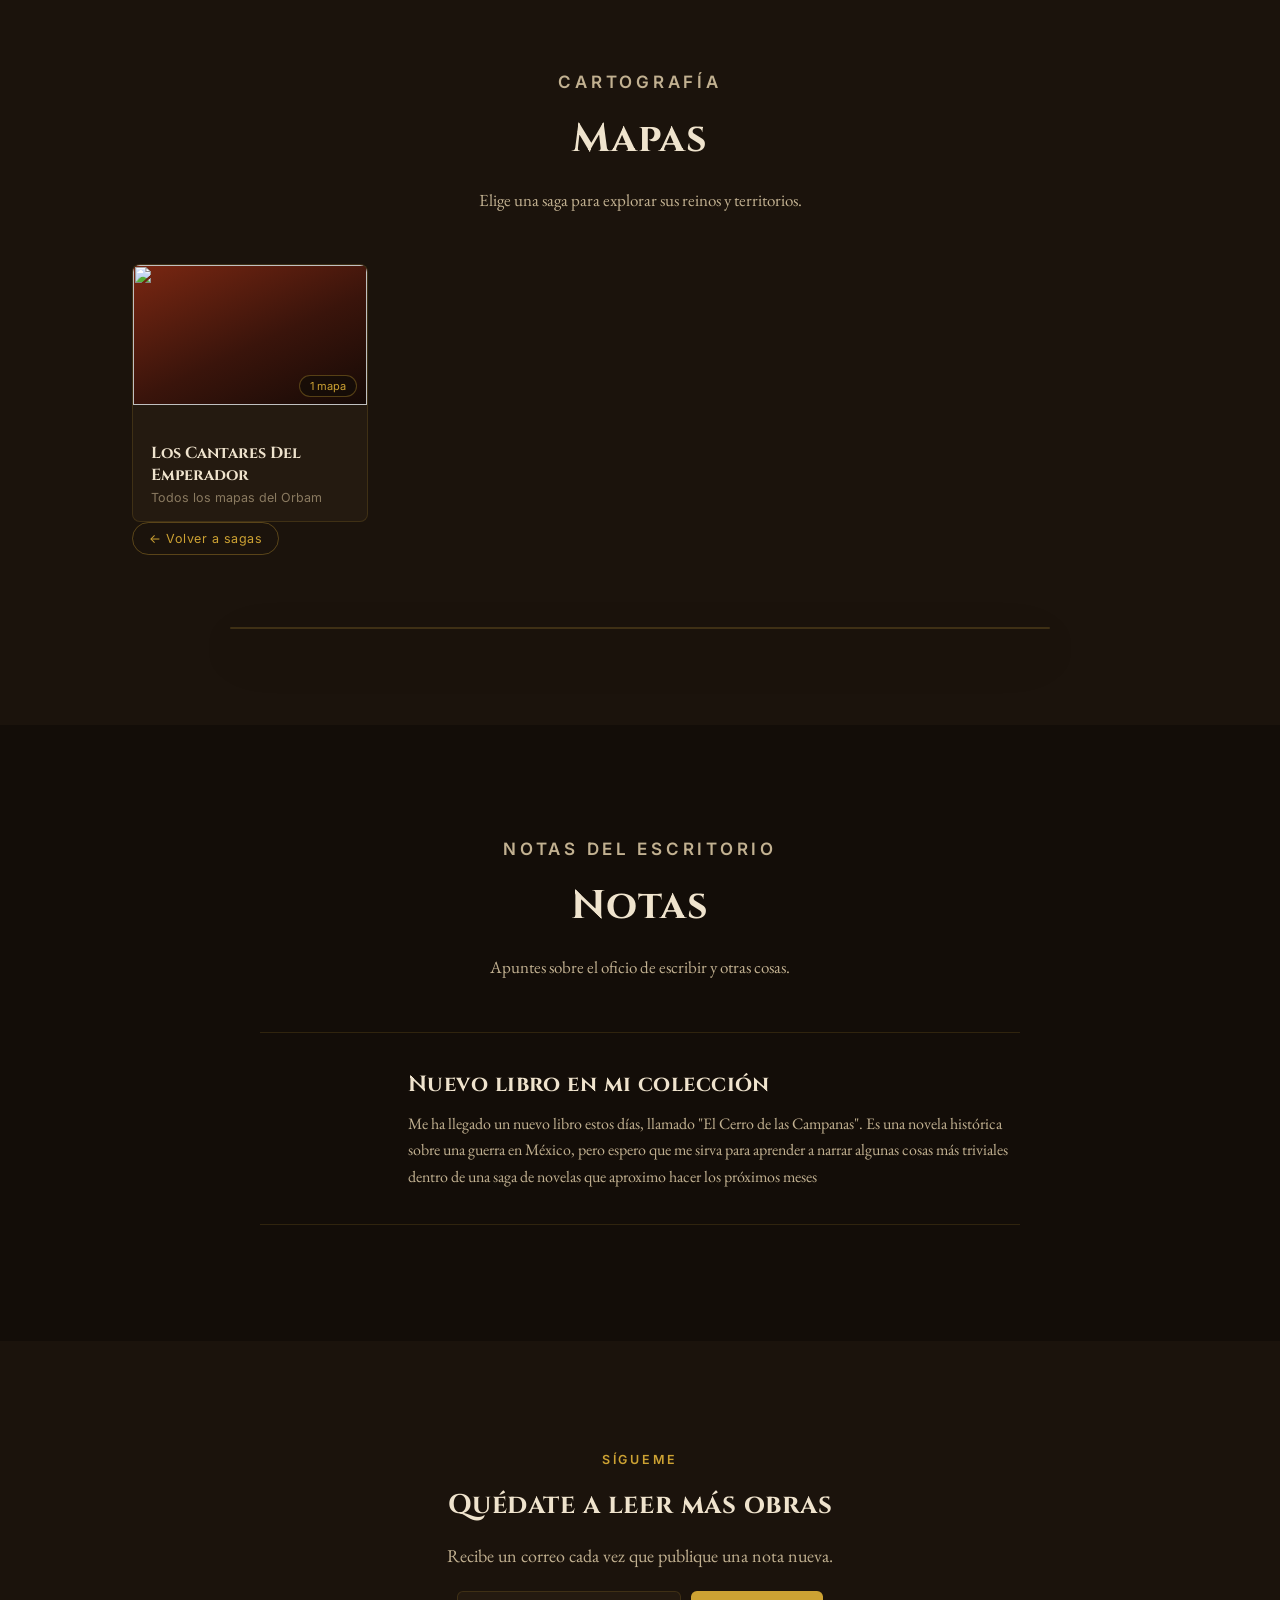
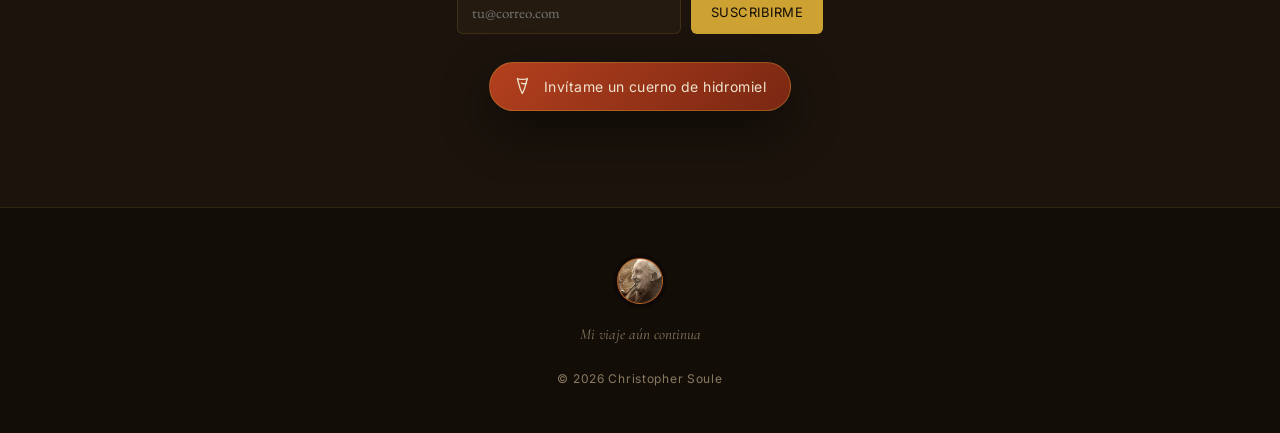
==== commit b6e4aae6: "Update index.html" ====
--- a/index.html
+++ b/index.html
@@ -498,10 +498,17 @@
   document.getElementById('bioText').innerHTML = '<p class="eyebrow" style="margin-bottom:16px;">Sobre mí</p>' +
     (state.bio||[]).map(par => `<p>${escapeHtml(par)}</p>`).join('');
 
+  const obrasPublicadas = (state.works||[]).filter(w => (w.status||'').toLowerCase() === 'publicado').length;
+
   document.getElementById('ledger').innerHTML = `
-    <div class="row"><span class="label">Obras publicadas</span><span class="value">${escapeHtml(state.stats.obras)}</span></div>
+    <div class="row"><span class="label">Obras publicadas</span><span class="value">${String(obrasPublicadas).padStart(2,'0')}</span></div>
     <div class="row"><span class="label">Listas de lectura</span><span class="value">${escapeHtml(state.stats.listas)}</span></div>
-    <div class="row"><span class="label">Seguidores</span><span class="value">${escapeHtml(state.stats.seguidores)}</span></div>`;
+    <div class="row"><span class="label">Seguidores</span><span class="value" id="ledgerSeguidores">…</span></div>`;
+
+  fetch('/.netlify/functions/subscriber-count')
+    .then(r => r.json())
+    .then(d => { const el = document.getElementById('ledgerSeguidores'); if (el) el.textContent = d.count ?? '0'; })
+    .catch(() => { const row = document.getElementById('ledgerSeguidores')?.closest('.row'); if (row) row.style.display = 'none'; });
 
   document.getElementById('worksGrid').innerHTML = (state.works||[]).map((w,i)=>`
     <article class="tome reveal in" id="obra-${slugify(w.title)}">
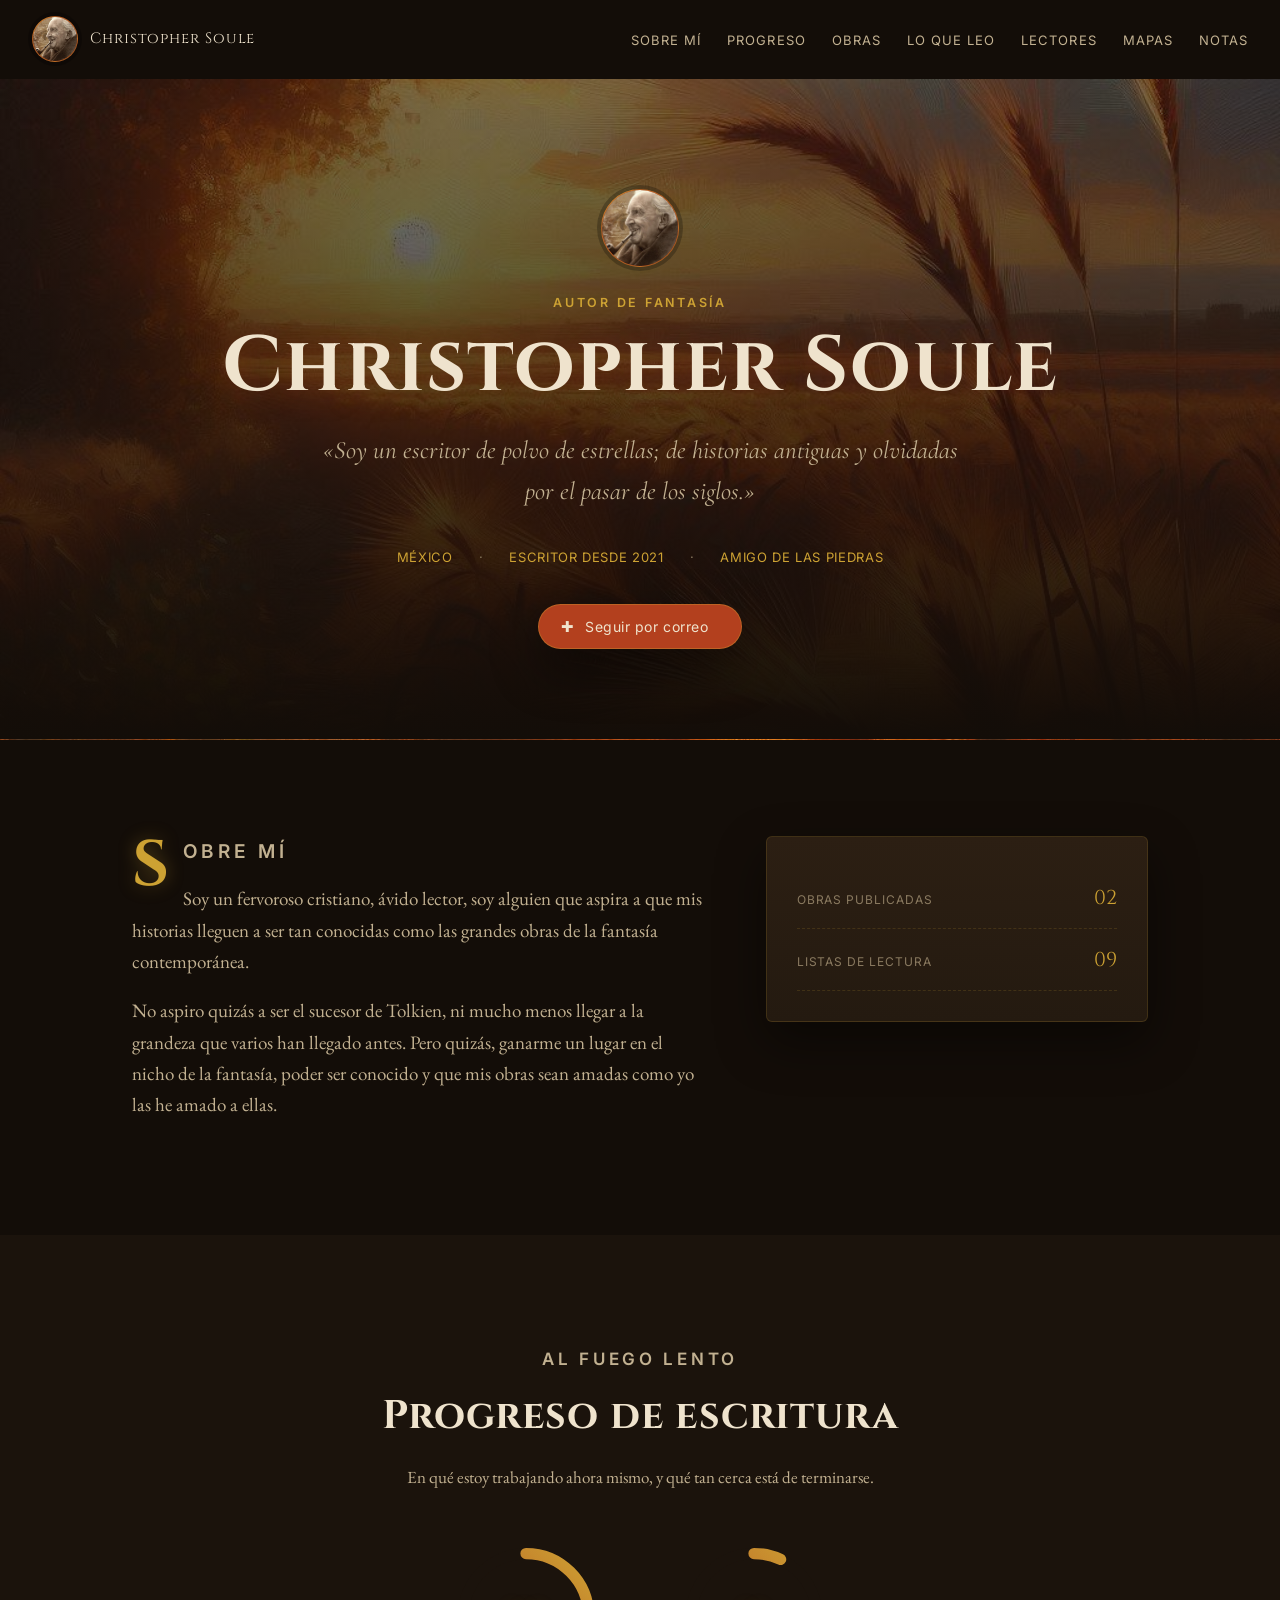
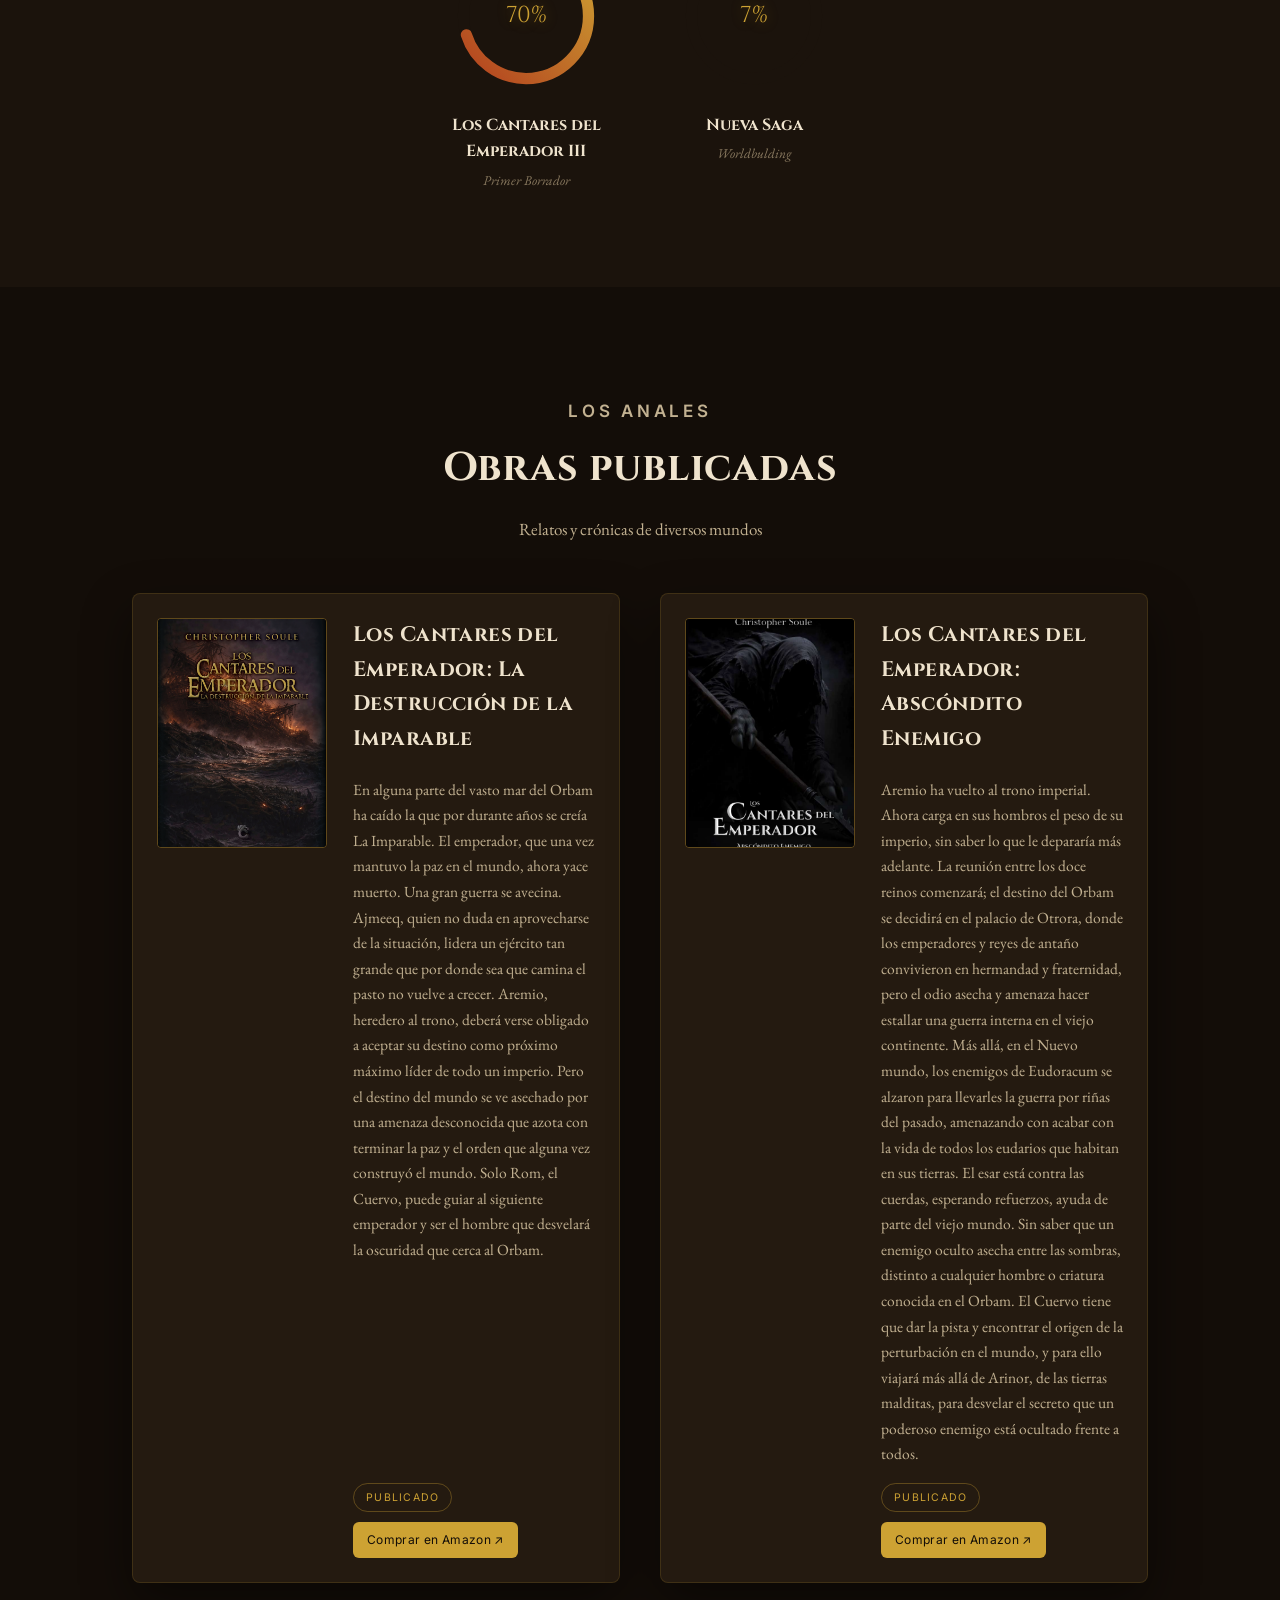
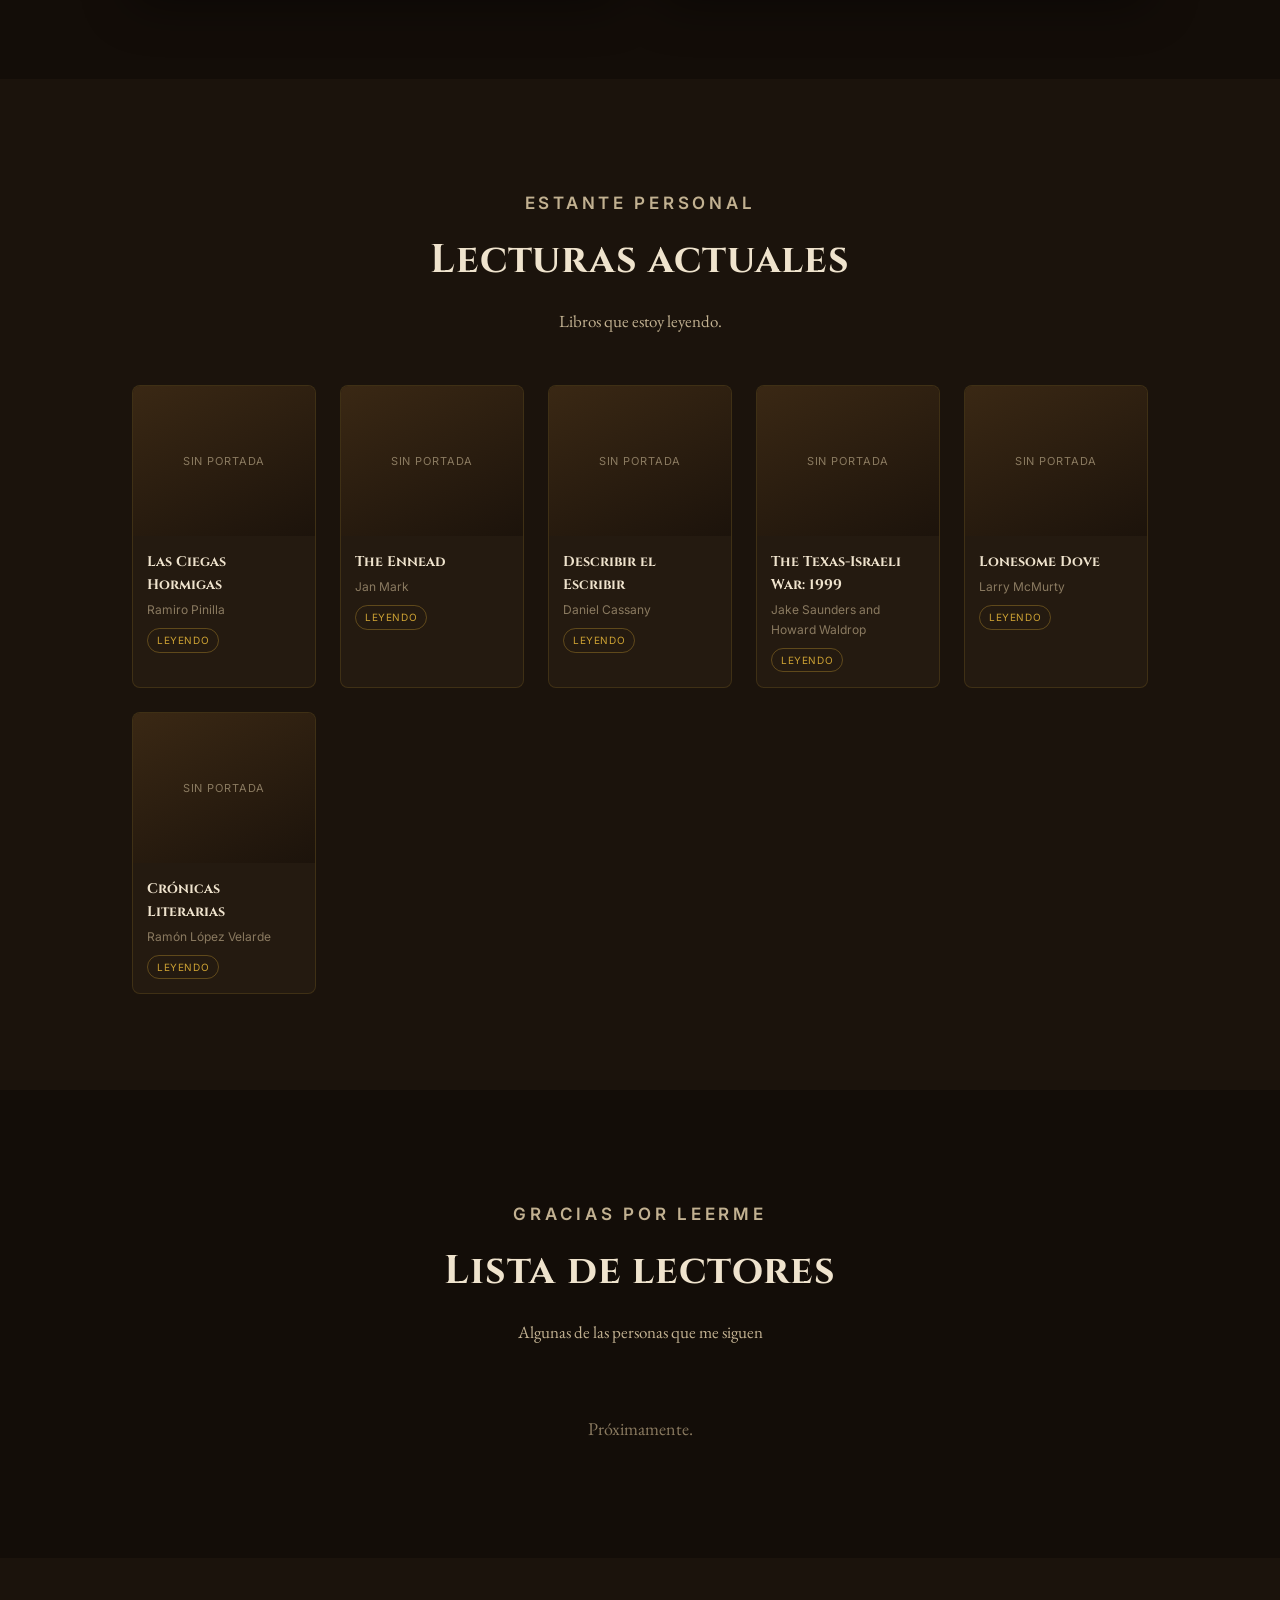
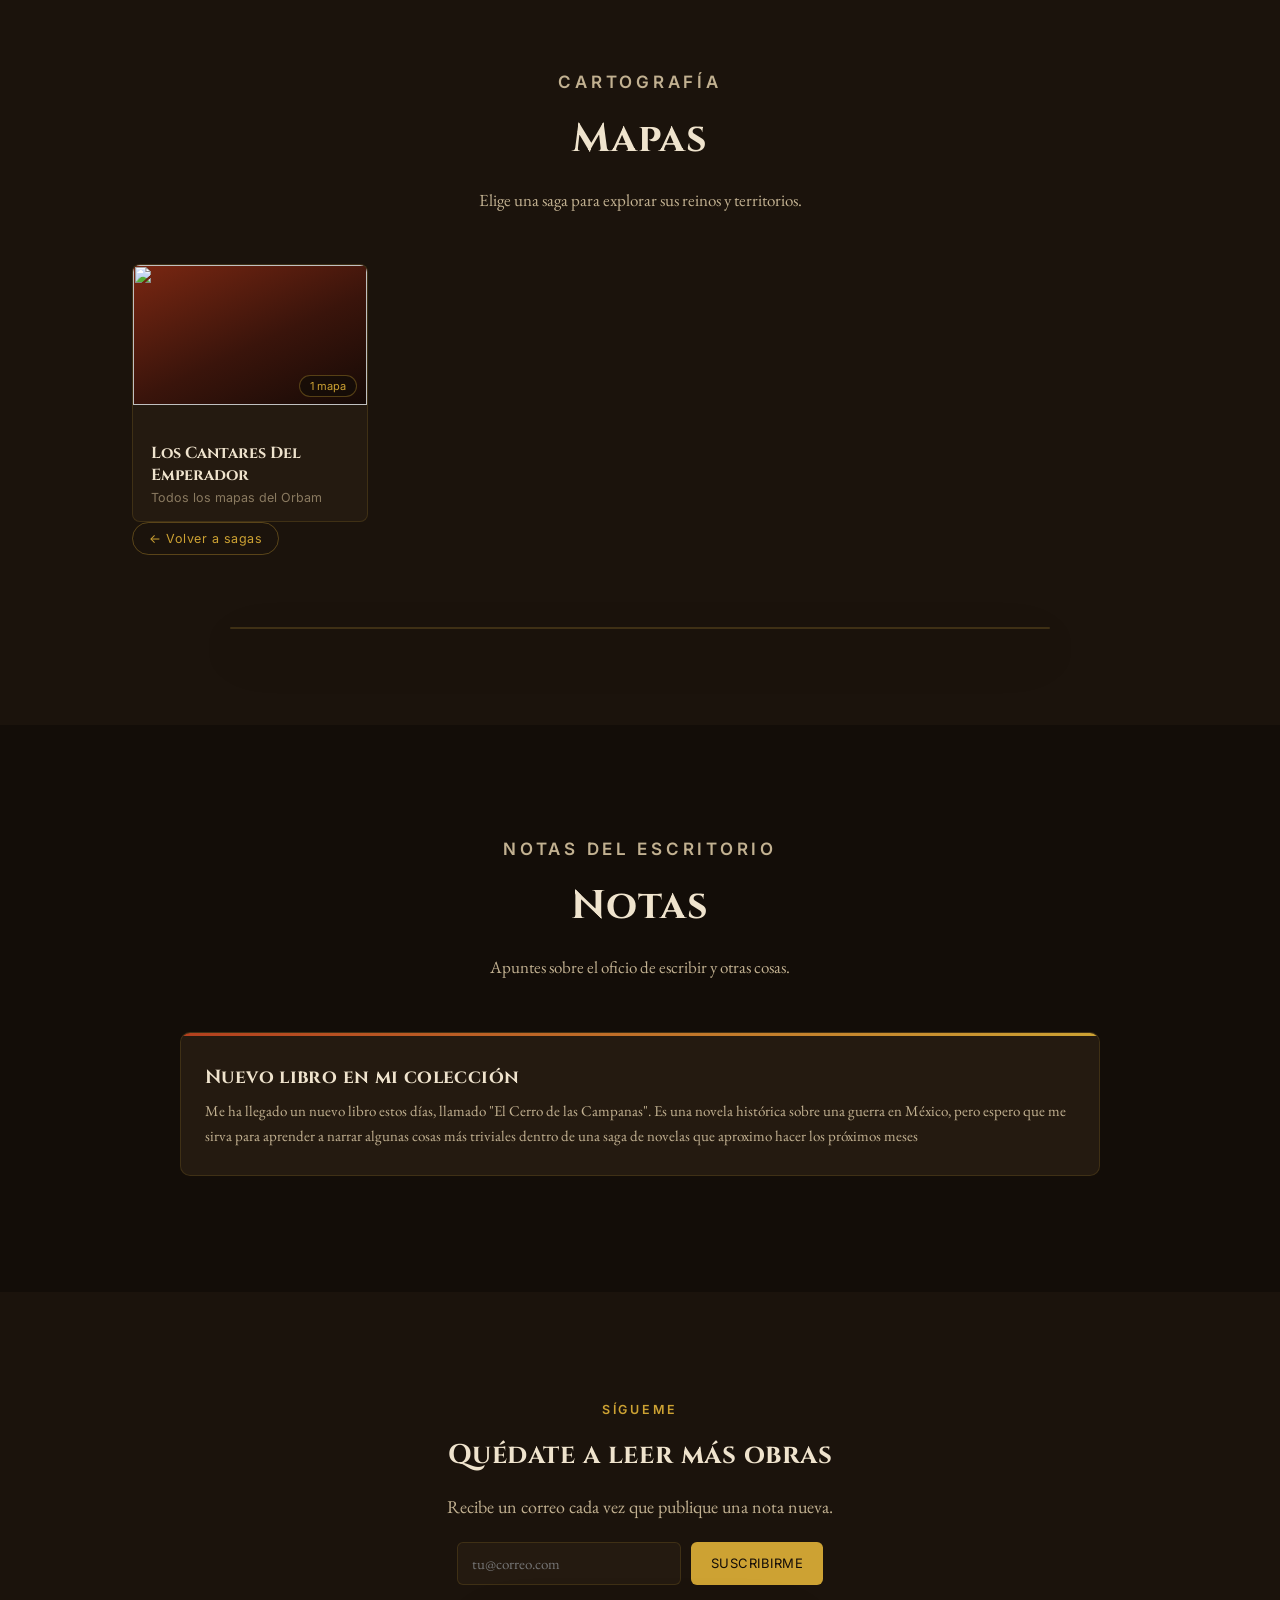
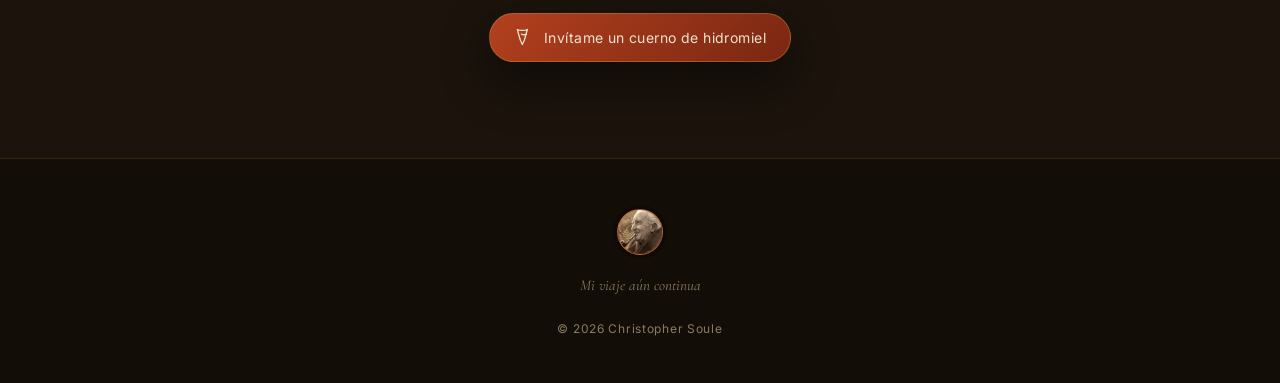
==== commit 8d7d4013: "Update index.html" ====
--- a/index.html
+++ b/index.html
@@ -205,12 +205,30 @@
   .reader .name{ font-family:'Inter', sans-serif; font-size:12px; color:var(--ink-dim); }
   .reader .note{ font-family:'Cormorant Garamond', serif; font-style:italic; font-size:12.5px; color:var(--muted); margin-top:2px; }
 
-  .entries{ display:flex; flex-direction:column; gap:0; max-width:760px; margin:0 auto; }
-  .entry{ display:grid; grid-template-columns:120px 1fr; gap:28px; padding:34px 0; border-bottom:1px solid var(--line); }
-  .entry:first-child{ border-top:1px solid var(--line); }
-  .entry-date{ font-family:'Inter', sans-serif; font-size:12.5px; letter-spacing:.06em; color:var(--muted); text-transform:uppercase; padding-top:4px; }
-  .entry h3{ font-size:22px; margin-bottom:8px; }
-  .entry p{ color:var(--ink-dim); font-size:16px; margin:0; }
+  .notes-grid{ display:grid; grid-template-columns:repeat(auto-fit, minmax(270px,1fr)); gap:28px; max-width:920px; margin:0 auto; }
+  .note-card{ background:var(--bg-2); border:1px solid var(--line); border-radius:10px; overflow:hidden;
+    display:flex; flex-direction:column; position:relative; transition:transform .25s, border-color .25s, box-shadow .25s; }
+  .note-card::before{ content:''; position:absolute; top:0; left:0; right:0; height:3px;
+    background:linear-gradient(90deg, var(--ember), var(--gold)); }
+  .note-card:hover{ transform:translateY(-4px); border-color:var(--gold-soft); box-shadow:var(--shadow); }
+  .note-img{ width:100%; aspect-ratio:16/9; object-fit:cover; display:block; }
+  .note-body{ padding:22px 24px 26px; display:flex; flex-direction:column; flex:1; }
+  .note-date{ font-family:'Inter', sans-serif; font-size:11px; letter-spacing:.08em; text-transform:uppercase; color:var(--gold); margin-bottom:10px; }
+  .note-body h3{ font-size:19px; line-height:1.3; margin-bottom:10px; }
+  .note-excerpt{ color:var(--ink-dim); font-size:15px; margin:0; }
+  .note-full{ color:var(--ink-dim); font-size:15px; margin:10px 0 0; white-space:pre-line; display:none; }
+  .note-full.open{ display:block; }
+  .note-readmore{ margin-top:14px; align-self:flex-start; background:none; border:none; color:var(--gold);
+    font-family:'Inter',sans-serif; font-size:12.5px; letter-spacing:.04em; cursor:pointer; padding:0;
+    border-bottom:1px solid var(--gold-soft); }
+  .note-readmore:hover{ border-color:var(--gold); }
+  .notes-more{ text-align:center; margin-top:38px; }
+  .notes-more-btn{ display:inline-flex; align-items:center; gap:9px; background:transparent; border:1px solid var(--gold-soft);
+    color:var(--gold); border-radius:999px; padding:11px 24px; font-family:'Inter',sans-serif; font-size:13px;
+    letter-spacing:.05em; cursor:pointer; transition:.2s; }
+  .notes-more-btn:hover{ background:rgba(205,162,51,.08); }
+  .notes-more-btn .arrow{ display:inline-block; transition:transform .25s; }
+  .notes-more-btn.expanded .arrow{ transform:rotate(180deg); }
 
   .contact-box{ max-width:560px; margin:0 auto; text-align:center; }
   .subscribe-form{ display:flex; gap:10px; justify-content:center; margin-top:20px; flex-wrap:wrap; }
@@ -227,7 +245,7 @@
   @media (max-width:860px){ .bio-grid, .works{ grid-template-columns:1fr; } .navlinks{ display:none; } }
   @media (max-width:560px){
     .hero{ padding:96px 22px 70px; } section{ padding:70px 0; } .wrap{ padding:0 22px; }
-    .tome{ grid-template-columns:1fr; } .cover{ height:190px; } .entry{ grid-template-columns:1fr; gap:8px; }
+    .tome{ grid-template-columns:1fr; } .cover{ height:190px; }
   }
 </style>
 <link rel="icon" type="image/png" sizes="32x32" href="assets/favicon-32.png">
@@ -366,7 +384,10 @@
       <h2 id="notasTitle">Notas</h2>
       <p id="notasSubtitle">Apuntes sobre las cosas nuevas que adquiero.</p>
     </div>
-    <div class="entries" id="entriesList"></div>
+    <div class="notes-grid" id="entriesList"></div>
+    <div class="notes-more" id="notesMoreWrap" style="display:none;">
+      <button class="notes-more-btn" id="notesMoreBtn"><span>Ver más notas</span><span class="arrow">▾</span></button>
+    </div>
 
     <!-- Comentarios y reacciones (Giscus, usa las Discussions de tu repo de GitHub).
          Reemplaza data-repo, data-repo-id, data-category y data-category-id con los
@@ -459,6 +480,55 @@
   return `${d.getUTCDate()} ${MESES[d.getUTCMonth()]} ${d.getUTCFullYear()}`;
 }
 
+/* ---------------- notas: tarjetas con "ver más" desplegable ---------------- */
+const NOTES_PAGE = 4;
+let notesExpanded = false;
+
+function renderNotes(){
+  const all = state.blog || [];
+  const visible = notesExpanded ? all : all.slice(0, NOTES_PAGE);
+
+  document.getElementById('entriesList').innerHTML = visible.map((e,i)=>{
+    const hasFull = e.content && e.content.trim().length > 0;
+    return `
+    <article class="note-card reveal in" id="nota-${slugify(e.title)}">
+      ${e.image ? `<img class="note-img" src="${e.image}" alt="">` : ''}
+      <div class="note-body">
+        <div class="note-date">${escapeHtml(formatDate(e.date))}</div>
+        <h3>${escapeHtml(e.title)}</h3>
+        <p class="note-excerpt">${escapeHtml(e.excerpt)}</p>
+        ${hasFull ? `<p class="note-full" id="notefull-${i}">${escapeHtml(e.content)}</p>
+        <button class="note-readmore" data-i="${i}">Seguir leyendo →</button>` : ''}
+      </div>
+    </article>`;
+  }).join('') || '<p style="text-align:center;color:var(--muted);grid-column:1/-1;">Aún no hay notas.</p>';
+
+  document.querySelectorAll('.note-readmore').forEach(btn=>{
+    btn.onclick = () => {
+      const full = document.getElementById('notefull-'+btn.dataset.i);
+      const isOpen = full.classList.toggle('open');
+      btn.textContent = isOpen ? '← Leer menos' : 'Seguir leyendo →';
+    };
+  });
+
+  const moreWrap = document.getElementById('notesMoreWrap');
+  const moreBtn = document.getElementById('notesMoreBtn');
+  if (all.length > NOTES_PAGE) {
+    moreWrap.style.display = '';
+    moreBtn.classList.toggle('expanded', notesExpanded);
+    moreBtn.querySelector('span').textContent = notesExpanded
+      ? 'Ver menos notas'
+      : `Ver más notas (${all.length - NOTES_PAGE})`;
+    moreBtn.onclick = () => {
+      notesExpanded = !notesExpanded;
+      renderNotes();
+      if (!notesExpanded) document.getElementById('bitacora').scrollIntoView({ behavior:'smooth', block:'start' });
+    };
+  } else {
+    moreWrap.style.display = 'none';
+  }
+}
+
 function render(){
   const p = state.profile;
   document.getElementById('navName').textContent = p.name;
@@ -545,11 +615,7 @@
       ${r.note ? `<div class="note">${escapeHtml(r.note)}</div>` : ''}
     </div>`).join('') || '<p style="text-align:center;color:var(--muted);">Próximamente.</p>';
 
-  document.getElementById('entriesList').innerHTML = (state.blog||[]).map(e=>`
-    <article class="entry reveal in" id="nota-${slugify(e.title)}">
-      <div class="entry-date">${escapeHtml(formatDate(e.date))}</div>
-      <div><h3>${escapeHtml(e.title)}</h3><p>${escapeHtml(e.excerpt)}</p></div>
-    </article>`).join('');
+  renderNotes();
 
   document.getElementById('progressList').innerHTML = (state.progress||[]).map((p,i)=>{
     const pct = Math.max(0, Math.min(100, Number(p.percent)||0));
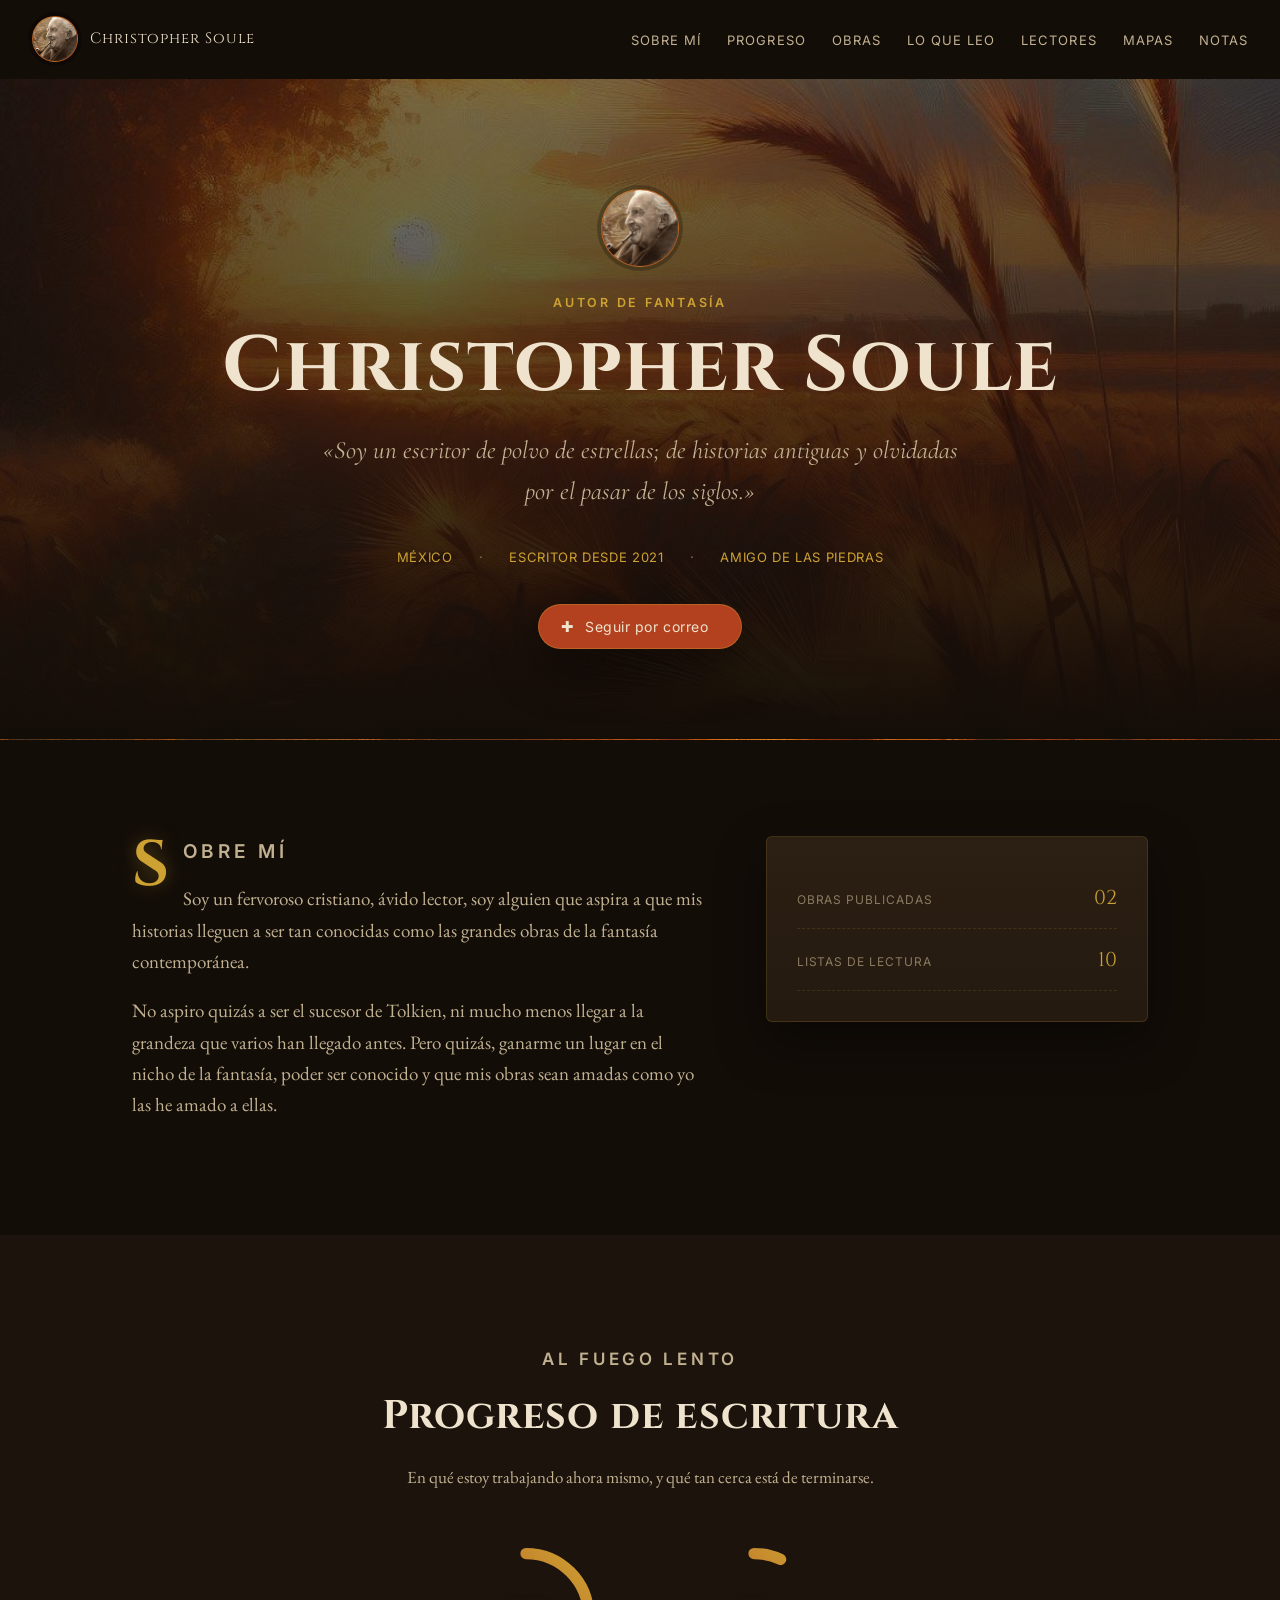
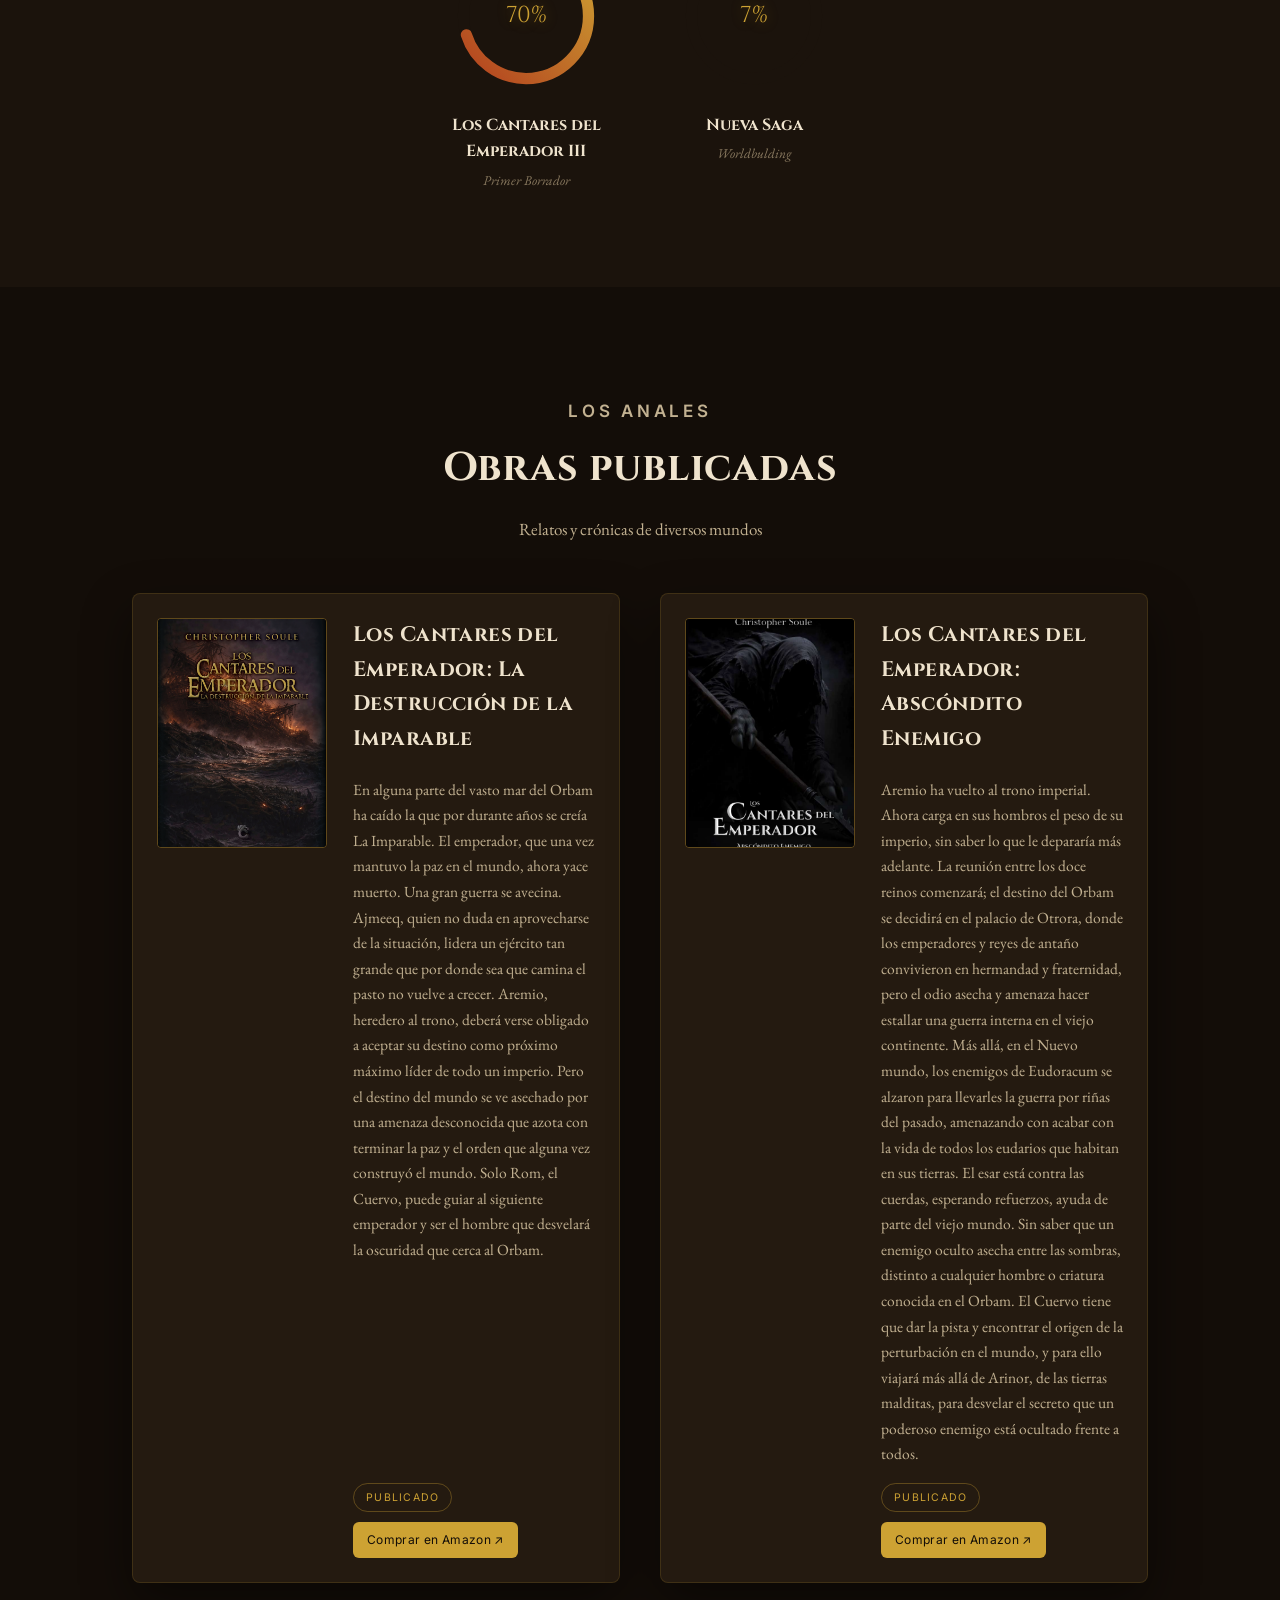
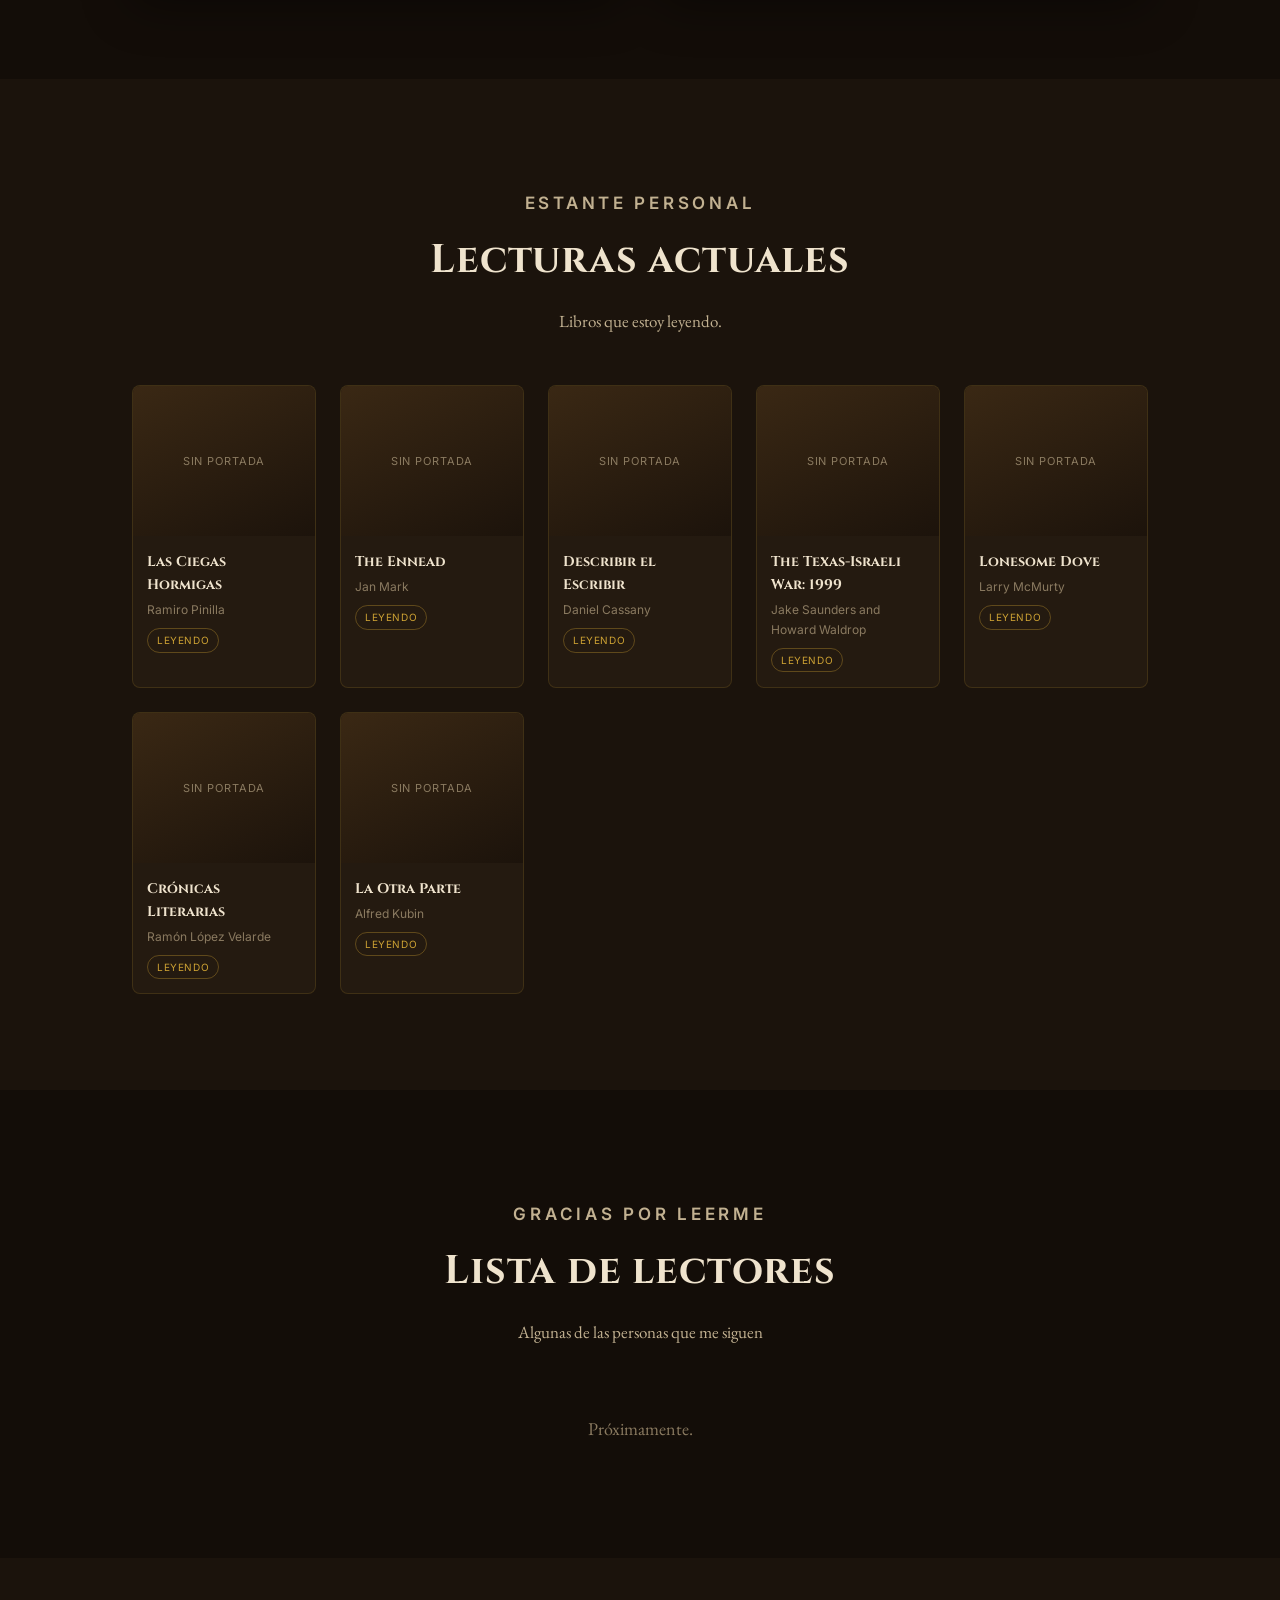
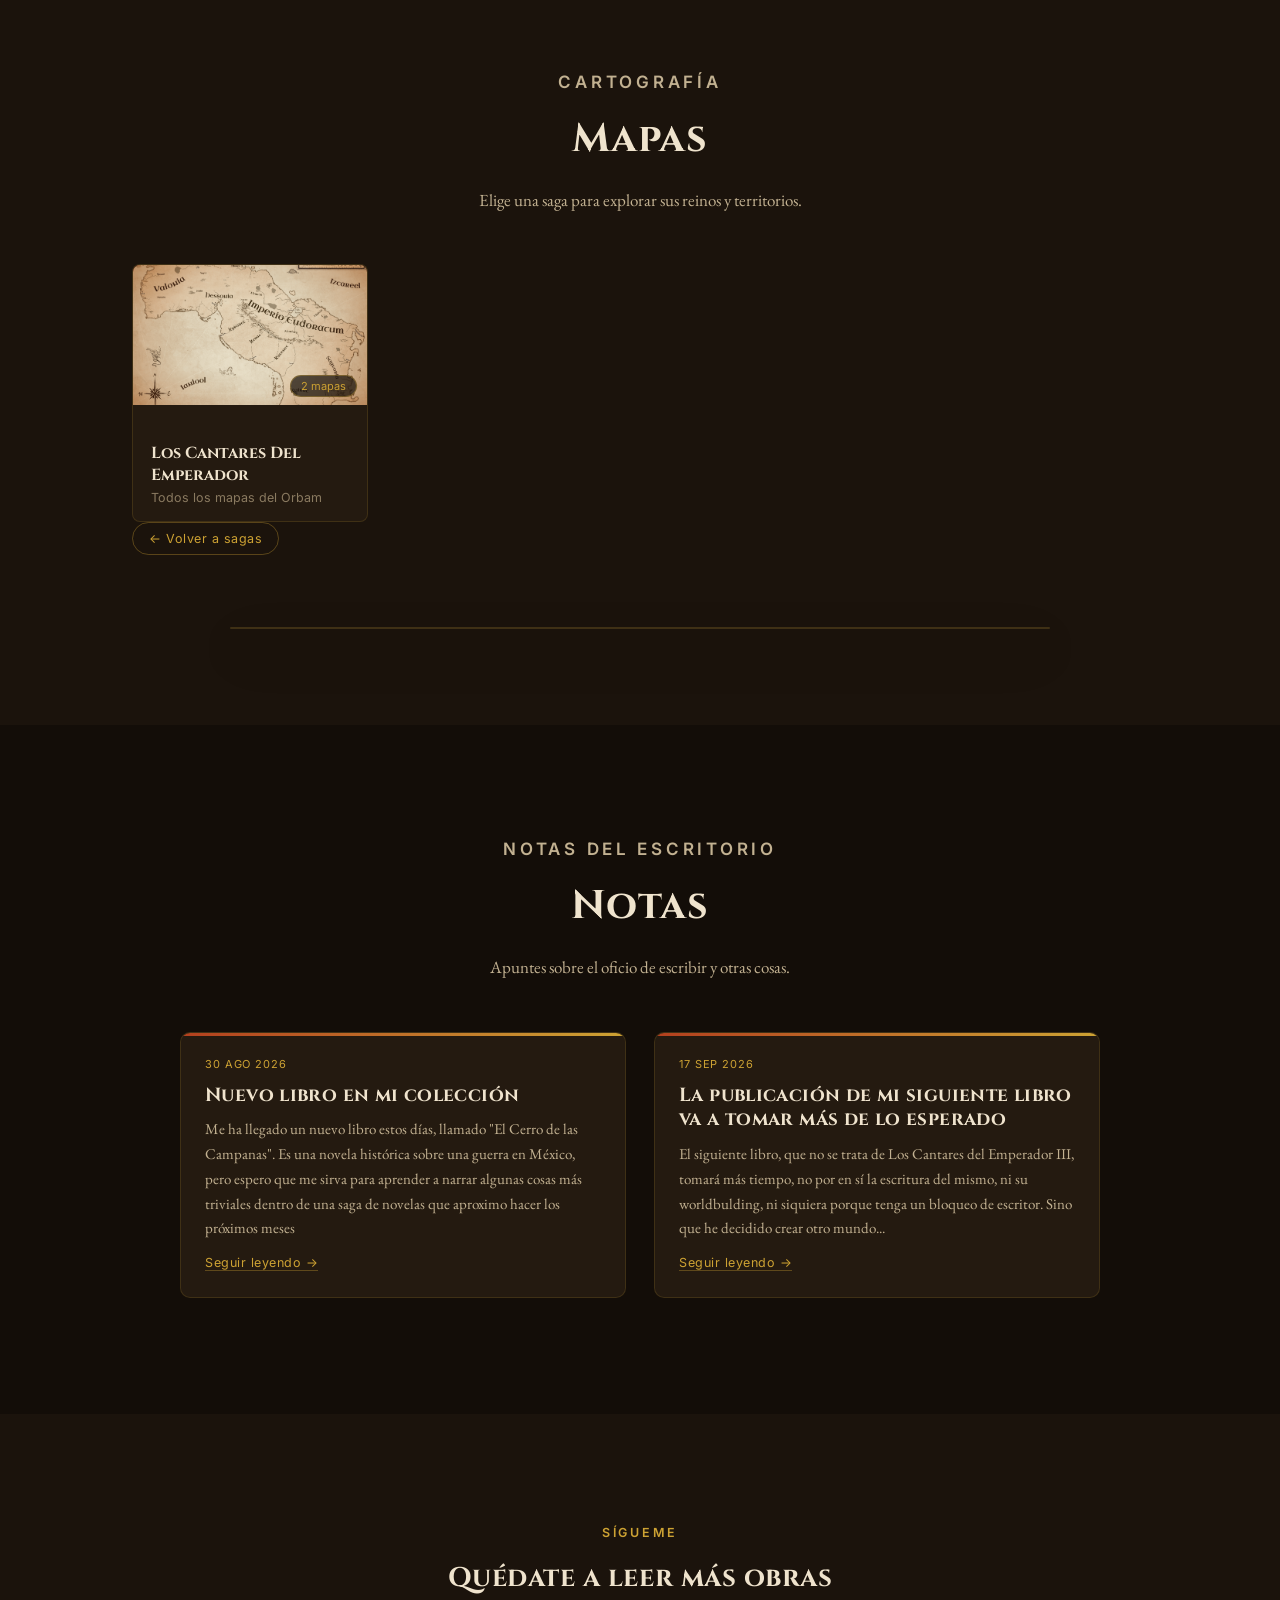
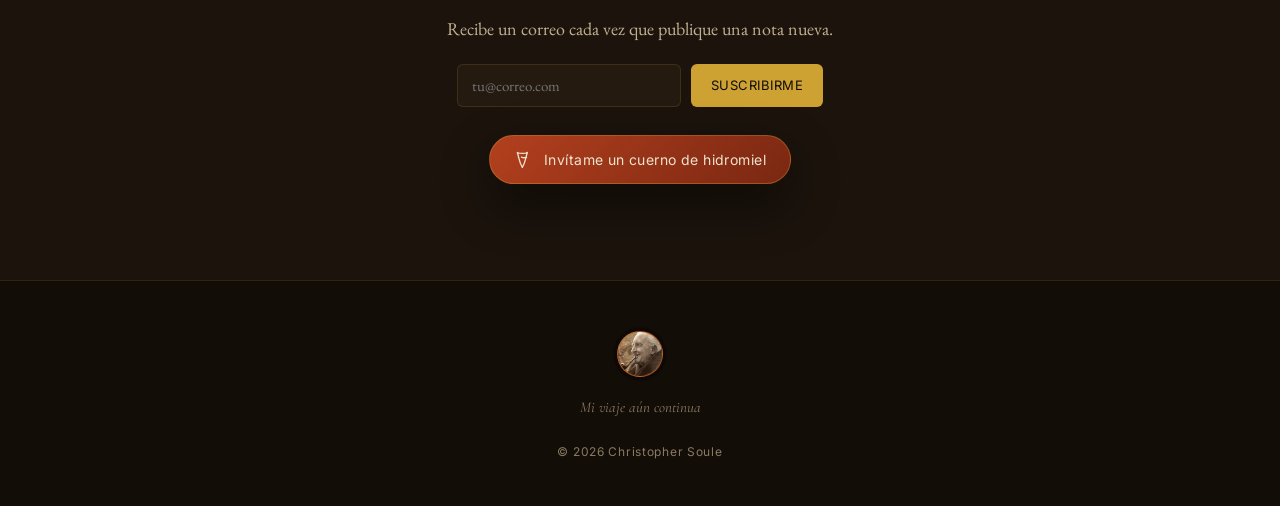
==== commit 4142e61c: "Update index.html" ====
--- a/index.html
+++ b/index.html
@@ -575,7 +575,7 @@
     <div class="row"><span class="label">Listas de lectura</span><span class="value">${escapeHtml(state.stats.listas)}</span></div>
     <div class="row"><span class="label">Seguidores</span><span class="value" id="ledgerSeguidores">…</span></div>`;
 
-  fetch('/.netlify/functions/subscriber-count')
+  fetch('https://profound-taiyaki-99994f.netlify.app/.netlify/functions/subscriber-count')
     .then(r => r.json())
     .then(d => { const el = document.getElementById('ledgerSeguidores'); if (el) el.textContent = d.count ?? '0'; })
     .catch(() => { const row = document.getElementById('ledgerSeguidores')?.closest('.row'); if (row) row.style.display = 'none'; });
@@ -879,7 +879,7 @@
 const followForm = document.getElementById('followForm');
 const followCount = document.getElementById('followCount');
 
-fetch('/.netlify/functions/subscriber-count')
+fetch('https://profound-taiyaki-99994f.netlify.app/.netlify/functions/subscriber-count')
   .then(r => r.json())
   .then(d => { followCount.textContent = (d.count ?? '0') + ' siguiendo'; })
   .catch(() => { followCount.textContent = ''; });
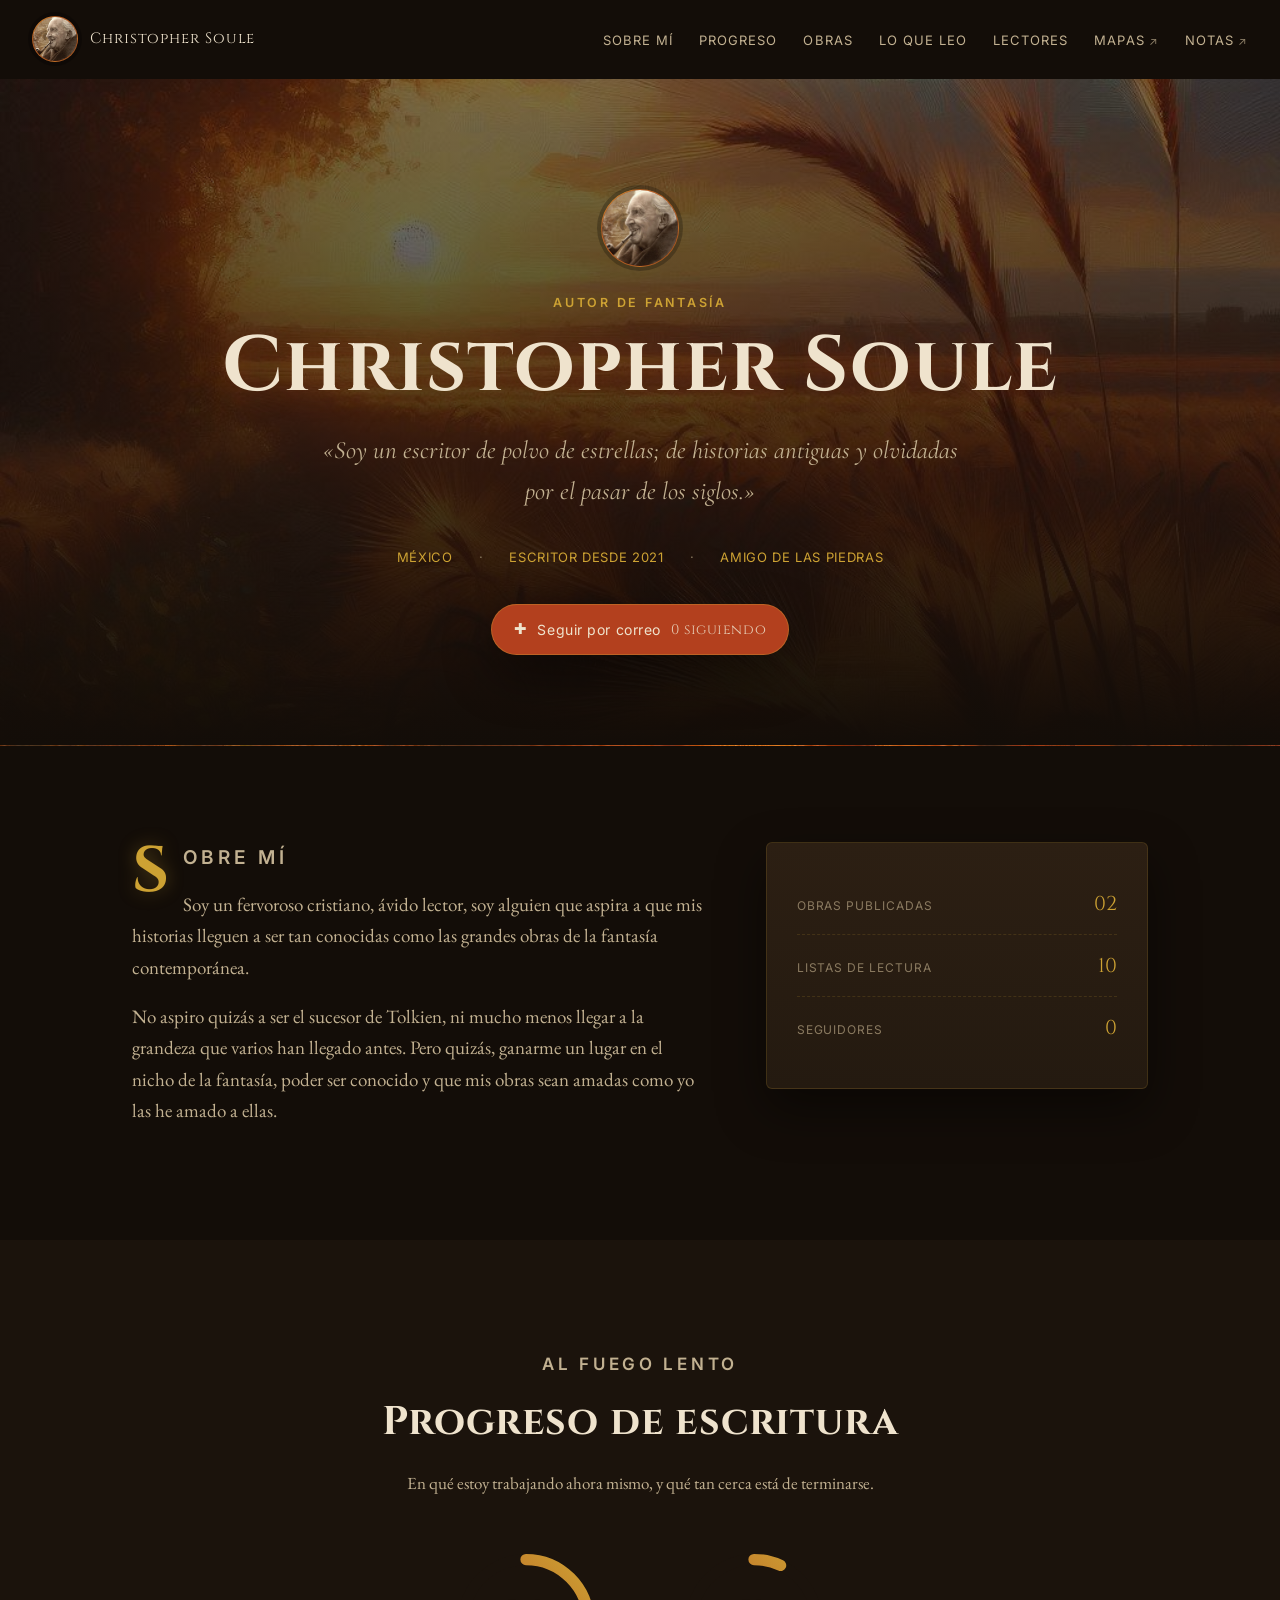
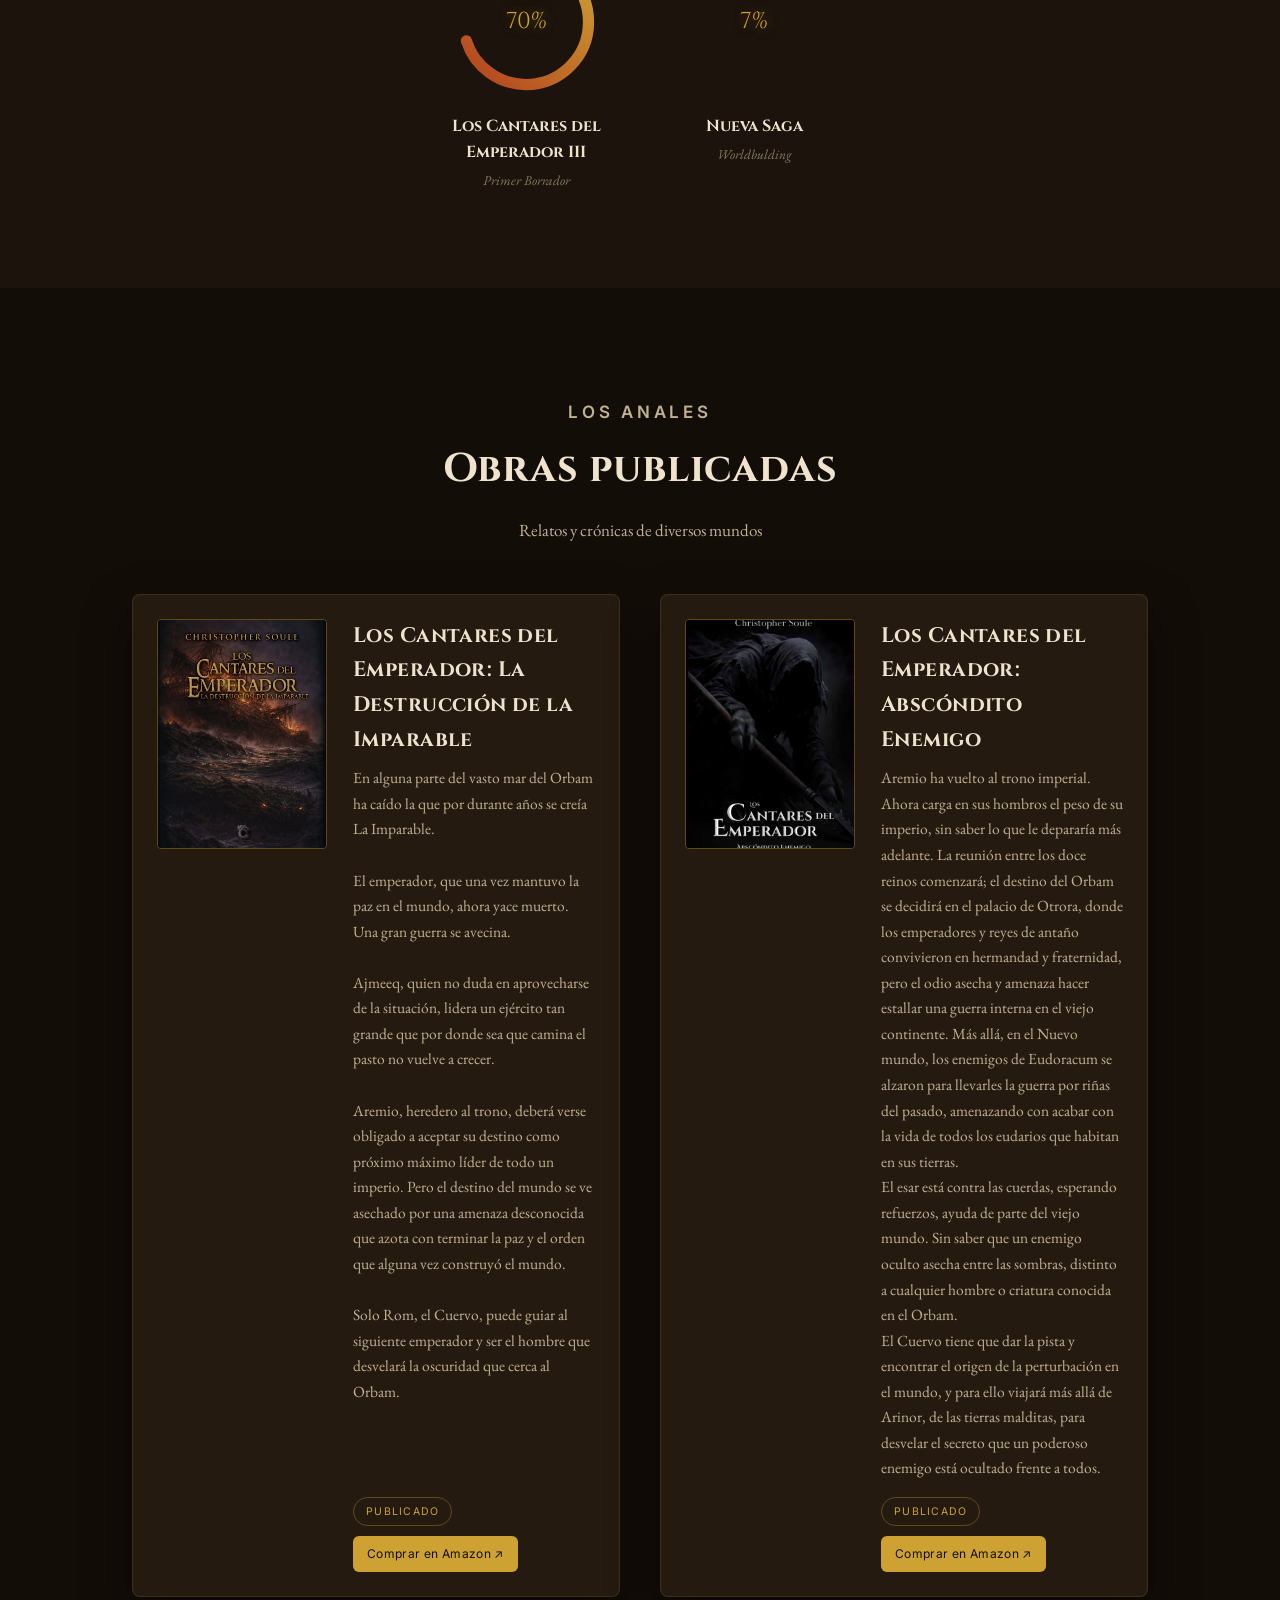
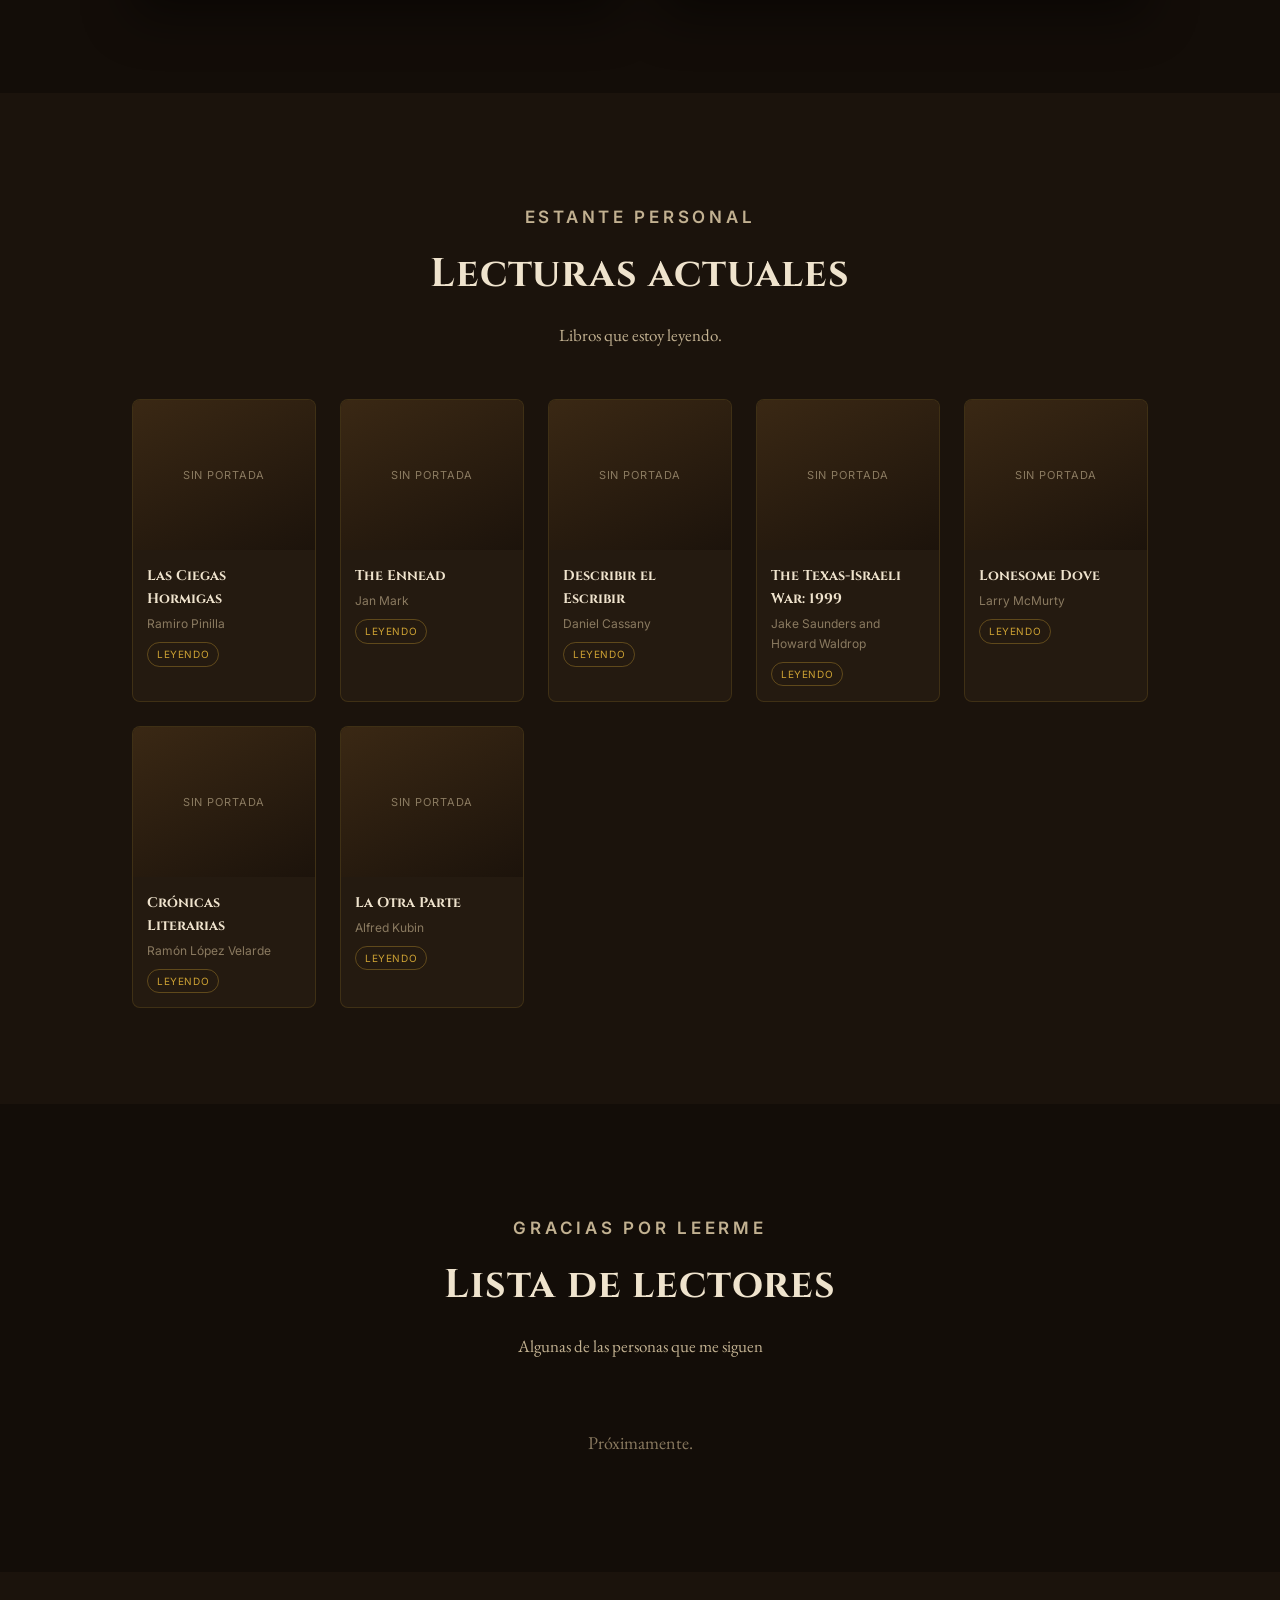
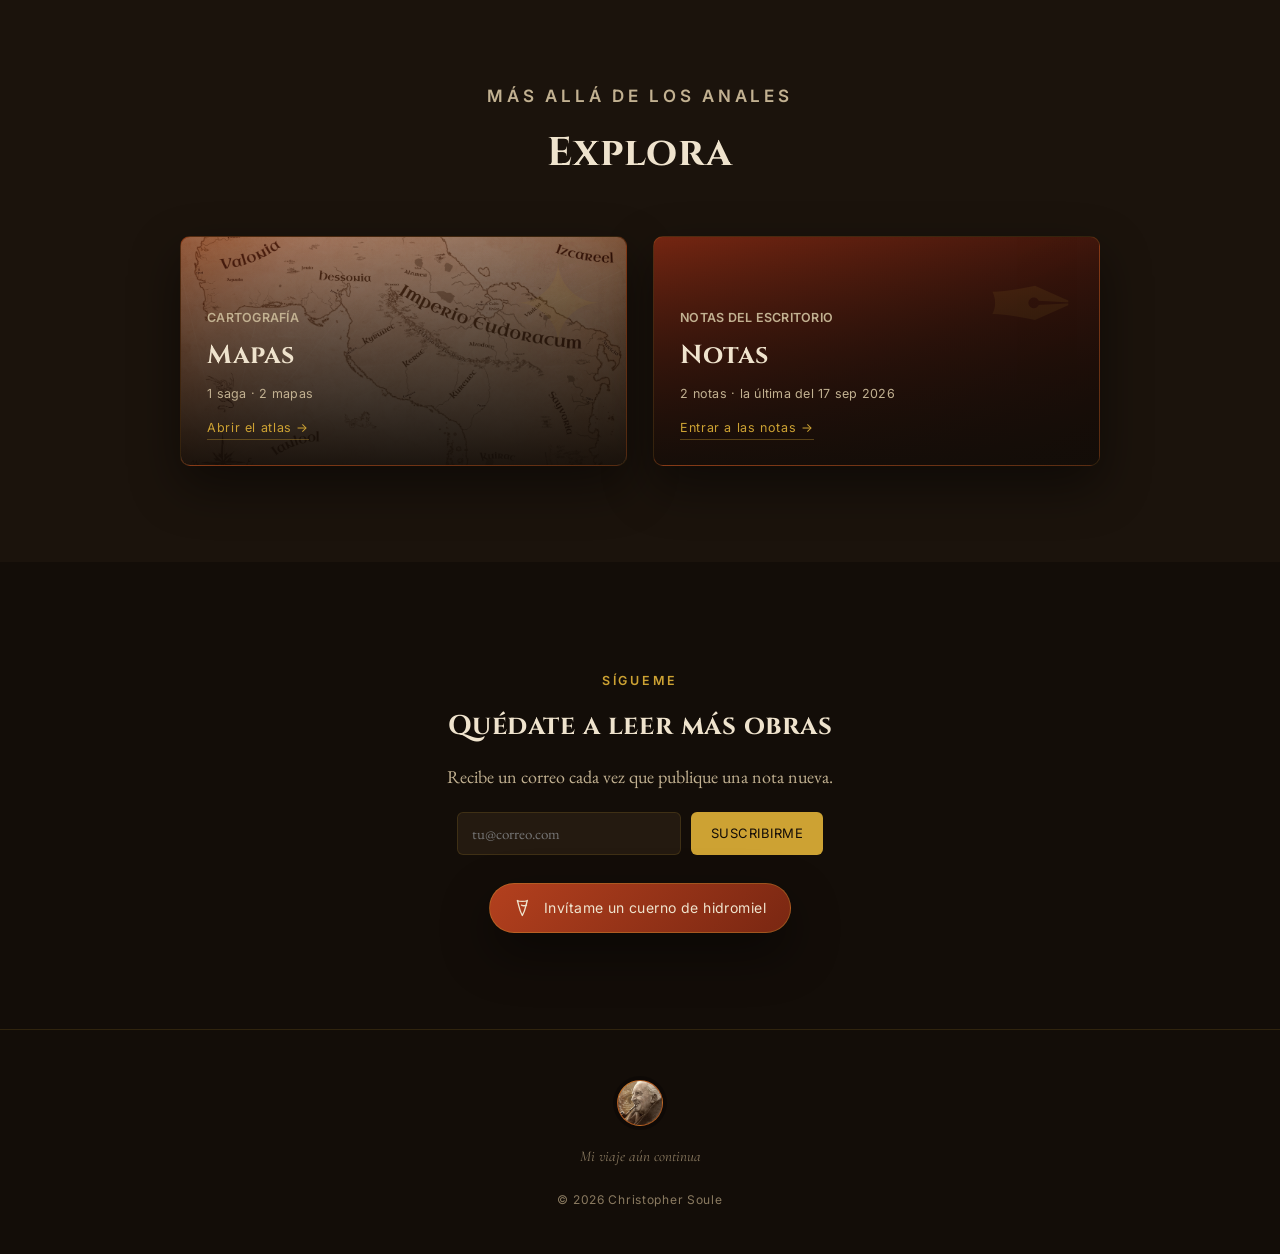
==== commit a66107b9: "Add files via upload" ====
--- a/index.html
+++ b/index.html
@@ -9,54 +9,8 @@
 <link rel="preconnect" href="https://fonts.gstatic.com" crossorigin>
 <link href="https://fonts.googleapis.com/css2?family=Cinzel:wght@400;600;700;900&family=Cormorant+Garamond:ital,wght@0,500;1,500;1,600&family=EB+Garamond:ital,wght@0,400;0,500;1,400&family=Inter:wght@500;600&display=swap" rel="stylesheet">
 <script src="https://identity.netlify.com/v1/netlify-identity-widget.js"></script>
+<link rel="stylesheet" href="assets/estilo.css">
 <style>
-  :root{
-    --bg:        #130d08;
-    --bg-1:      #1b130c;
-    --bg-2:      #241a10;
-    --bg-3:      #2c1f13;
-    --ink:       #efe3cd;
-    --ink-dim:   #c2b191;
-    --muted:     #8a7a60;
-    --ember:     #b3401e;
-    --ember-2:   #7a2712;
-    --gold:      #cda233;
-    --gold-soft: rgba(205,162,51,.35);
-    --line:      rgba(205,162,51,.16);
-    --shadow:    0 20px 50px rgba(0,0,0,.45);
-  }
-  *{ box-sizing:border-box; }
-  html{ scroll-behavior:smooth; }
-  body{ margin:0; background:var(--bg); color:var(--ink); font-family:'EB Garamond', serif; font-size:18px; line-height:1.65; -webkit-font-smoothing:antialiased; }
-  ::selection{ background:var(--ember); color:var(--ink); }
-  a{ color:inherit; }
-  img,svg{ display:block; max-width:100%; }
-  h1,h2,h3{ font-family:'Cinzel', serif; margin:0; letter-spacing:.02em; }
-  :focus-visible{ outline:2px solid var(--gold); outline-offset:3px; }
-
-  .eyebrow{ font-family:'Inter', sans-serif; font-weight:600; font-size:12.5px; letter-spacing:.22em; text-transform:uppercase; color:var(--gold); }
-  .wrap{ max-width:1080px; margin:0 auto; padding:0 32px; }
-
-  .motes{ position:fixed; inset:0; pointer-events:none; z-index:0; overflow:hidden; }
-  .mote{ position:absolute; bottom:-10px; border-radius:50%; background:radial-gradient(circle, var(--gold) 0%, rgba(205,162,51,0) 70%); opacity:0; animation:rise linear infinite; }
-  @keyframes rise{ 0%{transform:translateY(0) translateX(0);opacity:0;} 8%{opacity:.55;} 92%{opacity:.25;} 100%{transform:translateY(-110vh) translateX(var(--drift,20px));opacity:0;} }
-  @media (prefers-reduced-motion: reduce){ .mote{animation:none;display:none;} html{scroll-behavior:auto;} }
-
-  .sigil{ width:46px; height:46px; border-radius:50%; flex:none; display:flex; align-items:center; justify-content:center; overflow:hidden;
-    background:radial-gradient(circle at 32% 28%, #d8862f 0%, var(--ember) 45%, var(--ember-2) 100%);
-    border:1px solid var(--gold-soft); box-shadow:0 0 0 4px rgba(0,0,0,.25), inset 0 0 8px rgba(0,0,0,.5); }
-  .sigil span{ font-family:'Cinzel', serif; font-weight:700; font-size:14px; color:var(--ink); letter-spacing:.03em; }
-  .sigil img{ width:100%; height:100%; object-fit:cover; }
-  .sigil.lg{ width:78px; height:78px; } .sigil.lg span{ font-size:22px; }
-
-  nav{ position:sticky; top:0; z-index:20; display:flex; align-items:center; justify-content:space-between; padding:16px 32px; background:rgba(19,13,8,0); border-bottom:1px solid transparent; transition:background .35s ease, border-color .35s ease; }
-  nav.scrolled{ background:rgba(19,13,8,.86); backdrop-filter:blur(10px); border-bottom:1px solid var(--line); }
-  .brand{ display:flex; align-items:center; gap:12px; text-decoration:none; }
-  .brand-name{ font-family:'Cinzel', serif; font-size:15px; letter-spacing:.06em; color:var(--ink); }
-  .navlinks{ display:flex; gap:26px; list-style:none; margin:0; padding:0; }
-  .navlinks a{ font-family:'Inter', sans-serif; font-size:13px; letter-spacing:.08em; text-transform:uppercase; text-decoration:none; color:var(--ink-dim); padding-bottom:3px; border-bottom:1px solid transparent; transition:.25s; }
-  .navlinks a:hover{ color:var(--gold); border-color:var(--gold-soft); }
-
   header.hero{ position:relative; z-index:1; padding:110px 32px 90px; text-align:center; overflow:hidden;
     background:radial-gradient(ellipse 90% 55% at 50% -10%, rgba(179,64,30,.30), transparent 60%), radial-gradient(ellipse 70% 40% at 50% 110%, rgba(122,39,18,.28), transparent 60%), var(--bg);
     border-bottom:1px solid var(--line); }
@@ -71,23 +25,8 @@
   .hero .meta{ margin-top:34px; display:flex; flex-wrap:wrap; justify-content:center; gap:10px 26px; font-family:'Inter', sans-serif; font-size:13px; letter-spacing:.05em; color:var(--muted); text-transform:uppercase; }
   .hero .meta span{ color:var(--gold); }
   .follow-wrap{ margin-top:36px; }
-  .followbtn{
-    display:inline-flex; align-items:center; gap:10px;
-    background:var(--ember); color:var(--ink); border:1px solid var(--gold-soft);
-    border-radius:999px; padding:12px 22px; font-family:'Inter',sans-serif; font-size:14px;
-    letter-spacing:.04em; box-shadow:var(--shadow); transition:.2s; cursor:pointer;
-  }
-  .followbtn:hover{ background:#c9481f; transform:translateY(-1px); }
-  .followbtn-icon{ display:inline-block; font-size:15px; }
-  .followbtn-count{ font-family:'Cinzel',serif; color:var(--ink); opacity:.85; }
-  .follow-form{ display:none; gap:10px; justify-content:center; margin-top:16px; flex-wrap:wrap; }
+  .follow-form{ display:none; margin-top:16px; }
   .follow-form.open{ display:flex; }
-  .follow-form input{ background:var(--bg-2); border:1px solid var(--line); border-radius:6px; color:var(--ink);
-    padding:11px 14px; font-family:'EB Garamond',serif; font-size:15px; min-width:220px; }
-  .follow-form input:focus{ border-color:var(--gold-soft); outline:none; }
-  .follow-form button{ background:var(--gold); color:var(--bg); border:none; border-radius:6px; padding:11px 20px;
-    font-family:'Inter',sans-serif; font-size:13px; letter-spacing:.04em; text-transform:uppercase; }
-  .follow-form button:hover{ background:#e0b23c; }
 
   section{ position:relative; z-index:1; padding:96px 0; }
   section:nth-of-type(even){ background:var(--bg-1); }
@@ -114,35 +53,27 @@
   .tome-body{ display:flex; flex-direction:column; min-width:0; }
   .tome-body h3{ font-size:21px; margin-bottom:8px; }
   .tome-stats{ display:flex; gap:16px; font-family:'Inter', sans-serif; font-size:12.5px; color:var(--muted); margin-bottom:12px; flex-wrap:wrap; }
-  .tome-body p.desc{ color:var(--ink-dim); font-size:15.5px; margin:0 0 16px; flex:1; }
-  .tome-foot{ display:flex; align-items:center; justify-content:space-between; }
+  .tome-stats:empty{ display:none; }
+  .tome-body p.desc{ color:var(--ink-dim); font-size:15.5px; margin:0 0 16px; flex:1; white-space:pre-line; }
+  .tome-foot{ display:flex; align-items:center; justify-content:space-between; flex-wrap:wrap; gap:10px; }
   .seal{ font-family:'Inter', sans-serif; font-size:10.5px; letter-spacing:.12em; text-transform:uppercase; color:var(--gold); border:1px solid var(--gold-soft); border-radius:999px; padding:5px 12px; white-space:nowrap; }
   .buylink{ font-family:'Inter',sans-serif; font-size:12px; letter-spacing:.03em; text-decoration:none; color:var(--bg);
     background:var(--gold); border-radius:6px; padding:8px 14px; white-space:nowrap; }
   .buylink:hover{ background:#e0b23c; }
-  .tome-foot{ flex-wrap:wrap; gap:10px; }
-
-  .support-btn{ display:inline-flex; align-items:center; gap:10px; margin-top:28px;
-    background:linear-gradient(135deg, var(--ember), var(--ember-2)); color:var(--ink);
-    border:1px solid var(--gold-soft); border-radius:999px; padding:12px 24px;
-    font-family:'Inter',sans-serif; font-size:14px; letter-spacing:.03em; text-decoration:none; box-shadow:var(--shadow); transition:.2s; }
-  .support-btn:hover{ transform:translateY(-1px); border-color:var(--gold); }
-  .support-btn svg{ width:20px; height:20px; }
 
   .grid-cards{ display:grid; grid-template-columns:repeat(auto-fill, minmax(150px,1fr)); gap:24px; }
 
-  /* progreso de escritura — anillos tipo sello, en fila horizontal */
   .progress-list{ display:flex; flex-wrap:wrap; justify-content:center; gap:40px 48px; max-width:900px; margin:0 auto; }
   .progress-item{ width:180px; text-align:center; }
   .ring-wrap{ position:relative; width:150px; height:150px; margin:0 auto 16px; }
   .ring-wrap svg{ width:100%; height:100%; }
   .ring-bg{ fill:none; stroke:var(--bg-1); stroke-width:9; }
-  .ring-fill{ fill:none; stroke-width:9; stroke-linecap:round;
-    transform:rotate(-90deg); transform-origin:50% 50%; transition:stroke-dashoffset 1.1s ease; }
+  .ring-fill{ fill:none; stroke-width:9; stroke-linecap:round; transform:rotate(-90deg); transform-origin:50% 50%; transition:stroke-dashoffset 1.1s ease; }
   .ring-pct{ position:absolute; inset:0; display:flex; align-items:center; justify-content:center;
     font-family:'Cinzel',serif; font-size:23px; color:var(--gold); text-shadow:0 0 14px var(--gold-soft); }
-  .progress-item h4{ font-family:'Cinzel',serif; font-size:16px; margin-bottom:4px; }
+  .progress-item h4{ font-family:'Cinzel',serif; font-size:16px; margin:0 0 4px; }
   .progress-note{ color:var(--muted); font-size:13.5px; margin:0; font-style:italic; }
+
   .book-card{ background:var(--bg-2); border:1px solid var(--line); border-radius:8px; overflow:hidden; }
   .book-card .thumb{ height:150px; position:relative; overflow:hidden; }
   .book-card .thumb img{ position:absolute; inset:0; width:100%; height:100%; object-fit:cover; }
@@ -153,98 +84,32 @@
   .status-pill{ display:inline-block; margin-top:8px; font-family:'Inter',sans-serif; font-size:10px; text-transform:uppercase; letter-spacing:.06em; padding:3px 9px; border-radius:999px; border:1px solid var(--gold-soft); color:var(--gold); }
 
   .readers-grid{ display:flex; flex-wrap:wrap; gap:26px; justify-content:center; }
-
-  /* mapas interactivos, agrupados por saga */
-  .saga-grid{ display:grid; grid-template-columns:repeat(auto-fill, minmax(220px,1fr)); gap:24px; }
-  .saga-card{ background:var(--bg-2); border:1px solid var(--line); border-radius:8px; overflow:hidden; text-align:left;
-    cursor:pointer; padding:0; width:100%; color:inherit; transition:.2s; }
-  .saga-card:hover{ border-color:var(--gold-soft); transform:translateY(-2px); }
-  .saga-thumb{ height:140px; position:relative; background:linear-gradient(155deg, #7a2712 0%, #3a140b 55%, #150a06 100%); overflow:hidden; }
-  .saga-thumb img{ position:absolute; inset:0; width:100%; height:100%; object-fit:cover; }
-  .saga-thumb .count{ position:absolute; bottom:8px; right:10px; font-family:'Inter',sans-serif; font-size:11px;
-    color:var(--gold); background:rgba(19,13,8,.7); border:1px solid var(--gold-soft); border-radius:999px; padding:3px 10px; }
-  .saga-card .info{ padding:16px 18px; }
-  .saga-card h4{ font-family:'Cinzel',serif; font-size:16px; margin-bottom:4px; }
-  .saga-card p{ font-family:'Inter',sans-serif; font-size:12.5px; color:var(--muted); margin:0; }
-  .map-back{ display:inline-flex; align-items:center; gap:8px; background:transparent; border:1px solid var(--gold-soft);
-    color:var(--gold); border-radius:999px; padding:8px 16px; font-family:'Inter',sans-serif; font-size:12.5px;
-    letter-spacing:.04em; margin-bottom:24px; }
-  .map-back:hover{ background:rgba(205,162,51,.1); }
-  .saga-title-active{ text-align:center; margin-bottom:22px; }
-  .saga-title-active h3{ font-family:'Cinzel',serif; font-size:22px; color:var(--gold); }
-
-  .map-tabs{ display:flex; gap:10px; justify-content:center; flex-wrap:wrap; margin-bottom:26px; }
-  .map-tab{ background:transparent; border:1px solid var(--gold-soft); color:var(--ink-dim); border-radius:999px;
-    padding:8px 18px; font-family:'Inter',sans-serif; font-size:12.5px; letter-spacing:.05em; text-transform:uppercase; }
-  .map-tab.active{ background:var(--gold); color:var(--bg); border-color:var(--gold); }
-  .map-stage{ position:relative; max-width:820px; margin:0 auto; border:1px solid var(--line); border-radius:8px;
-    overflow:hidden; box-shadow:var(--shadow); background:var(--bg-2); touch-action:none; cursor:grab; }
-  .map-stage.dragging{ cursor:grabbing; }
-  #mapInner{ position:relative; transform-origin:0 0; will-change:transform; }
-  .map-stage img{ width:100%; display:block; pointer-events:none; user-select:none; }
-  .map-zoom-controls{ position:absolute; right:12px; bottom:12px; display:flex; flex-direction:column; gap:6px; z-index:5; }
-  .map-zoom-btn{ width:34px; height:34px; border-radius:6px; background:rgba(19,13,8,.78);
-    border:1px solid var(--gold-soft); color:var(--gold); font-size:17px; line-height:1; cursor:pointer; font-family:'Inter',sans-serif; }
-  .map-zoom-btn:hover{ background:rgba(19,13,8,.95); }
-  .map-zoom-hint{ position:absolute; left:12px; bottom:12px; font-family:'Inter',sans-serif; font-size:11px;
-    color:var(--muted); background:rgba(19,13,8,.6); padding:4px 10px; border-radius:999px; pointer-events:none; }
-  .map-empty{ padding:80px 20px; text-align:center; color:var(--muted); font-family:'Inter',sans-serif; font-size:13px; }
-  .map-pin{ position:absolute; width:18px; height:18px; margin:-9px 0 0 -9px; border-radius:50%;
-    background:var(--ember); border:2px solid var(--gold); box-shadow:0 0 0 4px rgba(0,0,0,.35), 0 0 14px rgba(205,162,51,.6);
-    cursor:pointer; transition:transform .15s; }
-  .map-pin:hover, .map-pin.active{ transform:scale(1.25); }
-  .map-pin:focus-visible{ outline:2px solid var(--gold); outline-offset:3px; }
-  .map-lore{ max-width:820px; margin:22px auto 0; background:var(--bg-2); border:1px solid var(--line);
-    border-radius:8px; padding:22px 26px; display:none; }
-  .map-lore.open{ display:block; }
-  .map-lore h4{ font-family:'Cinzel',serif; font-size:18px; margin-bottom:8px; color:var(--gold); }
-  .map-lore p{ color:var(--ink-dim); margin:0; font-size:15.5px; }
   .reader{ text-align:center; width:96px; }
   .reader .av{ width:64px; height:64px; border-radius:50%; margin:0 auto 8px; overflow:hidden; background:radial-gradient(circle at 32% 28%, #8a7a60, #3a2f22); border:1px solid var(--gold-soft); display:flex; align-items:center; justify-content:center; font-family:'Cinzel',serif; color:var(--ink); }
   .reader .av img{ width:100%; height:100%; object-fit:cover; }
   .reader .name{ font-family:'Inter', sans-serif; font-size:12px; color:var(--ink-dim); }
   .reader .note{ font-family:'Cormorant Garamond', serif; font-style:italic; font-size:12.5px; color:var(--muted); margin-top:2px; }
 
-  .notes-grid{ display:grid; grid-template-columns:repeat(auto-fit, minmax(270px,1fr)); gap:28px; max-width:920px; margin:0 auto; }
-  .note-card{ background:var(--bg-2); border:1px solid var(--line); border-radius:10px; overflow:hidden;
-    display:flex; flex-direction:column; position:relative; transition:transform .25s, border-color .25s, box-shadow .25s; }
-  .note-card::before{ content:''; position:absolute; top:0; left:0; right:0; height:3px;
-    background:linear-gradient(90deg, var(--ember), var(--gold)); }
-  .note-card:hover{ transform:translateY(-4px); border-color:var(--gold-soft); box-shadow:var(--shadow); }
-  .note-img{ width:100%; aspect-ratio:16/9; object-fit:cover; display:block; }
-  .note-body{ padding:22px 24px 26px; display:flex; flex-direction:column; flex:1; }
-  .note-date{ font-family:'Inter', sans-serif; font-size:11px; letter-spacing:.08em; text-transform:uppercase; color:var(--gold); margin-bottom:10px; }
-  .note-body h3{ font-size:19px; line-height:1.3; margin-bottom:10px; }
-  .note-excerpt{ color:var(--ink-dim); font-size:15px; margin:0; }
-  .note-full{ color:var(--ink-dim); font-size:15px; margin:10px 0 0; white-space:pre-line; display:none; }
-  .note-full.open{ display:block; }
-  .note-readmore{ margin-top:14px; align-self:flex-start; background:none; border:none; color:var(--gold);
-    font-family:'Inter',sans-serif; font-size:12.5px; letter-spacing:.04em; cursor:pointer; padding:0;
-    border-bottom:1px solid var(--gold-soft); }
-  .note-readmore:hover{ border-color:var(--gold); }
-  .notes-more{ text-align:center; margin-top:38px; }
-  .notes-more-btn{ display:inline-flex; align-items:center; gap:9px; background:transparent; border:1px solid var(--gold-soft);
-    color:var(--gold); border-radius:999px; padding:11px 24px; font-family:'Inter',sans-serif; font-size:13px;
-    letter-spacing:.05em; cursor:pointer; transition:.2s; }
-  .notes-more-btn:hover{ background:rgba(205,162,51,.08); }
-  .notes-more-btn .arrow{ display:inline-block; transition:transform .25s; }
-  .notes-more-btn.expanded .arrow{ transform:rotate(180deg); }
+  /* "portales": puertas compactas a Mapas y Notas (no crecen con el contenido) */
+  .puertas{ display:grid; grid-template-columns:1fr 1fr; gap:26px; max-width:920px; margin:0 auto; }
+  @media (max-width:700px){ .puertas{ grid-template-columns:1fr; } }
+  .puerta{ position:relative; display:flex; align-items:flex-end; min-height:230px; border-radius:10px; overflow:hidden; text-decoration:none;
+    border:1px solid var(--line); background:linear-gradient(155deg, #7a2712 0%, #3a140b 55%, #150a06 100%); box-shadow:var(--shadow); transition:transform .25s, border-color .25s; }
+  .puerta:hover{ transform:translateY(-3px); border-color:var(--gold-soft); }
+  .puerta .bgimg{ position:absolute; inset:0; width:100%; height:100%; object-fit:cover; opacity:.55; transition:transform .8s, opacity .3s; }
+  .puerta:hover .bgimg{ transform:scale(1.05); opacity:.7; }
+  .puerta .glyph{ position:absolute; right:22px; top:18px; font-family:'Cinzel',serif; font-size:110px; line-height:1; color:var(--gold); opacity:.12; }
+  .puerta::after{ content:''; position:absolute; inset:0; background:linear-gradient(180deg, rgba(19,13,8,.05) 0%, rgba(19,13,8,.92) 100%); }
+  .puerta .txt{ position:relative; z-index:1; padding:24px 26px; width:100%; }
+  .puerta h3{ font-size:26px; margin:6px 0 6px; }
+  .puerta p{ margin:0; font-family:'Inter',sans-serif; font-size:12.5px; color:var(--ink-dim); letter-spacing:.02em; }
+  .puerta .go{ display:inline-block; margin-top:14px; font-family:'Inter',sans-serif; font-size:12.5px; color:var(--gold); letter-spacing:.05em; border-bottom:1px solid var(--gold-soft); }
 
   .contact-box{ max-width:560px; margin:0 auto; text-align:center; }
-  .subscribe-form{ display:flex; gap:10px; justify-content:center; margin-top:20px; flex-wrap:wrap; }
-  .subscribe-form input{ background:var(--bg-2); border:1px solid var(--line); border-radius:6px; color:var(--ink);
-    padding:11px 14px; font-family:'EB Garamond',serif; font-size:15px; min-width:220px; }
-  .subscribe-form input:focus{ border-color:var(--gold-soft); outline:none; }
-  .subscribe-form button{ background:var(--gold); color:var(--bg); border:none; border-radius:6px; padding:11px 20px;
-    font-family:'Inter',sans-serif; font-size:13px; letter-spacing:.04em; text-transform:uppercase; }
-  .subscribe-form button:hover{ background:#e0b23c; }
-
-  footer{ padding:50px 32px 32px; text-align:center; border-top:1px solid var(--line); position:relative; z-index:1; }
-  footer .credo{ font-family:'Cormorant Garamond', serif; font-style:italic; color:var(--muted); font-size:15px; max-width:420px; margin:18px auto 0; }
-
-  @media (max-width:860px){ .bio-grid, .works{ grid-template-columns:1fr; } .navlinks{ display:none; } }
+
+  @media (max-width:860px){ .bio-grid, .works{ grid-template-columns:1fr; } }
   @media (max-width:560px){
-    .hero{ padding:96px 22px 70px; } section{ padding:70px 0; } .wrap{ padding:0 22px; }
+    .hero{ padding:96px 22px 70px; } section{ padding:70px 0; }
     .tome{ grid-template-columns:1fr; } .cover{ height:190px; }
   }
 </style>
@@ -265,38 +130,38 @@
 
 <div class="motes" id="motes"></div>
 
-<nav id="nav">
+<nav class="topnav" id="nav">
   <a class="brand" href="#top">
-    <div class="sigil" id="navAvatar"><span>SZ</span></div>
+    <div class="sigil" id="navAvatar"><span>CS</span></div>
     <span class="brand-name" id="navName">Christopher Soule</span>
   </a>
-  <ul class="navlinks">
+  <ul class="navlinks collapsible">
     <li><a href="#sobre-mi">Sobre mí</a></li>
     <li><a href="#progreso">Progreso</a></li>
     <li><a href="#obras">Obras</a></li>
     <li><a href="#lecturas">Lo que leo</a></li>
     <li><a href="#lectores">Lectores</a></li>
-    <li><a href="#mapas">Mapas</a></li>
-    <li><a href="#bitacora" id="navNotasLink">Notas</a></li>
+    <li><a href="mapas.html" class="salida">Mapas</a></li>
+    <li><a href="notas.html" class="salida" id="navNotasLink">Notas</a></li>
   </ul>
 </nav>
 
 <header class="hero" id="top">
   <div class="banner-veil"></div>
-  <div class="hero-sigil sigil lg" id="heroAvatar" style="margin-left:auto;margin-right:auto;"><span>SZ</span></div>
-  <p class="eyebrow" id="heroEyebrow">Mundos de fantasía</p>
+  <div class="hero-sigil sigil lg" id="heroAvatar"><span>CS</span></div>
+  <p class="eyebrow" id="heroEyebrow">Autor de Fantasía</p>
   <h1 id="heroName">Christopher Soule</h1>
-  <p class="tagline" id="heroTagline">«Soy un escritor de polvo y anales olvidados por el pasar de los siglos.»</p>
+  <p class="tagline" id="heroTagline"></p>
   <div class="meta" id="heroMeta"></div>
   <div class="follow-wrap" id="followWrap">
-    <button class="followbtn" id="followBtn">
+    <button class="followbtn" id="followBtn" aria-expanded="false" aria-controls="followForm">
       <span class="followbtn-icon">✚</span>
       <span>Seguir por correo</span>
-      <span class="followbtn-count" id="followCount">…</span>
+      <span class="followbtn-count" id="followCount"></span>
     </button>
-    <form class="follow-form" id="followForm" action="https://buttondown.com/api/emails/embed-subscribe/Christopher_Soule"
-      method="post" target="popupwindow" onsubmit="window.open('https://buttondown.com/Christopher_Soule','popupwindow')">
-      <input type="email" name="email" placeholder="tu@correo.com" required>
+    <form class="follow-form subscribe-form" id="followForm" data-buttondown
+      action="https://buttondown.com/api/emails/embed-subscribe/Christopher_Soule" method="post" target="popupwindow">
+      <input type="email" name="email" placeholder="tu@correo.com" required aria-label="Tu correo">
       <button type="submit">Confirmar</button>
     </form>
   </div>
@@ -305,17 +170,17 @@
 <section id="sobre-mi">
   <div class="wrap">
     <div class="bio-grid">
-      <div class="bio-text reveal" id="bioText">
+      <div class="bio-text" id="bioText">
         <p class="eyebrow" style="margin-bottom:16px;">Sobre mí</p>
       </div>
-      <div class="ledger reveal" id="ledger"></div>
+      <div class="ledger" id="ledger"></div>
     </div>
   </div>
 </section>
 
 <section id="progreso">
   <div class="wrap">
-    <div class="section-head reveal">
+    <div class="section-head">
       <p class="eyebrow">Al fuego lento</p>
       <h2>Progreso de escritura</h2>
       <p>En qué estoy trabajando ahora mismo, y qué tan cerca está de terminarse.</p>
@@ -326,10 +191,10 @@
 
 <section id="obras">
   <div class="wrap">
-    <div class="section-head reveal">
+    <div class="section-head">
       <p class="eyebrow">Los anales</p>
       <h2 id="obrasTitle">Obras publicadas</h2>
-      <p id="obrasSubtitle">Relatos y mundos.</p>
+      <p id="obrasSubtitle"></p>
     </div>
     <div class="works" id="worksGrid"></div>
   </div>
@@ -337,10 +202,10 @@
 
 <section id="lecturas">
   <div class="wrap">
-    <div class="section-head reveal">
+    <div class="section-head">
       <p class="eyebrow">Estante personal</p>
       <h2 id="lecturasTitle">Lecturas actuales</h2>
-      <p id="lecturasSubtitle">Libros que estoy leyendo.</p>
+      <p id="lecturasSubtitle"></p>
     </div>
     <div class="grid-cards" id="readingGrid"></div>
   </div>
@@ -348,7 +213,7 @@
 
 <section id="lectores">
   <div class="wrap">
-    <div class="section-head reveal">
+    <div class="section-head">
       <p class="eyebrow">Gracias por leerme</p>
       <h2 id="lectoresTitle">Lista de lectores</h2>
       <p id="lectoresSubtitle"></p>
@@ -357,77 +222,48 @@
   </div>
 </section>
 
-<section id="mapas">
-  <div class="wrap">
-    <div class="section-head reveal">
-      <p class="eyebrow">Cartografía</p>
-      <h2>Mapas</h2>
-      <p id="mapasIntro">Elige una saga para explorar sus reinos y territorios.</p>
-    </div>
-
-    <div id="sagaGrid" class="saga-grid"></div>
-
-    <div id="mapViewer" class="hidden-block">
-      <button class="map-back" id="mapBackBtn">← Volver a sagas</button>
-      <div class="saga-title-active"><h3 id="sagaActiveTitle"></h3></div>
-      <div class="map-tabs" id="mapTabs"></div>
-      <div class="map-stage" id="mapStage"></div>
-      <div class="map-lore" id="mapLore"></div>
-    </div>
-  </div>
-</section>
-
-<section id="bitacora">
-  <div class="wrap">
-    <div class="section-head reveal">
-      <p class="eyebrow">Notas del escritorio</p>
-      <h2 id="notasTitle">Notas</h2>
-      <p id="notasSubtitle">Apuntes sobre las cosas nuevas que adquiero.</p>
-    </div>
-    <div class="notes-grid" id="entriesList"></div>
-    <div class="notes-more" id="notesMoreWrap" style="display:none;">
-      <button class="notes-more-btn" id="notesMoreBtn"><span>Ver más notas</span><span class="arrow">▾</span></button>
-    </div>
-
-    <!-- Comentarios y reacciones (Giscus, usa las Discussions de tu repo de GitHub).
-         Reemplaza data-repo, data-repo-id, data-category y data-category-id con los
-         valores que te da https://giscus.app al conectar tu propio repositorio. -->
-    <div class="giscus-wrap wrap" style="max-width:760px; margin-top:20px;">
-      <script src="https://giscus.app/client.js"
-        data-repo="Dithfake/Mi-Blog"
-        data-repo-id="R_kgDOT8sSRg"
-        data-category="Announcements"
-        data-category-id="DIC_kwDOT8sSRs4DDrfj"
-        data-mapping="pathname"
-        data-strict="0"
-        data-reactions-enabled="1"
-        data-emit-metadata="0"
-        data-input-position="bottom"
-        data-theme="preferred_color_scheme"
-        data-lang="es"
-        crossorigin="anonymous"
-        async>
-      </script>
+<!-- Puertas a las otras secciones del sitio: siempre ocupan lo mismo,
+     publiques 2 notas o 200. -->
+<section id="explorar">
+  <div class="wrap">
+    <div class="section-head">
+      <p class="eyebrow">Más allá de los anales</p>
+      <h2>Explora</h2>
+    </div>
+    <div class="puertas">
+      <a class="puerta" href="mapas.html" id="portalMapas">
+        <span class="glyph">✦</span>
+        <div class="txt">
+          <p class="eyebrow">Cartografía</p>
+          <h3>Mapas</h3>
+          <p id="portalMapasInfo">Reinos y territorios de mis sagas</p>
+          <span class="go">Abrir el atlas →</span>
+        </div>
+      </a>
+      <a class="puerta" href="notas.html" id="portalNotas">
+        <span class="glyph">✒</span>
+        <div class="txt">
+          <p class="eyebrow">Notas del escritorio</p>
+          <h3 id="portalNotasTitle">Notas</h3>
+          <p id="portalNotasInfo">Apuntes sobre el oficio de escribir</p>
+          <span class="go">Entrar a las notas →</span>
+        </div>
+      </a>
     </div>
   </div>
 </section>
 
 <section id="contacto">
   <div class="wrap">
-    <div class="contact-box reveal">
+    <div class="contact-box">
       <p class="eyebrow">Sígueme</p>
       <h2 style="margin-top:10px;">Quédate a leer más obras</h2>
       <p style="color:var(--ink-dim); margin-top:14px;">Recibe un correo cada vez que publique una nota nueva.</p>
-
-      <!-- Reemplaza Christopher_Soule por tu nombre de usuario de Buttondown una vez que crees tu cuenta -->
       <form action="https://buttondown.com/api/emails/embed-subscribe/Christopher_Soule" method="post"
-        target="popupwindow" onsubmit="window.open('https://buttondown.com/Christopher_Soule','popupwindow')"
-        class="subscribe-form">
-        <input type="email" name="email" placeholder="tu@correo.com" required>
+        target="popupwindow" data-buttondown class="subscribe-form">
+        <input type="email" name="email" placeholder="tu@correo.com" required aria-label="Tu correo">
         <button type="submit">Suscribirme</button>
       </form>
-
-      <!-- Reemplaza el href por tu link real de Ko-fi o Buy Me a Coffee -->
       <a class="support-btn" href="https://ko-fi.com/christophersoule90056" target="_blank" rel="noopener">
         <svg viewBox="0 0 24 24" fill="none" stroke="currentColor" stroke-width="1.6" stroke-linecap="round" stroke-linejoin="round">
           <path d="M4 3c2 6 2 11 6 18 4-7 4-12 6-18-3 1.5-9 1.5-12 0z"/>
@@ -439,116 +275,35 @@
   </div>
 </section>
 
-<footer>
-  <div class="sigil" id="footAvatar" style="margin:0 auto;"><span>SZ</span></div>
-  <p class="credo" id="footCredo">Mi viaje aún continua.</p>
-  <p style="font-family:'Inter',sans-serif; font-size:12px; letter-spacing:.06em; color:var(--muted); margin-top:22px;">© 2026 Christopher Soule</p>
+<footer class="sitefoot">
+  <div class="sigil" id="footAvatar" style="margin:0 auto;"><span>CS</span></div>
+  <p class="credo" id="footCredo"></p>
+  <p class="copy">© <span id="anio">2026</span> Christopher Soule</p>
 </footer>
 
+<script src="assets/comun.js"></script>
 <script>
-const DEFAULT_STATE = {
-  profile:{ name:"Christopher Soule", eyebrow:"Crónicas de Mundos Olvidados",
-    tagline:"«Soy un escritor de polvo y mundos muertos»",
-    location:"México", since:"2021", extra:"Fervoroso cristiano · Amigo de las piedras", avatar:"" },
-  bio:["Soy un fervoroso cristiano, aspirante a llegar a ganarme algún día un nicho en la escritura de fantasía y que, quizás, algún día las personas puedan amar mis obras como yo las amo"],
-  stats:{ obras:"02", listas:"01", seguidores:"0" },
-  works:[], reading:[], readers:[], blog:[],
-  credo:"Mi viaje aún continúa."
-};
 let state = DEFAULT_STATE;
 
-function initials(name){
-  return (name||"").trim().split(/\s+/).map(w=>w[0]).slice(0,2).join("").toUpperCase() || "SZ";
-}
-function escapeHtml(s){
-  return (s||"").replace(/[&<>"']/g, c => ({'&':'&amp;','<':'&lt;','>':'&gt;','"':'&quot;',"'":'&#39;'}[c]));
-}
-function escapeAttr(s){
-  const v = (s||"").trim();
-  if (!/^https?:\/\//i.test(v)) return '#';
-  return v.replace(/"/g, '&quot;');
-}
-function slugify(s){
-  return (s||"").toLowerCase().normalize('NFD').replace(/[\u0300-\u036f]/g,'')
-    .replace(/[^a-z0-9]+/g,'-').replace(/(^-|-$)/g,'');
-}
-const MESES = ['ene','feb','mar','abr','may','jun','jul','ago','sep','oct','nov','dic'];
-function formatDate(iso){
-  if(!iso) return '';
-  const d = new Date(iso);
-  if(isNaN(d)) return iso;
-  return `${d.getUTCDate()} ${MESES[d.getUTCMonth()]} ${d.getUTCFullYear()}`;
-}
-
-/* ---------------- notas: tarjetas con "ver más" desplegable ---------------- */
-const NOTES_PAGE = 4;
-let notesExpanded = false;
-
-function renderNotes(){
-  const all = state.blog || [];
-  const visible = notesExpanded ? all : all.slice(0, NOTES_PAGE);
-
-  document.getElementById('entriesList').innerHTML = visible.map((e,i)=>{
-    const hasFull = e.content && e.content.trim().length > 0;
-    return `
-    <article class="note-card reveal in" id="nota-${slugify(e.title)}">
-      ${e.image ? `<img class="note-img" src="${e.image}" alt="">` : ''}
-      <div class="note-body">
-        <div class="note-date">${escapeHtml(formatDate(e.date))}</div>
-        <h3>${escapeHtml(e.title)}</h3>
-        <p class="note-excerpt">${escapeHtml(e.excerpt)}</p>
-        ${hasFull ? `<p class="note-full" id="notefull-${i}">${escapeHtml(e.content)}</p>
-        <button class="note-readmore" data-i="${i}">Seguir leyendo →</button>` : ''}
-      </div>
-    </article>`;
-  }).join('') || '<p style="text-align:center;color:var(--muted);grid-column:1/-1;">Aún no hay notas.</p>';
-
-  document.querySelectorAll('.note-readmore').forEach(btn=>{
-    btn.onclick = () => {
-      const full = document.getElementById('notefull-'+btn.dataset.i);
-      const isOpen = full.classList.toggle('open');
-      btn.textContent = isOpen ? '← Leer menos' : 'Seguir leyendo →';
-    };
-  });
-
-  const moreWrap = document.getElementById('notesMoreWrap');
-  const moreBtn = document.getElementById('notesMoreBtn');
-  if (all.length > NOTES_PAGE) {
-    moreWrap.style.display = '';
-    moreBtn.classList.toggle('expanded', notesExpanded);
-    moreBtn.querySelector('span').textContent = notesExpanded
-      ? 'Ver menos notas'
-      : `Ver más notas (${all.length - NOTES_PAGE})`;
-    moreBtn.onclick = () => {
-      notesExpanded = !notesExpanded;
-      renderNotes();
-      if (!notesExpanded) document.getElementById('bitacora').scrollIntoView({ behavior:'smooth', block:'start' });
-    };
-  } else {
-    moreWrap.style.display = 'none';
-  }
-}
-
 function render(){
-  const p = state.profile;
+  const p = state.profile || {};
   document.getElementById('navName').textContent = p.name;
   document.getElementById('heroName').textContent = p.name;
-  document.getElementById('heroEyebrow').textContent = p.eyebrow;
-  document.getElementById('heroTagline').textContent = p.tagline;
-  document.getElementById('footCredo').textContent = state.credo;
+  document.getElementById('heroEyebrow').textContent = p.eyebrow || '';
+  document.getElementById('heroTagline').textContent = p.tagline || '';
+  document.getElementById('footCredo').textContent = state.credo || '';
+  document.getElementById('anio').textContent = new Date().getFullYear();
 
   const metaBits = [p.location, p.since ? ("Escritor desde " + p.since) : "", p.extra].filter(Boolean);
   document.getElementById('heroMeta').innerHTML = metaBits.map(b=>`<span>${escapeHtml(b)}</span>`).join(' · ');
 
-  ['navAvatar','heroAvatar','footAvatar'].forEach(id=>{
-    const el = document.getElementById(id);
-    el.innerHTML = p.avatar ? `<img src="${p.avatar}" alt="">` : `<span>${initials(p.name)}</span>`;
-  });
+  pintarAvatares(state, ['navAvatar','heroAvatar','footAvatar']);
 
   const heroEl = document.getElementById('top');
-  if (p.banner) {
+  const banner = safeSrc(p.banner);
+  if (banner) {
     heroEl.classList.add('has-banner');
-    heroEl.style.backgroundImage = `url("${p.banner}")`;
+    heroEl.style.backgroundImage = `url("${banner.replace(/"/g,'%22')}")`;
   } else {
     heroEl.classList.remove('has-banner');
     heroEl.style.backgroundImage = '';
@@ -561,33 +316,26 @@
   document.getElementById('lecturasSubtitle').textContent = s.lecturasSubtitle || '';
   document.getElementById('lectoresTitle').textContent = s.lectoresTitle || 'Lista de lectores';
   document.getElementById('lectoresSubtitle').textContent = s.lectoresSubtitle || '';
-  document.getElementById('notasTitle').textContent = s.notasTitle || 'Notas';
-  document.getElementById('notasSubtitle').textContent = s.notasSubtitle || '';
   document.getElementById('navNotasLink').textContent = s.notasTitle || 'Notas';
 
   document.getElementById('bioText').innerHTML = '<p class="eyebrow" style="margin-bottom:16px;">Sobre mí</p>' +
     (state.bio||[]).map(par => `<p>${escapeHtml(par)}</p>`).join('');
 
+  /* ficha de estadísticas: obras y seguidores se calculan solos */
   const obrasPublicadas = (state.works||[]).filter(w => (w.status||'').toLowerCase() === 'publicado').length;
-
   document.getElementById('ledger').innerHTML = `
     <div class="row"><span class="label">Obras publicadas</span><span class="value">${String(obrasPublicadas).padStart(2,'0')}</span></div>
-    <div class="row"><span class="label">Listas de lectura</span><span class="value">${escapeHtml(state.stats.listas)}</span></div>
-    <div class="row"><span class="label">Seguidores</span><span class="value" id="ledgerSeguidores">…</span></div>`;
-
-  fetch('https://profound-taiyaki-99994f.netlify.app/.netlify/functions/subscriber-count')
-    .then(r => r.json())
-    .then(d => { const el = document.getElementById('ledgerSeguidores'); if (el) el.textContent = d.count ?? '0'; })
-    .catch(() => { const row = document.getElementById('ledgerSeguidores')?.closest('.row'); if (row) row.style.display = 'none'; });
+    <div class="row"><span class="label">Listas de lectura</span><span class="value">${escapeHtml((state.stats||{}).listas)}</span></div>
+    <div class="row"><span class="label">Seguidores</span><span class="value" id="ledgerSeguidores">—</span></div>`;
 
   document.getElementById('worksGrid').innerHTML = (state.works||[]).map((w,i)=>`
-    <article class="tome reveal in" id="obra-${slugify(w.title)}">
+    <article class="tome" id="obra-${slugify(w.title)}">
       <div class="cover ${w.cover ? '' : 'cover-fallback-'+(i%2)}">
-        ${w.cover ? `<img src="${w.cover}" alt="">` : `<p class="cover-title">${escapeHtml(w.title)}</p>`}
+        ${w.cover ? `<img src="${safeSrc(w.cover)}" alt="Portada de ${escapeHtml(w.title)}" loading="lazy">` : `<p class="cover-title">${escapeHtml(w.title)}</p>`}
       </div>
       <div class="tome-body">
         <h3>${escapeHtml(w.title)}</h3>
-        <div class="tome-stats"><span>${escapeHtml(w.stats)}</span></div>
+        <div class="tome-stats">${w.stats ? `<span>${escapeHtml(w.stats)}</span>` : ''}</div>
         <p class="desc">${escapeHtml(w.desc)}</p>
         <div class="tome-foot">
           <span class="seal">${escapeHtml(w.status||'Publicado')}</span>
@@ -597,10 +345,10 @@
     </article>`).join('');
 
   document.getElementById('readingGrid').innerHTML = (state.reading||[])
-    .filter(b => (b.status||'').toLowerCase() !== 'leído' && (b.status||'').toLowerCase() !== 'leido')
+    .filter(b => !['leído','leido'].includes((b.status||'').toLowerCase()))
     .map(b=>`
-    <div class="book-card reveal in">
-      <div class="thumb ${b.cover ? '' : 'empty'}">${b.cover ? `<img src="${b.cover}" alt="">` : 'Sin portada'}</div>
+    <div class="book-card">
+      <div class="thumb ${b.cover ? '' : 'empty'}">${b.cover ? `<img src="${safeSrc(b.cover)}" alt="" loading="lazy">` : 'Sin portada'}</div>
       <div class="info">
         <h4>${escapeHtml(b.title)}</h4>
         <div class="author">${escapeHtml(b.author)}</div>
@@ -609,26 +357,24 @@
     </div>`).join('') || '<p style="text-align:center;color:var(--muted);grid-column:1/-1;">Próximamente.</p>';
 
   document.getElementById('readersGrid').innerHTML = (state.readers||[]).map(r=>`
-    <div class="reader reveal in">
-      <div class="av">${r.avatar ? `<img src="${r.avatar}" alt="">` : `<span>${initials(r.name)}</span>`}</div>
+    <div class="reader">
+      <div class="av">${r.avatar ? `<img src="${safeSrc(r.avatar)}" alt="">` : `<span>${escapeHtml(initials(r.name))}</span>`}</div>
       <div class="name">${escapeHtml(r.name)}</div>
       ${r.note ? `<div class="note">${escapeHtml(r.note)}</div>` : ''}
     </div>`).join('') || '<p style="text-align:center;color:var(--muted);">Próximamente.</p>';
-
-  renderNotes();
 
   document.getElementById('progressList').innerHTML = (state.progress||[]).map((p,i)=>{
     const pct = Math.max(0, Math.min(100, Number(p.percent)||0));
     const r = 50, c = 2 * Math.PI * r;
     const offset = c * (1 - pct/100);
     return `
-    <div class="progress-item reveal in">
+    <div class="progress-item">
       <div class="ring-wrap">
-        <svg viewBox="0 0 120 120">
+        <svg viewBox="0 0 120 120" aria-hidden="true">
           <defs>
             <linearGradient id="pg-${i}" x1="0%" y1="0%" x2="100%" y2="100%">
-              <stop offset="0%" stop-color="var(--ember)"/>
-              <stop offset="100%" stop-color="var(--gold)"/>
+              <stop offset="0%" stop-color="#b3401e"/>
+              <stop offset="100%" stop-color="#cda233"/>
             </linearGradient>
           </defs>
           <circle class="ring-bg" cx="60" cy="60" r="${r}"></circle>
@@ -642,251 +388,52 @@
     </div>`;
   }).join('') || '<p style="text-align:center;color:var(--muted);">Nada en progreso por ahora.</p>';
 
-  renderMaps();
+  renderPortales();
 }
 
-/* ---------------- mapas agrupados por saga ---------------- */
-let activeSagaIndex = null;
-let activeMapIndex = 0;
-let activePinIndex = null;
-
-function getSagas(){
-  // Compatibilidad: si todavía tienes el formato viejo (state.maps plano),
-  // se agrupa solo en una saga para que no pierdas nada de lo ya cargado.
-  if (state.sagas && state.sagas.length) return state.sagas;
-  if (state.maps && state.maps.length) return [{ title: 'Mapas', maps: state.maps }];
-  return [];
+/* ---- puertas a Mapas y Notas: solo un resumen, nunca la lista ---- */
+function renderPortales(){
+  const sagas = (state.sagas && state.sagas.length) ? state.sagas
+              : (state.maps && state.maps.length) ? [{ title:'Mapas', maps: state.maps }] : [];
+  const nMapas = sagas.reduce((t, s) => t + (s.maps||[]).length, 0);
+  const portada = sagas.map(s => s.maps && s.maps[0] && s.maps[0].image).find(Boolean);
+  const pm = document.getElementById('portalMapas');
+  pm.querySelector('.bgimg')?.remove();
+  if (portada) pm.insertAdjacentHTML('afterbegin', `<img class="bgimg" src="${safeSrc(portada)}" alt="" loading="lazy">`);
+  document.getElementById('portalMapasInfo').textContent = nMapas
+    ? `${sagas.length} saga${sagas.length===1?'':'s'} · ${nMapas} mapa${nMapas===1?'':'s'}`
+    : 'Próximamente';
+
+  const notas = notasOrdenadas(state);
+  document.getElementById('portalNotasTitle').textContent = (state.sections||{}).notasTitle || 'Notas';
+  document.getElementById('portalNotasInfo').textContent = notas.length
+    ? `${notas.length} nota${notas.length===1?'':'s'} · la última del ${formatDate(notas[0].date)}`
+    : 'Aún no hay notas';
 }
 
-function renderMaps(){
-  const sagas = getSagas();
-  const grid = document.getElementById('sagaGrid');
-  const viewer = document.getElementById('mapViewer');
-
-  if (activeSagaIndex === null) {
-    viewer.classList.add('hidden-block');
-    grid.classList.remove('hidden-block');
-    document.getElementById('mapasIntro').textContent = sagas.length
-      ? 'Elige una saga para explorar sus reinos y territorios.'
-      : 'Todavía no hay sagas con mapas publicadas.';
-
-    grid.innerHTML = sagas.map((saga,i)=>{
-      const thumbImg = (saga.maps && saga.maps[0] && saga.maps[0].image) || '';
-      const count = (saga.maps || []).length;
-      return `
-      <button class="saga-card reveal in" data-saga="${i}">
-        <div class="saga-thumb">
-          ${thumbImg ? `<img src="${thumbImg}" alt="">` : ''}
-          <span class="count">${count} mapa${count===1?'':'s'}</span>
-        </div>
-        <div class="info">
-          <h4>${escapeHtml(saga.title)}</h4>
-          ${saga.desc ? `<p>${escapeHtml(saga.desc)}</p>` : ''}
-        </div>
-      </button>`;
-    }).join('');
-
-    grid.querySelectorAll('.saga-card').forEach(btn=>{
-      btn.onclick = () => {
-        activeSagaIndex = Number(btn.dataset.saga);
-        activeMapIndex = 0; activePinIndex = null; resetMapZoom();
-        renderMaps();
-        document.getElementById('mapViewer').scrollIntoView({ behavior:'smooth', block:'start' });
-      };
-    });
-    return;
-  }
-
-  // vista de una saga en particular
-  grid.classList.add('hidden-block');
-  viewer.classList.remove('hidden-block');
-  const saga = sagas[activeSagaIndex];
-  document.getElementById('sagaActiveTitle').textContent = saga.title;
-  document.getElementById('mapBackBtn').onclick = () => { activeSagaIndex = null; renderMaps(); };
-
-  const maps = saga.maps || [];
-  const tabs = document.getElementById('mapTabs');
-  const stage = document.getElementById('mapStage');
-  const lore = document.getElementById('mapLore');
-
-  if (maps.length === 0) {
-    tabs.innerHTML = '';
-    stage.innerHTML = '<div class="map-empty">Esta saga todavía no tiene mapas.</div>';
-    lore.classList.remove('open');
-    return;
-  }
-  if (activeMapIndex >= maps.length) activeMapIndex = 0;
-  const map = maps[activeMapIndex];
-
-  tabs.innerHTML = maps.length > 1 ? maps.map((m,i)=>
-    `<button class="map-tab ${i===activeMapIndex?'active':''}" data-map="${i}">${escapeHtml(m.title)}</button>`
-  ).join('') : '';
-
-  const pins = map.pins || [];
-  stage.innerHTML = map.image
-    ? `<div id="mapInner"><img src="${map.image}" alt="${escapeHtml(map.title)}">` +
-      pins.map((pin,i)=>
-        `<button class="map-pin ${i===activePinIndex?'active':''}" data-pin="${i}"
-          style="left:${pin.x}%; top:${pin.y}%;" aria-label="${escapeHtml(pin.title)}"></button>`
-      ).join('') + `</div>
-      <div class="map-zoom-controls">
-        <button class="map-zoom-btn" id="zoomIn" aria-label="Acercar">+</button>
-        <button class="map-zoom-btn" id="zoomOut" aria-label="Alejar">−</button>
-        <button class="map-zoom-btn" id="zoomReset" aria-label="Restablecer" style="font-size:12px;">⤾</button>
-      </div>
-      <div class="map-zoom-hint">Arrastra y usa la rueda para acercar</div>`
-    : '<div class="map-empty">Este mapa todavía no tiene una imagen subida.</div>';
-
-  if (activePinIndex !== null && pins[activePinIndex]) {
-    const pin = pins[activePinIndex];
-    lore.innerHTML = `<h4>${escapeHtml(pin.title)}</h4><p>${escapeHtml(pin.desc)}</p>`;
-    lore.classList.add('open');
-  } else {
-    lore.classList.remove('open');
-  }
-
-  tabs.querySelectorAll('.map-tab').forEach(btn=>{
-    btn.onclick = () => { activeMapIndex = Number(btn.dataset.map); activePinIndex = null; resetMapZoom(); renderMaps(); };
-  });
-  stage.querySelectorAll('.map-pin').forEach(btn=>{
-    btn.onclick = () => { activePinIndex = Number(btn.dataset.pin); renderMaps(); };
-  });
-
-  if (map.image) setupMapZoomPan(stage);
-}
-
-/* ---------------- zoom y arrastre del mapa ---------------- */
-let mapZoom = { scale: 1, tx: 0, ty: 0 };
-
-function resetMapZoom(){ mapZoom = { scale: 1, tx: 0, ty: 0 }; }
-
-function clampZoom(stage){
-  const w = stage.clientWidth, h = stage.clientHeight;
-  const sw = w * mapZoom.scale, sh = h * mapZoom.scale;
-  const minTx = Math.min(0, w - sw), minTy = Math.min(0, h - sh);
-  mapZoom.tx = Math.max(minTx, Math.min(0, mapZoom.tx));
-  mapZoom.ty = Math.max(minTy, Math.min(0, mapZoom.ty));
-}
-
-function applyMapTransform(stage){
-  const inner = stage.querySelector('#mapInner');
-  if (!inner) return;
-  inner.style.transform = `translate(${mapZoom.tx}px, ${mapZoom.ty}px) scale(${mapZoom.scale})`;
-  stage.classList.toggle('dragging', false);
-}
-
-function zoomAt(stage, factor, clientX, clientY){
-  const rect = stage.getBoundingClientRect();
-  const px = clientX - rect.left, py = clientY - rect.top;
-  const oldScale = mapZoom.scale;
-  const newScale = Math.max(1, Math.min(4, oldScale * factor));
-  if (newScale === oldScale) return;
-  const contentX = (px - mapZoom.tx) / oldScale;
-  const contentY = (py - mapZoom.ty) / oldScale;
-  mapZoom.scale = newScale;
-  mapZoom.tx = px - contentX * newScale;
-  mapZoom.ty = py - contentY * newScale;
-  clampZoom(stage);
-  applyMapTransform(stage);
-}
-
-function setupMapZoomPan(stage){
-  applyMapTransform(stage);
-
-  stage.onwheel = (e) => {
-    e.preventDefault();
-    zoomAt(stage, e.deltaY < 0 ? 1.2 : 1/1.2, e.clientX, e.clientY);
-  };
-
-  let dragging = false, moved = false, startX = 0, startY = 0, startTx = 0, startTy = 0;
-
-  stage.onpointerdown = (e) => {
-    if (e.target.closest('.map-pin') || e.target.closest('.map-zoom-btn')) return;
-    dragging = true; moved = false;
-    startX = e.clientX; startY = e.clientY;
-    startTx = mapZoom.tx; startTy = mapZoom.ty;
-    stage.setPointerCapture(e.pointerId);
-    stage.classList.add('dragging');
-  };
-  stage.onpointermove = (e) => {
-    if (!dragging) return;
-    const dx = e.clientX - startX, dy = e.clientY - startY;
-    if (Math.abs(dx) > 4 || Math.abs(dy) > 4) moved = true;
-    mapZoom.tx = startTx + dx;
-    mapZoom.ty = startTy + dy;
-    clampZoom(stage);
-    applyMapTransform(stage);
-  };
-  const endDrag = () => { dragging = false; stage.classList.remove('dragging'); };
-  stage.onpointerup = endDrag;
-  stage.onpointercancel = endDrag;
-  stage.onpointerleave = endDrag;
-
-  stage.ondblclick = (e) => zoomAt(stage, 1.6, e.clientX, e.clientY);
-
-  const btnIn = stage.querySelector('#zoomIn');
-  const btnOut = stage.querySelector('#zoomOut');
-  const btnReset = stage.querySelector('#zoomReset');
-  if (btnIn) btnIn.onclick = () => { const r = stage.getBoundingClientRect(); zoomAt(stage, 1.3, r.left + r.width/2, r.top + r.height/2); };
-  if (btnOut) btnOut.onclick = () => { const r = stage.getBoundingClientRect(); zoomAt(stage, 1/1.3, r.left + r.width/2, r.top + r.height/2); };
-  if (btnReset) btnReset.onclick = () => { resetMapZoom(); applyMapTransform(stage); };
-}
-
-
-// Carga el contenido publicado (editado desde /admin). Si el fetch falla
-// (por ejemplo al abrir el archivo localmente sin servidor), se usa un
-// contenido de respaldo para que la página nunca se vea vacía.
-fetch('content/site.json', { cache: 'no-store' })
-  .then(r => r.json())
-  .then(data => { state = data; render(); })
-  .catch(() => render());
-
-const container = document.getElementById('motes');
-const prefersReduced = window.matchMedia('(prefers-reduced-motion: reduce)').matches;
-if(!prefersReduced){
-  for(let i=0;i<22;i++){
-    const m = document.createElement('div'); m.className='mote';
-    const size = 2 + Math.random()*3;
-    m.style.width = size+'px'; m.style.height = size+'px';
-    m.style.left = Math.random()*100+'vw';
-    m.style.setProperty('--drift', (Math.random()*60-30)+'px');
-    m.style.animationDuration = (10+Math.random()*14)+'s';
-    m.style.animationDelay = (Math.random()*14)+'s';
-    container.appendChild(m);
-  }
-}
-const nav = document.getElementById('nav');
-window.addEventListener('scroll', ()=> nav.classList.toggle('scrolled', window.scrollY>40), {passive:true});
-
-/* Hace visibles (con un fundido suave) los bloques marcados con la clase
-   "reveal" — bio, ficha de estadísticas y encabezados de cada sección.
-   Sin este observador, esos bloques se quedan con opacidad 0 para siempre. */
-const revealObserver = new IntersectionObserver((entries) => {
-  entries.forEach(entry => {
-    if (entry.isIntersecting) {
-      entry.target.classList.add('in');
-      revealObserver.unobserve(entry.target);
-    }
-  });
-}, { threshold: 0.1 });
-document.querySelectorAll('.reveal').forEach(el => revealObserver.observe(el));
-
-/* ---------------- "Seguir por correo" ----------------
-   El conteo mostrado es el número REAL de suscriptores de Buttondown,
-   obtenido de forma segura a través de una función de Netlify (tu
-   clave de API nunca queda expuesta en este archivo). Ver netlify/functions/subscriber-count.js */
+/* ---- contador de seguidores (ver assets/comun.js) ---- */
+cargarSeguidores(n => {
+  document.getElementById('followCount').textContent = `${n} siguiendo`;
+  const el = document.getElementById('ledgerSeguidores');
+  if (el) el.textContent = n;
+  window.__seguidores = n;
+});
+
+cargarSitio().then(data => {
+  state = data; render();
+  if (typeof window.__seguidores === 'number') document.getElementById('ledgerSeguidores').textContent = window.__seguidores;
+});
+
+iniciarChispas();
+iniciarNav();
+iniciarFormulariosSuscripcion();
+
 const followBtn = document.getElementById('followBtn');
 const followForm = document.getElementById('followForm');
-const followCount = document.getElementById('followCount');
-
-fetch('https://profound-taiyaki-99994f.netlify.app/.netlify/functions/subscriber-count')
-  .then(r => r.json())
-  .then(d => { followCount.textContent = (d.count ?? '0') + ' siguiendo'; })
-  .catch(() => { followCount.textContent = ''; });
-
 followBtn.addEventListener('click', () => {
-  followForm.classList.toggle('open');
-  if (followForm.classList.contains('open')) followForm.querySelector('input').focus();
+  const open = followForm.classList.toggle('open');
+  followBtn.setAttribute('aria-expanded', open);
+  if (open) followForm.querySelector('input').focus();
 });
 </script>
 
--- a/assets/estilo.css
+++ b/assets/estilo.css
@@ -0,0 +1,102 @@
+/* =====================================================================
+   Estilos compartidos por todas las páginas del sitio
+   (portada, notas y mapas). Si cambias un color aquí, cambia en todas.
+   ===================================================================== */
+:root{
+  --bg:        #130d08;
+  --bg-1:      #1b130c;
+  --bg-2:      #241a10;
+  --bg-3:      #2c1f13;
+  --ink:       #efe3cd;
+  --ink-dim:   #c2b191;
+  --muted:     #8a7a60;
+  --ember:     #b3401e;
+  --ember-2:   #7a2712;
+  --gold:      #cda233;
+  --gold-soft: rgba(205,162,51,.35);
+  --line:      rgba(205,162,51,.16);
+  --shadow:    0 20px 50px rgba(0,0,0,.45);
+}
+*{ box-sizing:border-box; }
+html{ scroll-behavior:smooth; }
+body{ margin:0; background:var(--bg); color:var(--ink); font-family:'EB Garamond', serif; font-size:18px; line-height:1.65; -webkit-font-smoothing:antialiased; }
+::selection{ background:var(--ember); color:var(--ink); }
+a{ color:inherit; }
+img,svg{ display:block; max-width:100%; }
+h1,h2,h3{ font-family:'Cinzel', serif; margin:0; letter-spacing:.02em; }
+:focus-visible{ outline:2px solid var(--gold); outline-offset:3px; }
+button{ font:inherit; }
+[hidden]{ display:none !important; }
+
+.eyebrow{ font-family:'Inter', sans-serif; font-weight:600; font-size:12.5px; letter-spacing:.22em; text-transform:uppercase; color:var(--gold); }
+.wrap{ max-width:1080px; margin:0 auto; padding:0 32px; }
+
+/* chispas que suben */
+.motes{ position:fixed; inset:0; pointer-events:none; z-index:0; overflow:hidden; }
+.mote{ position:absolute; bottom:-10px; border-radius:50%; background:radial-gradient(circle, var(--gold) 0%, rgba(205,162,51,0) 70%); opacity:0; animation:rise linear infinite; }
+@keyframes rise{ 0%{transform:translateY(0) translateX(0);opacity:0;} 8%{opacity:.55;} 92%{opacity:.25;} 100%{transform:translateY(-110vh) translateX(var(--drift,20px));opacity:0;} }
+@media (prefers-reduced-motion: reduce){ .mote{animation:none;display:none;} html{scroll-behavior:auto;} }
+
+/* sello / avatar */
+.sigil{ width:46px; height:46px; border-radius:50%; flex:none; display:flex; align-items:center; justify-content:center; overflow:hidden;
+  background:radial-gradient(circle at 32% 28%, #d8862f 0%, var(--ember) 45%, var(--ember-2) 100%);
+  border:1px solid var(--gold-soft); box-shadow:0 0 0 4px rgba(0,0,0,.25), inset 0 0 8px rgba(0,0,0,.5); }
+.sigil span{ font-family:'Cinzel', serif; font-weight:700; font-size:14px; color:var(--ink); letter-spacing:.03em; }
+.sigil img{ width:100%; height:100%; object-fit:cover; }
+.sigil.lg{ width:78px; height:78px; } .sigil.lg span{ font-size:22px; }
+
+/* barra de navegación */
+nav.topnav{ position:sticky; top:0; z-index:30; display:flex; align-items:center; justify-content:space-between; gap:20px; padding:16px 32px; background:rgba(19,13,8,0); border-bottom:1px solid transparent; transition:background .35s ease, border-color .35s ease; }
+nav.topnav.scrolled, nav.topnav.solid{ background:rgba(19,13,8,.88); backdrop-filter:blur(10px); -webkit-backdrop-filter:blur(10px); border-bottom:1px solid var(--line); }
+.brand{ display:flex; align-items:center; gap:12px; text-decoration:none; min-width:0; }
+.brand-name{ font-family:'Cinzel', serif; font-size:15px; letter-spacing:.06em; color:var(--ink); white-space:nowrap; }
+.navlinks{ display:flex; gap:26px; list-style:none; margin:0; padding:0; }
+.navlinks a{ font-family:'Inter', sans-serif; font-size:13px; letter-spacing:.08em; text-transform:uppercase; text-decoration:none; color:var(--ink-dim); padding-bottom:3px; border-bottom:1px solid transparent; transition:.25s; white-space:nowrap; }
+.navlinks a:hover{ color:var(--gold); border-color:var(--gold-soft); }
+.navlinks a.current{ color:var(--gold); border-color:var(--gold); }
+.navlinks a.salida::after{ content:' ↗'; font-size:11px; opacity:.7; }
+
+/* botones */
+.followbtn{
+  display:inline-flex; align-items:center; gap:10px;
+  background:var(--ember); color:var(--ink); border:1px solid var(--gold-soft);
+  border-radius:999px; padding:12px 22px; font-family:'Inter',sans-serif; font-size:14px;
+  letter-spacing:.04em; box-shadow:var(--shadow); transition:.2s; cursor:pointer;
+}
+.followbtn:hover{ background:#c9481f; transform:translateY(-1px); }
+.followbtn-icon{ display:inline-block; font-size:15px; }
+.followbtn-count{ font-family:'Cinzel',serif; color:var(--ink); opacity:.85; }
+.followbtn-count:empty{ display:none; }
+
+.ghostbtn{ display:inline-flex; align-items:center; gap:9px; background:transparent; border:1px solid var(--gold-soft);
+  color:var(--gold); border-radius:999px; padding:11px 24px; font-family:'Inter',sans-serif; font-size:13px;
+  letter-spacing:.05em; cursor:pointer; transition:.2s; text-decoration:none; }
+.ghostbtn:hover{ background:rgba(205,162,51,.08); border-color:var(--gold); }
+
+.subscribe-form{ display:flex; gap:10px; justify-content:center; margin-top:20px; flex-wrap:wrap; }
+.subscribe-form input{ background:var(--bg-2); border:1px solid var(--line); border-radius:6px; color:var(--ink);
+  padding:11px 14px; font-family:'EB Garamond',serif; font-size:15px; min-width:220px; }
+.subscribe-form input:focus{ border-color:var(--gold-soft); outline:none; }
+.subscribe-form button{ background:var(--gold); color:var(--bg); border:none; border-radius:6px; padding:11px 20px; cursor:pointer;
+  font-family:'Inter',sans-serif; font-size:13px; letter-spacing:.04em; text-transform:uppercase; }
+.subscribe-form button:hover{ background:#e0b23c; }
+
+.support-btn{ display:inline-flex; align-items:center; gap:10px; margin-top:28px;
+  background:linear-gradient(135deg, var(--ember), var(--ember-2)); color:var(--ink);
+  border:1px solid var(--gold-soft); border-radius:999px; padding:12px 24px;
+  font-family:'Inter',sans-serif; font-size:14px; letter-spacing:.03em; text-decoration:none; box-shadow:var(--shadow); transition:.2s; }
+.support-btn:hover{ transform:translateY(-1px); border-color:var(--gold); }
+.support-btn svg{ width:20px; height:20px; }
+
+/* aviso flotante ("Enlace copiado") */
+.toast{ position:fixed; left:50%; bottom:28px; transform:translate(-50%, 20px); opacity:0; pointer-events:none; z-index:100;
+  background:var(--bg-3); color:var(--ink); border:1px solid var(--gold-soft); border-radius:999px; padding:10px 20px;
+  font-family:'Inter',sans-serif; font-size:13px; box-shadow:var(--shadow); transition:.25s; }
+.toast.show{ opacity:1; transform:translate(-50%, 0); }
+
+footer.sitefoot{ padding:50px 32px 32px; text-align:center; border-top:1px solid var(--line); position:relative; z-index:1; }
+footer.sitefoot .credo{ font-family:'Cormorant Garamond', serif; font-style:italic; color:var(--muted); font-size:15px; max-width:420px; margin:18px auto 0; }
+footer.sitefoot .copy{ font-family:'Inter',sans-serif; font-size:12px; letter-spacing:.06em; color:var(--muted); margin-top:22px; }
+
+@media (max-width:860px){ .navlinks.collapsible{ display:none; } }
+@media (max-width:560px){ nav.topnav{ padding:14px 18px; } .wrap{ padding:0 22px; } }
